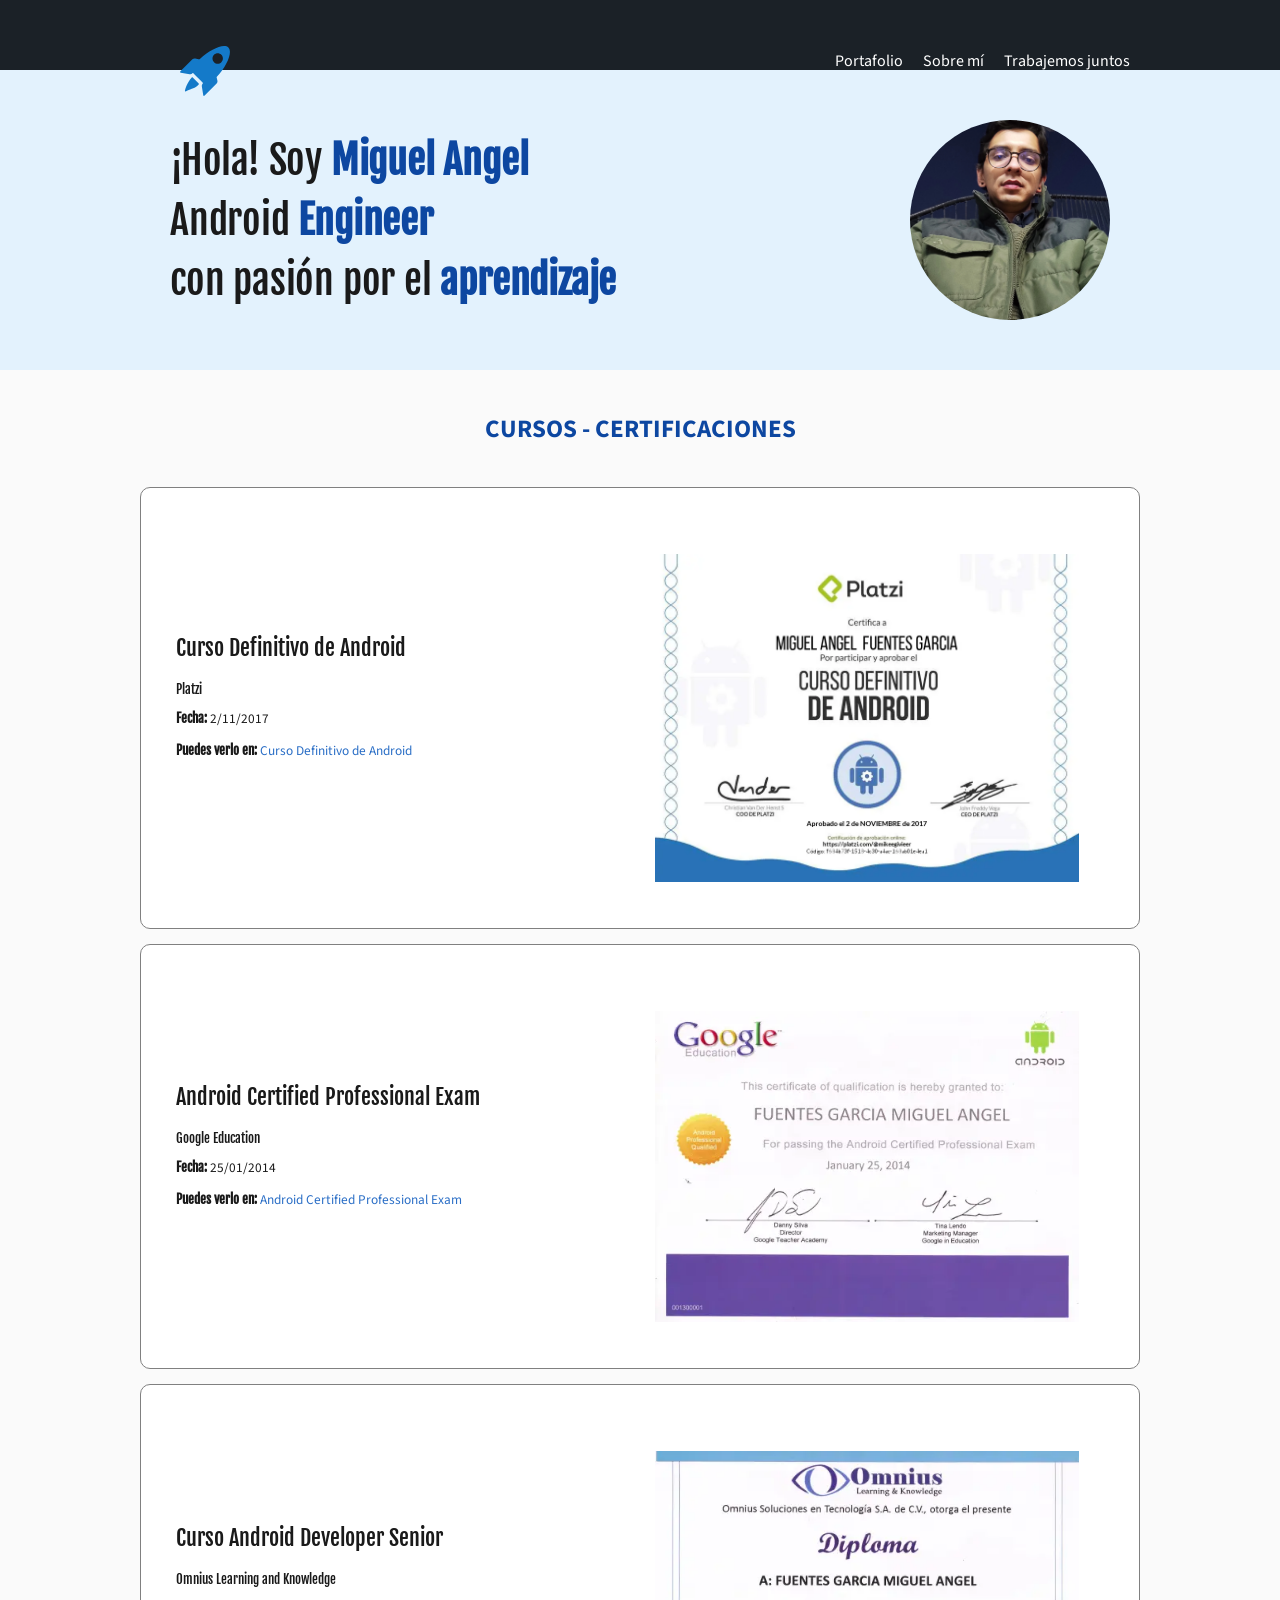
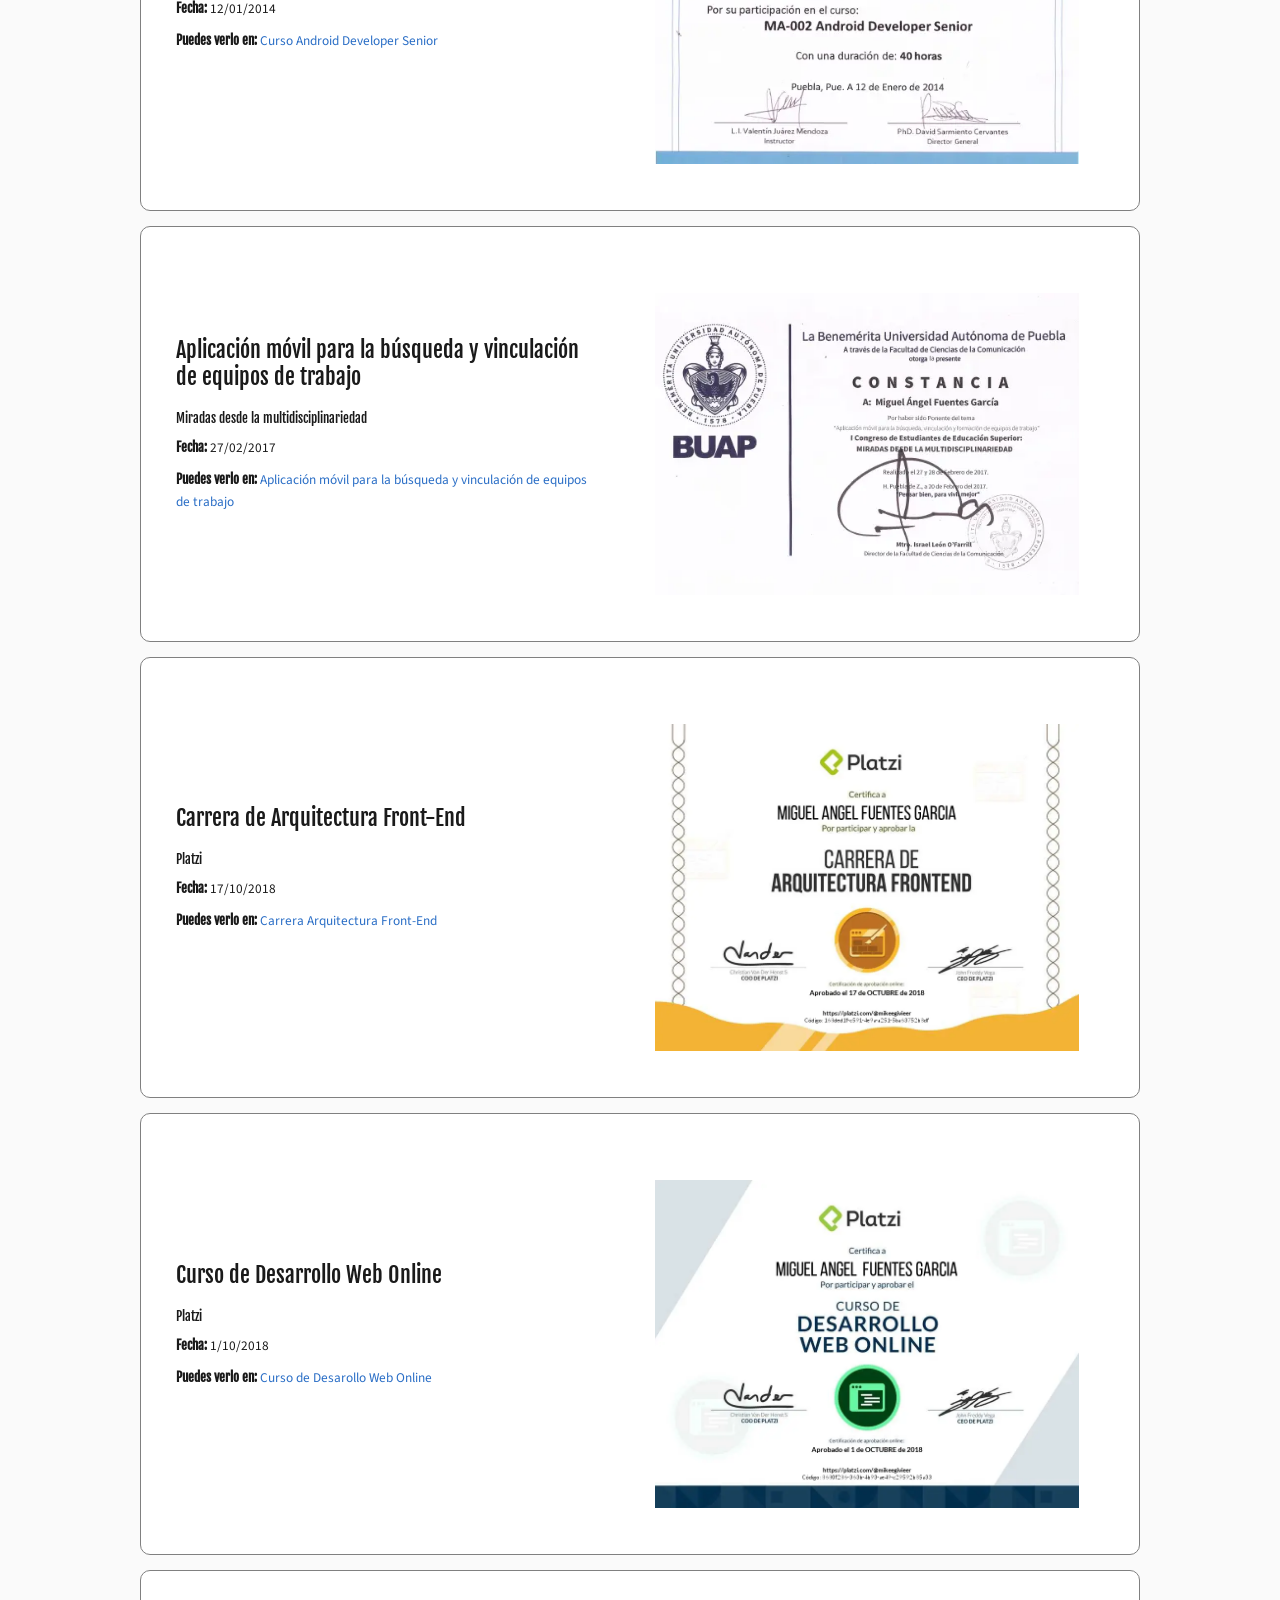
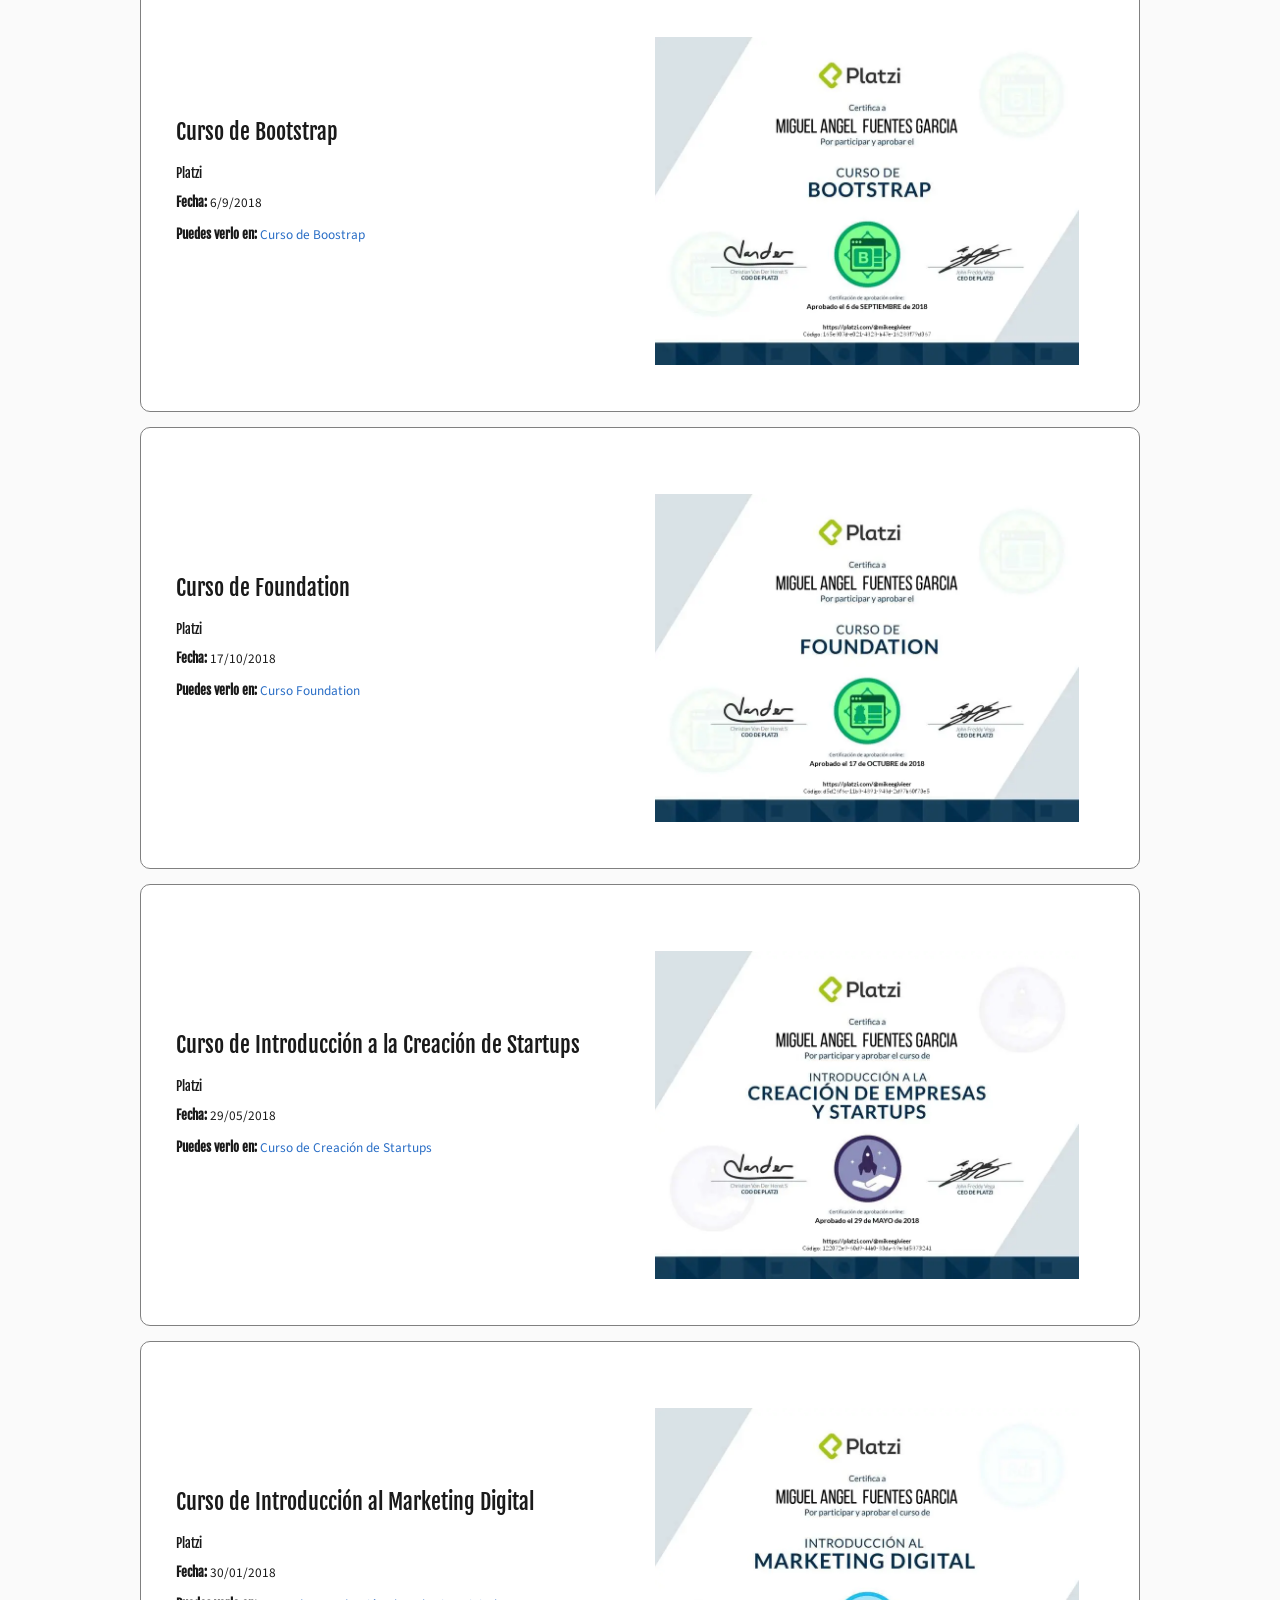
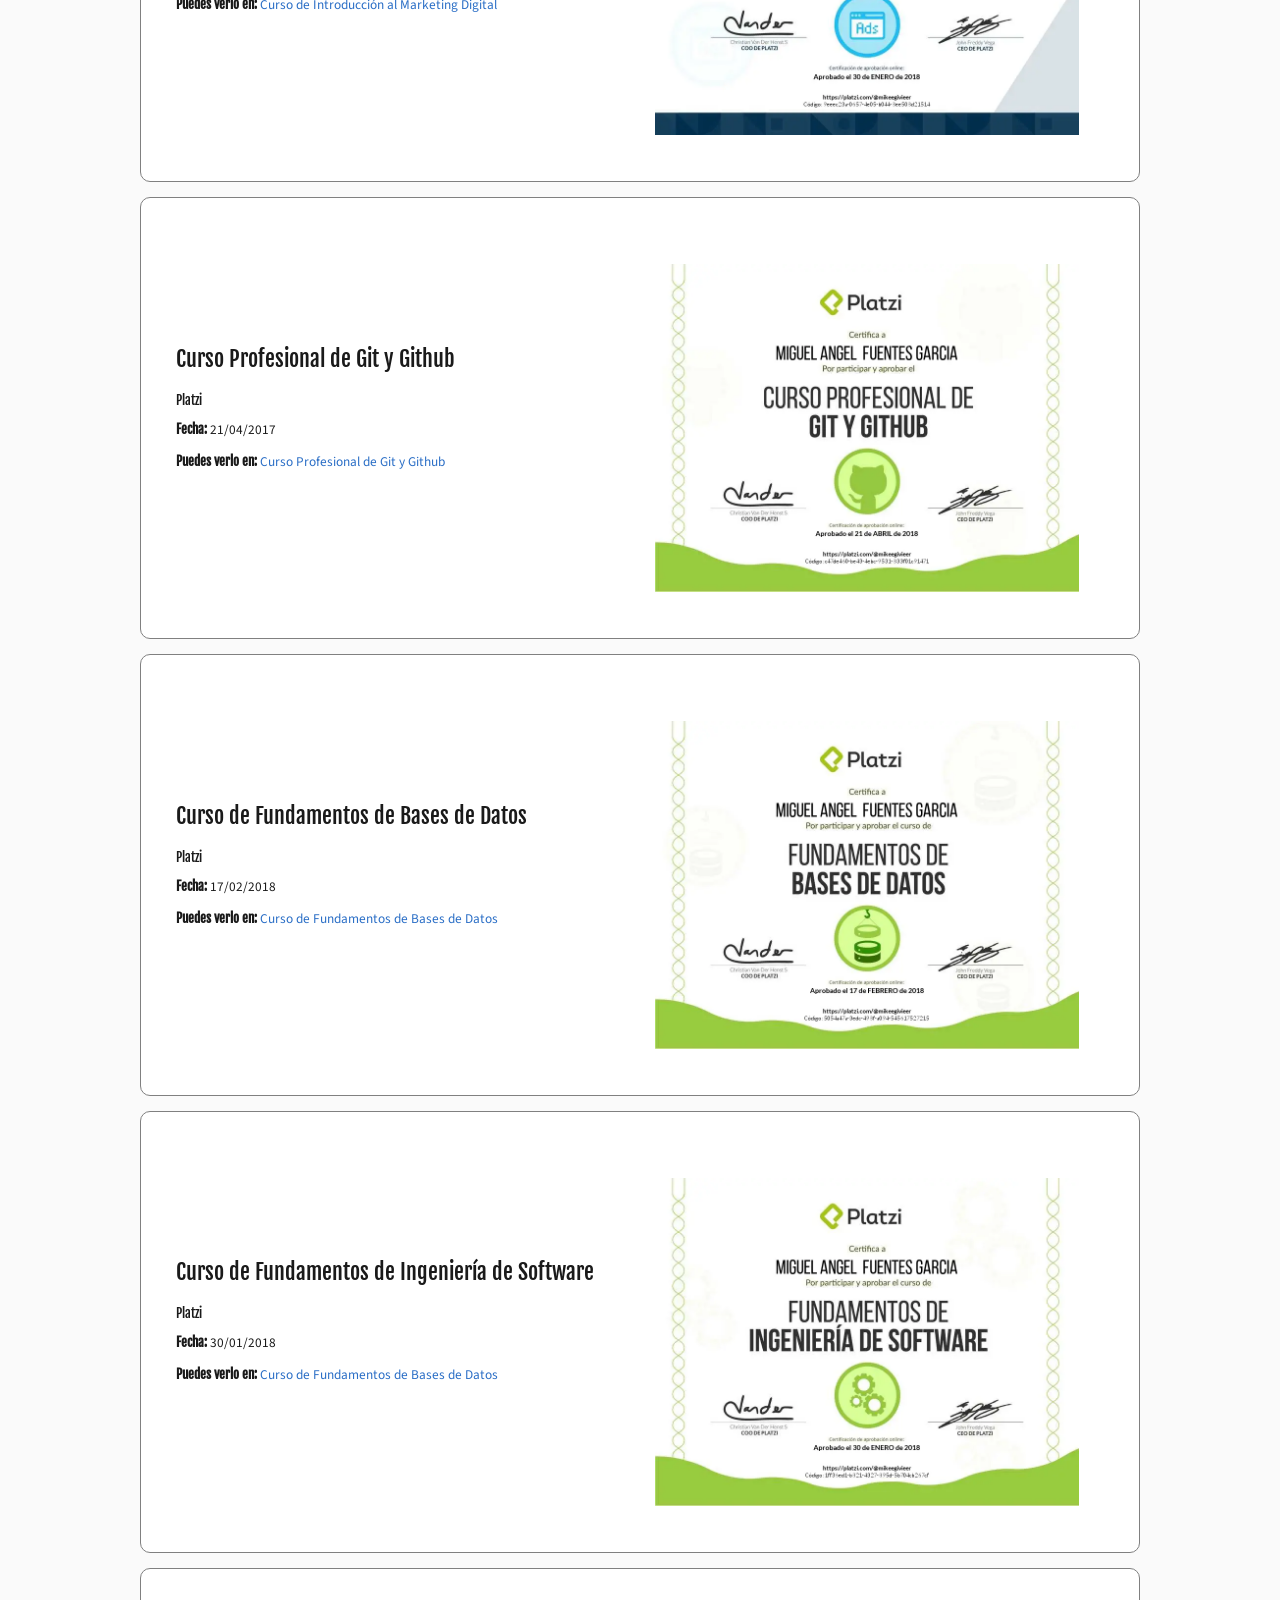
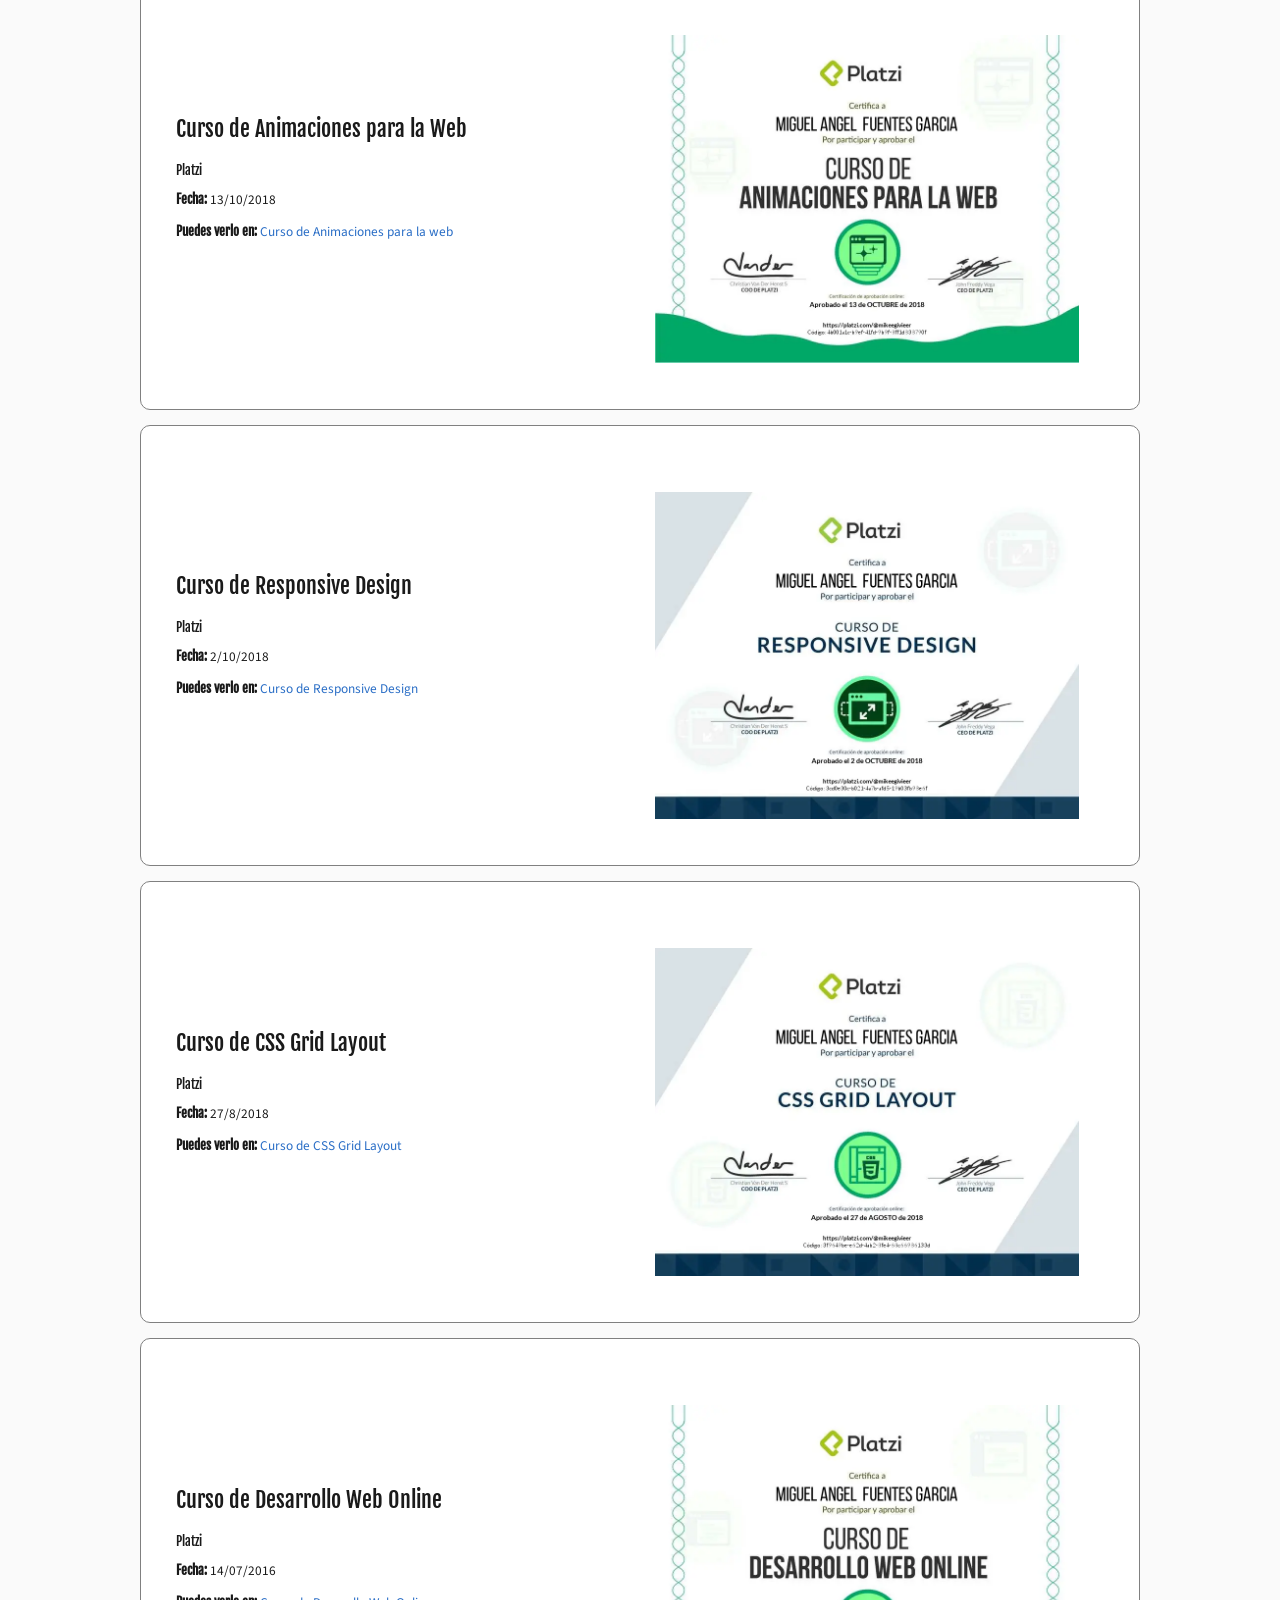
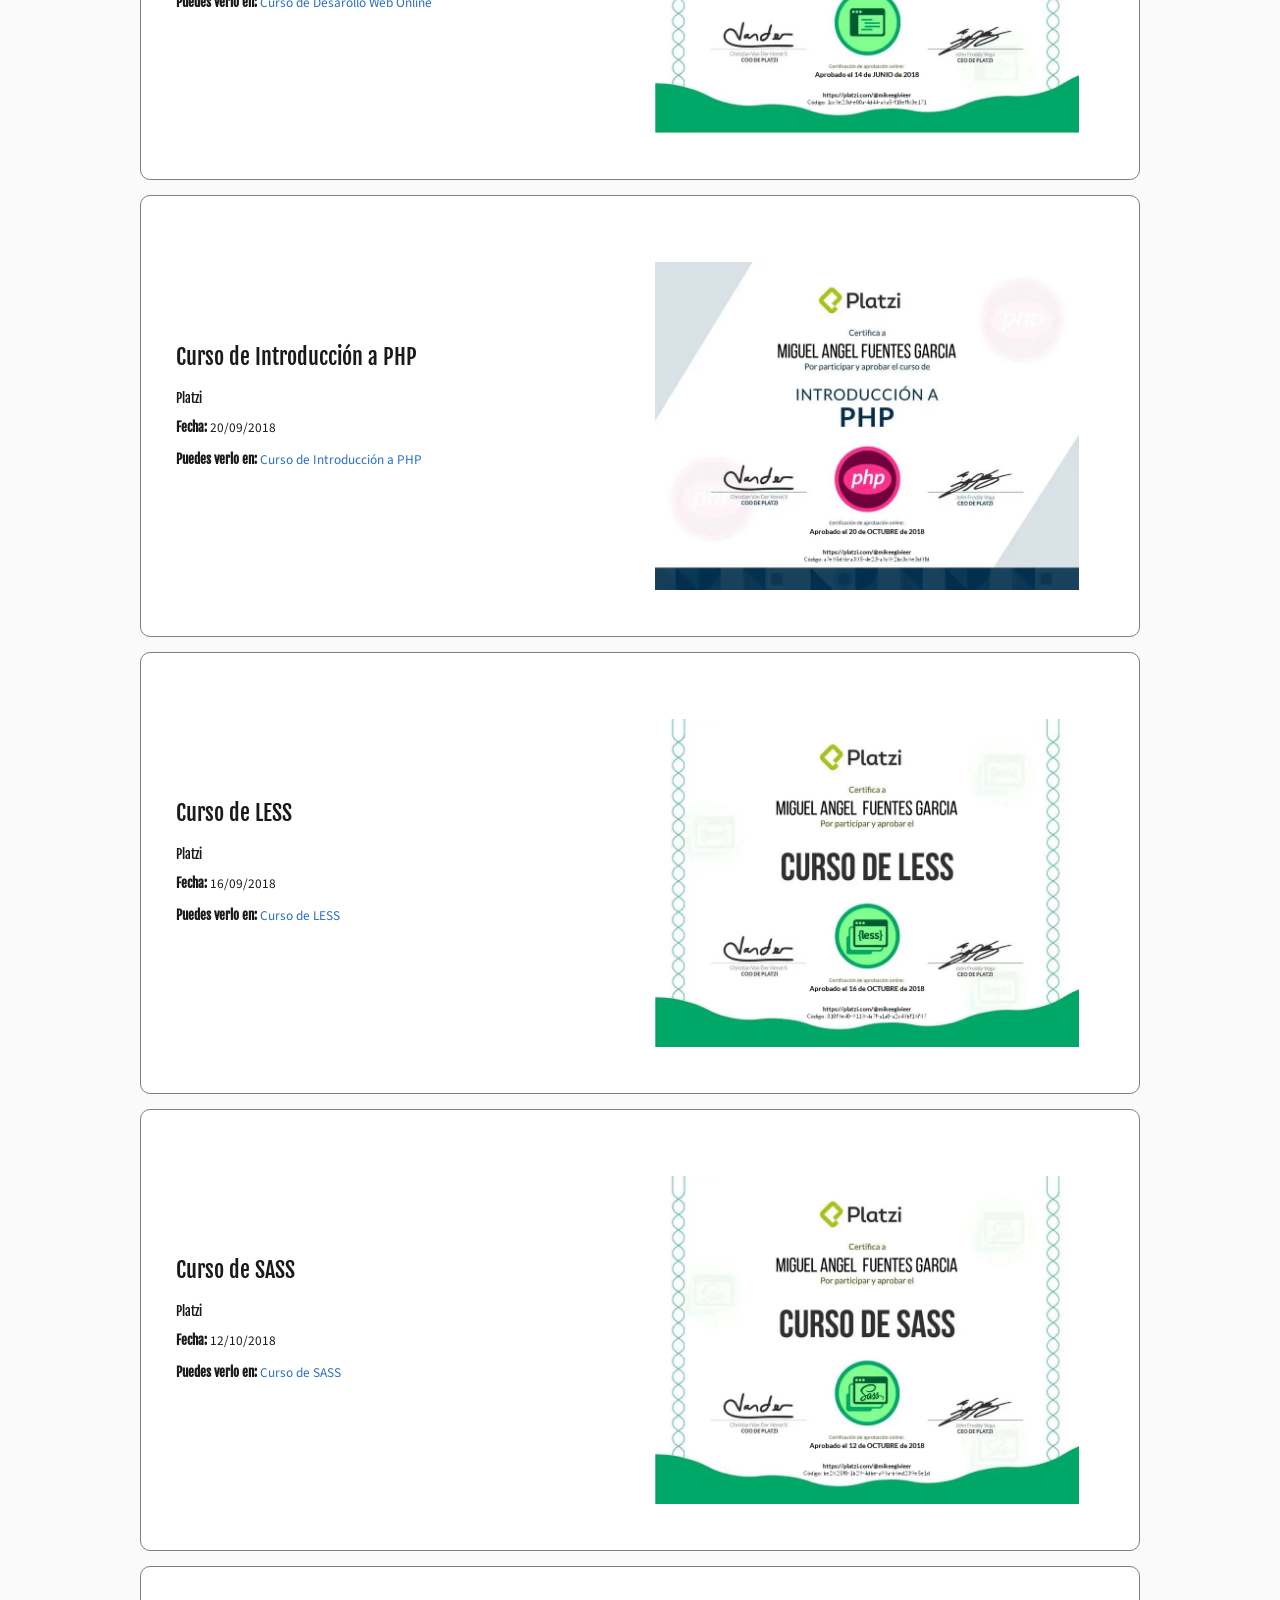
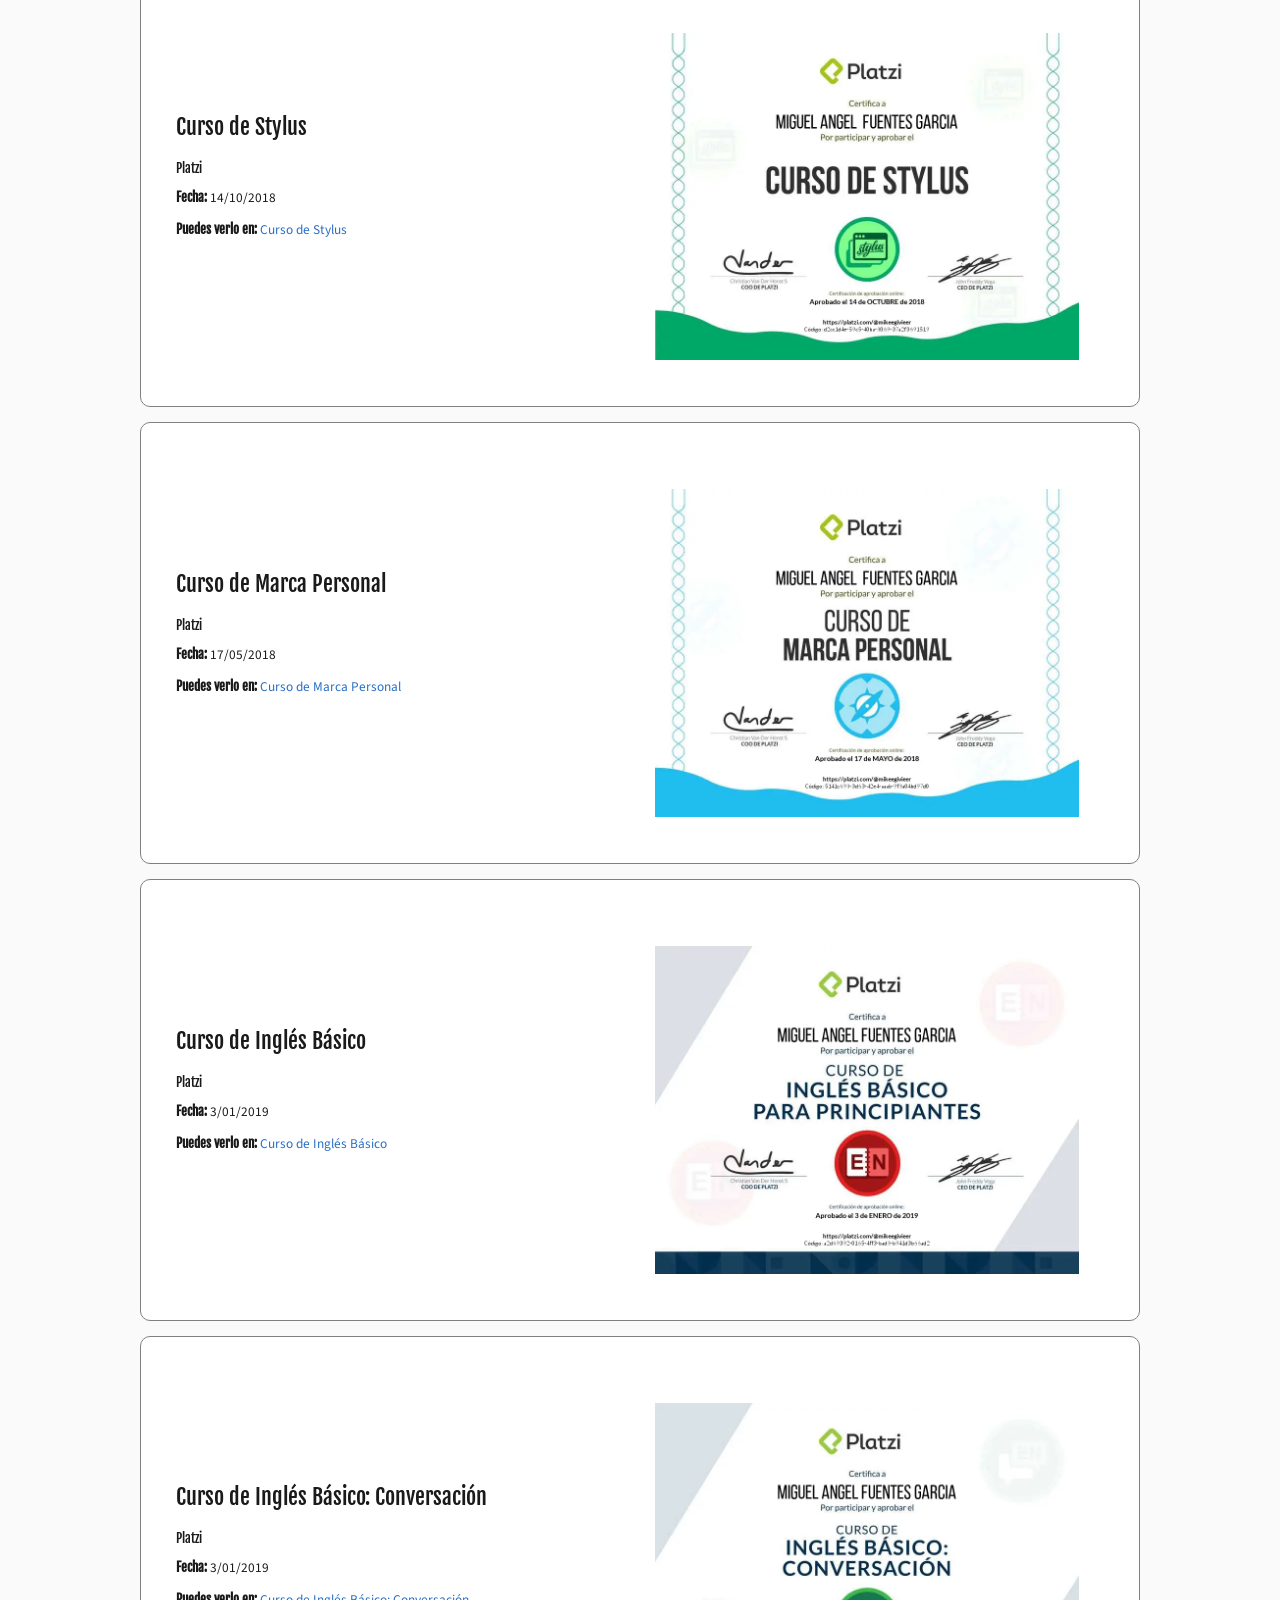
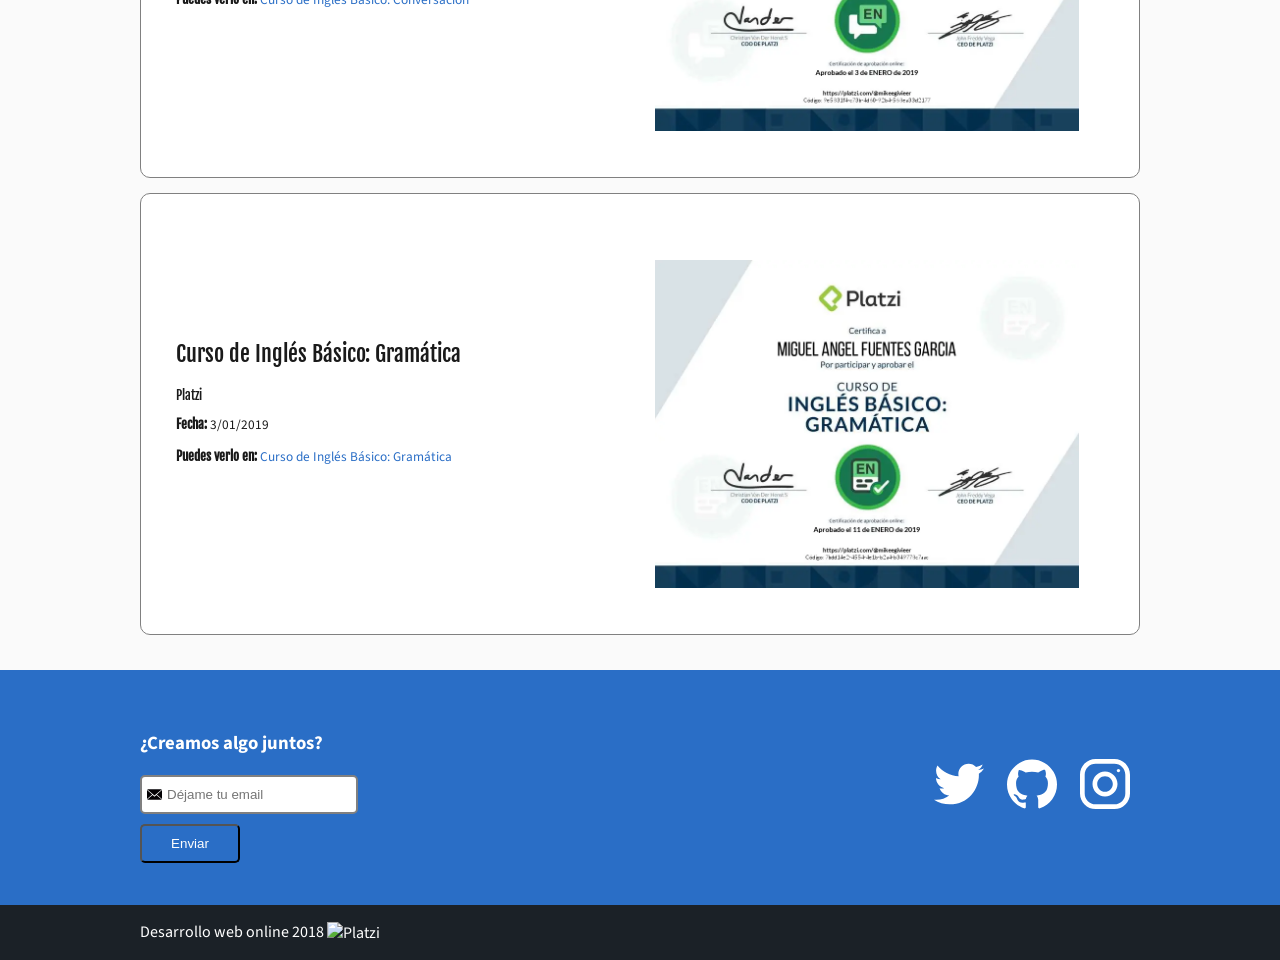
==== sobre-mi.html @ 7433ea6f "Primer commit" ====
<!DOCTYPE html>
<html lang="es">
    <head>
    <meta charset="UTF-8">
    <meta name="viewport" content="width=device-width, initial-scale=1.0">
    <meta http-equiv="X-UA-Compatible" content="ie=edge">   
     <title>Miguel Angel Fuentes</title>
     <link rel="icon" type="image/png" href="images/logo.svg">
     <link href="https://fonts.googleapis.com/css?family=Fjalla+One|Source+Sans+Pro" rel="stylesheet"> 
    <link rel="stylesheet" href="css/responsive.css" media="screen and (max-width: 768px)">
    <link rel="stylesheet" href="css/styles.css">
    </head>
    <body>

        <i class="icon-menu burger-button"id="burger-menu"></i>
       <header class="header">
           <div class="container">
               <figure class="logo">
                   <img src="images/logo.svg" height="50" alt="Logo de http://mikeegivieer.com" />
               </figure>
     
           <nav class="menu">
               <ol>
                   <li>
                       <a class="link" href="index.html#portafolio">Portafolio</a>
                   </li>
                   <li>
                       <a class="link" href="sobre-mi.html">Sobre mí</a>
                   </li>
                   <li>
                       <a class="link" href="index.html#contacto">Trabajemos juntos</a>
                    </li>
               </ol>
           </nav>
           </div>
       </header> 

       <section class="hero">
           <div class="container">
               <h1>
                   ¡Hola! Soy <strong> Miguel Angel</strong><br> Android<strong> Engineer</strong> <br> con pasión por el <strong> aprendizaje</strong>
               </h1>
            <img class="hero-image" src="images/m1.webp" width="200" height="200" alt="Imagen principal del sitio"> 

           </div>
       </section> 

       <section id="cursos" class="portfolio">
           <div class="container">
               <h2>Cursos - Certificaciones</h2>
               
              
                
         
             <article class="project">
                <div class="project-details">
                    <h3 class="project-title">Curso Definitivo de Android</h3>
                    <h5 class="project-course">Platzi</h6>
                    <p class="project-date"><small><strong> Fecha:</strong> 2/11/2017 </small></p>
                    <p class="project-url"><small><strong> Puedes verlo en:</strong><a target="_blank" href="https://platzi.com/@mikeegivieer/curso/1049-android/diploma/detalle/"> Curso Definitivo de Android</a></small></p>
                    <p class="project-description"> </p>
                 </div>
                    <figure class="project-imageContainer">
                        <img class="project-image" width="500" src="images/cursos/cursoDefinitivoAndroid.webp" alt="Curso Definitivo de Android">
                    </figure>
             </article>   
             
             <article class="project">
                <div class="project-details">
                    <h3 class="project-title">Android Certified Professional Exam</h3>
                    <h5 class="project-course">Google Education</h6>
                    <p class="project-date"><small><strong> Fecha:</strong> 25/01/2014 </small></p>
                    <p class="project-url"><small><strong> Puedes verlo en:</strong><a target="_blank" href="#"> Android Certified Professional Exam</a></small></p>
                    <p class="project-description"> </p>
                 </div>
                    <figure class="project-imageContainer">
                        <img class="project-image" width="500" src="images/cursos/certificacionGoogleAndroid.webp" alt="Android Certified Professional Exam">
                    </figure>
             </article>   
            
             
             <article class="project">
                <div class="project-details">
                    <h3 class="project-title">Curso Android Developer Senior</h3>
                    <h5 class="project-course">Omnius Learning and Knowledge</h6>
                    <p class="project-date"><small><strong> Fecha:</strong> 12/01/2014 </small></p>
                    <p class="project-url"><small><strong> Puedes verlo en:</strong><a target="_blank" href="#"> Curso Android Developer Senior</a></small></p>
                    <p class="project-description"> </p>
                 </div>
                    <figure class="project-imageContainer">
                        <img class="project-image" width="500" src="images/cursos/constanciaOmnius.webp" alt="Curso Android Developer Senior">
                    </figure>
             </article>   
             

             <article class="project">
                <div class="project-details">
                    <h3 class="project-title">Aplicación móvil para la búsqueda y vinculación de equipos de trabajo</h3>
                    <h5 class="project-course">Miradas desde la multidisciplinariedad</h6>
                    <p class="project-date"><small><strong> Fecha:</strong> 27/02/2017 </small></p>
                    <p class="project-url"><small><strong> Puedes verlo en:</strong><a target="_blank" href="#"> Aplicación móvil para la búsqueda y vinculación de equipos de trabajo</a></small></p>
                    <p class="project-description"> </p>
                 </div>
                    <figure class="project-imageContainer">
                        <img class="project-image" width="500" src="images/cursos/constanciaMyTeam.webp" alt="Aplicación móvil para la búsqueda y vinculación de equipos de trabajo">
                    </figure>
             </article>   
             
             <article class="project">
                <div class="project-details">
                    <h3 class="project-title">Carrera de Arquitectura Front-End</h3>
                    <h5 class="project-course">Platzi</h6>
                    <p class="project-date"><small><strong> Fecha:</strong> 17/10/2018 </small></p>
                    <p class="project-url"><small><strong> Puedes verlo en:</strong><a target="_blank" href="https://platzi.com/@mikeegivieer/carrera/42-arquitecto/diploma/detalle/"> Carrera Arquitectura Front-End</a></small></p>
                    <p class="project-description"> </p>
                 </div>
                    <figure class="project-imageContainer">
                        <img class="project-image" width="500" src="images/cursos/cursoCarreraFrontend.webp" alt="Carrera Arquitectura Front-End">
                    </figure>
             </article> 
    
    
             <article class="project">
                <div class="project-details">
                    <h3 class="project-title">Curso de Desarrollo Web Online</h3>
                    <h5 class="project-course">Platzi</h6>
                    <p class="project-date"><small><strong> Fecha:</strong> 1/10/2018 </small></p>
                    <p class="project-url"><small><strong> Puedes verlo en:</strong><a target="_blank" href="https://platzi.com/@mikeegivieer/curso/1350-html5-css3/diploma/detalle/"> Curso de Desarollo Web Online</a></small></p>
                    <p class="project-description"></p>
                 </div>
                    <figure class="project-imageContainer">
                        <img class="project-image" width="500" src="images/cursos/cursoDesarrolloWeb2.webp" alt="Carrera de Desarollo Web Online">
                    </figure>
             </article>  
             
             <article class="project">
                <div class="project-details">
                    <h3 class="project-title">Curso de Bootstrap</h3>
                    <h5 class="project-course">Platzi</h6>
                    <p class="project-date"><small><strong> Fecha:</strong> 6/9/2018 </small></p>
                    <p class="project-url"><small><strong> Puedes verlo en:</strong><a target="_blank" href="https://platzi.com/@mikeegivieer/curso/1331-bootstrap/diploma/detalle/"> Curso de Boostrap</a></small></p>
                    <p class="project-description"></p>
                 </div>
                    <figure class="project-imageContainer">
                        <img class="project-image" width="500" src="images/cursos/cursoBootstrap.webp" alt="Curso Boostrap">
                    </figure>
             </article>


             <article class="project">
                <div class="project-details">
                    <h3 class="project-title">Curso de Foundation</h3>
                    <h5 class="project-course">Platzi</h6>
                    <p class="project-date"><small><strong> Fecha:</strong> 17/10/2018 </small></p>
                    <p class="project-url"><small><strong> Puedes verlo en:</strong><a target="_blank" href="https://platzi.com/@mikeegivieer/curso/1332-foundation/diploma/detalle/"> Curso Foundation</a></small></p>
                    <p class="project-description"></p>
                 </div>
                    <figure class="project-imageContainer">
                        <img class="project-image" width="500" src="images/cursos/cursoFoundation.webp" alt="Curso Foundation">
                    </figure>
             </article>





             <article class="project">
                <div class="project-details">
                    <h3 class="project-title">Curso de Introducción a la Creación de Startups</h3>
                    <h5 class="project-course">Platzi</h6>
                    <p class="project-date"><small><strong> Fecha:</strong> 29/05/2018 </small></p>
                    <p class="project-url"><small><strong> Puedes verlo en:</strong><a target="_blank" href="https://platzi.com/@mikeegivieer/curso/1186-creacion-de-empresas/diploma/detalle/"> Curso de Creación de Startups</a></small></p>
                    <p class="project-description"> </p>
                 </div>
                    <figure class="project-imageContainer">
                        <img class="project-image" width="500" src="images/cursos/cursoIntroduccionCreacionStartups.webp" alt="Curso de Creación de Startups">
                    </figure>
             </article>   

             <article class="project">
                <div class="project-details">
                    <h3 class="project-title">Curso de Introducción al Marketing Digital</h3>
                    <h5 class="project-course">Platzi</h6>
                    <p class="project-date"><small><strong> Fecha:</strong> 30/01/2018 </small></p>
                    <p class="project-url"><small><strong> Puedes verlo en:</strong><a target="_blank" href="https://platzi.com/@mikeegivieer/curso/1108-introduccion-marketing-2017/diploma/detalle/"> Curso de Introducción al Marketing Digital</a></small></p>
                    <p class="project-description"> </p>
                 </div>
                    <figure class="project-imageContainer">
                        <img class="project-image" width="500" src="images/cursos/cursoIntroduccionMarketingDigital.webp" alt="Curso de Introducción al Marketing Digital">
                    </figure>
             </article>   
             
             <article class="project">
                <div class="project-details">
                    <h3 class="project-title">Curso Profesional de Git y Github</h3>
                    <h5 class="project-course">Platzi</h6>
                    <p class="project-date"><small><strong> Fecha:</strong> 21/04/2017 </small></p>
                    <p class="project-url"><small><strong> Puedes verlo en:</strong><a target="_blank" href="https://platzi.com/@mikeegivieer/curso/1170-git-github/diploma/detalle/"> Curso Profesional de Git y Github</a></small></p>
                    <p class="project-description"> </p>
                 </div>
                    <figure class="project-imageContainer">
                        <img class="project-image" width="500" src="images/cursos/cursoGitGithub.webp" alt="Curso Profesional de Git y Github">
                    </figure>
             </article>      
         
             <article class="project">
                <div class="project-details">
                    <h3 class="project-title">Curso de Fundamentos de Bases de Datos</h3>
                    <h5 class="project-course">Platzi</h6>
                    <p class="project-date"><small><strong> Fecha:</strong> 17/02/2018 </small></p>
                    <p class="project-url"><small><strong> Puedes verlo en:</strong><a target="_blank" href="https://platzi.com/@mikeegivieer/curso/1183-bd/diploma/detalle/"> Curso de Fundamentos de Bases de Datos</a></small></p>
                    <p class="project-description"> </p>
                 </div>
                    <figure class="project-imageContainer">
                        <img class="project-image" width="500" src="images/cursos/cursoFundamentosBasesDatos.webp" alt="Curso de Fundamentos de Bases de Datos">
                    </figure>
             </article>
             
             <article class="project">
                <div class="project-details">
                    <h3 class="project-title">Curso de Fundamentos de Ingeniería de Software</h3>
                    <h5 class="project-course">Platzi</h6>
                    <p class="project-date"><small><strong> Fecha:</strong> 30/01/2018 </small></p>
                    <p class="project-url"><small><strong> Puedes verlo en:</strong><a target="_blank" href="https://platzi.com/@mikeegivieer/curso/1098-ingenieria/diploma/detalle/"> Curso de Fundamentos de Bases de Datos</a></small></p>
                    <p class="project-description"> </p>
                 </div>
                    <figure class="project-imageContainer">
                        <img class="project-image" width="500" src="images/cursos/cursoFundamentosIngenieriaSoftware.webp" alt="Curso de Fundamentos de Ingeniería de Software">
                    </figure>
             </article>
         
                 
                     
             
             <article class="project">
                <div class="project-details">
                    <h3 class="project-title">Curso de Animaciones para la Web</h3>
                    <h5 class="project-course">Platzi</h6>
                    <p class="project-date"><small><strong> Fecha:</strong> 13/10/2018 </small></p>
                    <p class="project-url"><small><strong> Puedes verlo en:</strong><a target="_blank" href="https://platzi.com/@mikeegivieer/curso/1103-animaciones-web/diploma/detalle/"> Curso de Animaciones para la web</a></small></p>
                    <p class="project-description"></p>
                 </div>
                    <figure class="project-imageContainer">
                        <img class="project-image" width="500" src="images/cursos/cursoAnimacionesWeb.webp" alt="Curso de Animaciones para la web">
                    </figure>
             </article>             
             
             

             <article class="project">
                <div class="project-details">
                    <h3 class="project-title">Curso de Responsive Design</h3>
                    <h5 class="project-course">Platzi</h6>
                    <p class="project-date"><small><strong> Fecha:</strong> 2/10/2018 </small></p>
                    <p class="project-url"><small><strong> Puedes verlo en:</strong><a target="_blank" href="https://platzi.com/@mikeegivieer/curso/1362-responsive-design/diploma/detalle/"> Curso de Responsive Design</a></small></p>
                    <p class="project-description"></p>
                 </div>
                    <figure class="project-imageContainer">
                        <img class="project-image" width="500" src="images/cursos/cursoResponsiveDesign2.webp" alt="Carrera de Responsive Design">
                    </figure>
             </article>     

             <article class="project">
                <div class="project-details">
                    <h3 class="project-title">Curso de CSS Grid Layout</h3>
                    <h5 class="project-course">Platzi</h6>
                    <p class="project-date"><small><strong> Fecha:</strong> 27/8/2018 </small></p>
                    <p class="project-url"><small><strong> Puedes verlo en:</strong><a target="_blank" href="https://platzi.com/@mikeegivieer/curso/1229-css-grid-layout/diploma/detalle/"> Curso de CSS Grid Layout</a></small></p>
                    <p class="project-description"></p>
                 </div>
                    <figure class="project-imageContainer">
                        <img class="project-image" width="500" src="images/cursos/cursoCssGrid.webp" alt="Curso CSS Grid Layout">
                    </figure>
             </article>


                


                    
             <article class="project">
                <div class="project-details">
                    <h3 class="project-title">Curso de Desarrollo Web Online</h3>
                    <h5 class="project-course">Platzi</h6>
                    <p class="project-date"><small><strong> Fecha:</strong> 14/07/2016 </small></p>
                    <p class="project-url"><small><strong> Puedes verlo en:</strong><a target="_blank" href="https://platzi.com/@mikeegivieer/curso/1034-html5-css3-2016/diploma/detalle/"> Curso de Desarollo Web Online</a></small></p>
                    <p class="project-description"></p>
                 </div>
                    <figure class="project-imageContainer">
                        <img class="project-image" width="500" src="images/cursos/cursoDesarrolloWeb.webp" alt="Carrera de Desarollo Web Online">
                    </figure>
             </article>     
             
             
          
             <article class="project">
                <div class="project-details">
                    <h3 class="project-title">Curso de Introducción a PHP</h3>
                    <h5 class="project-course">Platzi</h6>
                    <p class="project-date"><small><strong> Fecha:</strong> 20/09/2018 </small></p>
                    <p class="project-url"><small><strong> Puedes verlo en:</strong><a target="_blank" href="https://platzi.com/@mikeegivieer/curso/1338-php/diploma/detalle/"> Curso de Introducción a PHP</a></small></p>
                    <p class="project-description"></p>
                 </div>
                    <figure class="project-imageContainer">
                        <img class="project-image" width="500" src="images/cursos/cursoIntroduccionPhp2.webp" alt="Carrera de Introducción a PHP">
                    </figure>
             </article>
             
             <article class="project">
                <div class="project-details">
                    <h3 class="project-title">Curso de LESS</h3>
                    <h5 class="project-course">Platzi</h6>
                    <p class="project-date"><small><strong> Fecha:</strong> 16/09/2018 </small></p>
                    <p class="project-url"><small><strong> Puedes verlo en:</strong><a target="_blank" href="https://platzi.com/@mikeegivieer/curso/1246-less/diploma/detalle/"> Curso de LESS</a></small></p>
                    <p class="project-description"></p>
                 </div>
                    <figure class="project-imageContainer">
                        <img class="project-image" width="500" src="images/cursos/cursoLess.webp" alt="Carrera de LESS">
                    </figure>
             </article>
             
             <article class="project">
                <div class="project-details">
                    <h3 class="project-title">Curso de SASS</h3>
                    <h5 class="project-course">Platzi</h6>
                    <p class="project-date"><small><strong> Fecha:</strong> 12/10/2018 </small></p>
                    <p class="project-url"><small><strong> Puedes verlo en:</strong><a target="_blank" href="https://platzi.com/@mikeegivieer/curso/1244-sass/diploma/detalle/"> Curso de SASS</a></small></p>
                    <p class="project-description"></p>
                 </div>
                    <figure class="project-imageContainer">
                        <img class="project-image" width="500" src="images/cursos/cursoSass.webp" alt="Carrera de SASS">
                    </figure>
             </article>   
             
             <article class="project">
                <div class="project-details">
                    <h3 class="project-title">Curso de Stylus</h3>
                    <h5 class="project-course">Platzi</h6>
                    <p class="project-date"><small><strong> Fecha:</strong> 14/10/2018 </small></p>
                    <p class="project-url"><small><strong> Puedes verlo en:</strong><a target="_blank" href="https://platzi.com/@mikeegivieer/curso/1245-stylus/diploma/detalle/"> Curso de Stylus</a></small></p>
                    <p class="project-description"></p>
                 </div>
                    <figure class="project-imageContainer">
                        <img class="project-image" width="500" src="images/cursos/cursoStylus.webp" alt="Carrera de Stylus">
                    </figure>
             </article>   
          
             <article class="project">
                <div class="project-details">
                    <h3 class="project-title">Curso de Marca Personal</h3>
                    <h5 class="project-course">Platzi</h6>
                    <p class="project-date"><small><strong> Fecha:</strong> 17/05/2018 </small></p>
                    <p class="project-url"><small><strong> Puedes verlo en:</strong><a target="_blank" href="https://platzi.com/@mikeegivieer/curso/1220-marca-personal/diploma/detalle/"> Curso de Marca Personal</a></small></p>
                    <p class="project-description"></p>
                 </div>
                    <figure class="project-imageContainer">
                        <img class="project-image" width="500" src="images/cursos/cursoMarcaPersonal.webp" alt="Carrera de Marca Personal">
                    </figure>
             </article>     
          
                       
                       
             <article class="project">
                <div class="project-details">
                    <h3 class="project-title">Curso de Inglés Básico</h3>
                    <h5 class="project-course">Platzi</h6>
                    <p class="project-date"><small><strong> Fecha:</strong> 3/01/2019 </small></p>
                    <p class="project-url"><small><strong> Puedes verlo en:</strong><a target="_blank" href="https://platzi.com/@mikeegivieer/curso/1358-ingles-basico/diploma/detalle/"> Curso de Inglés Básico</a></small></p>
                    <p class="project-description"></p>
                 </div>
                    <figure class="project-imageContainer">
                        <img class="project-image" width="500" src="images/cursos/cursoInglesBasico.webp" alt="Carrera de Inglés Básico">
                    </figure>
             </article>             
             
             <article class="project">
                <div class="project-details">
                    <h3 class="project-title">Curso de Inglés Básico: Conversación</h3>
                    <h5 class="project-course">Platzi</h6>
                    <p class="project-date"><small><strong> Fecha:</strong> 3/01/2019 </small></p>
                    <p class="project-url"><small><strong> Puedes verlo en:</strong><a target="_blank" href="https://platzi.com/@mikeegivieer/curso/1371-ingles-conversacion/diploma/detalle/"> Curso de Inglés Básico: Conversación</a></small></p>
                    <p class="project-description"></p>
                 </div>
                    <figure class="project-imageContainer">
                        <img class="project-image" width="500" src="images/cursos/cursoInglesBasicoConversacion.webp" alt="Carrera de Inglés Básico Conversación">
                    </figure>
             </article>             
             
             <article class="project">
                <div class="project-details">
                    <h3 class="project-title">Curso de Inglés Básico: Gramática</h3>
                    <h5 class="project-course">Platzi</h6>
                    <p class="project-date"><small><strong> Fecha:</strong> 3/01/2019 </small></p>
                    <p class="project-url"><small><strong> Puedes verlo en:</strong><a target="_blank" href="https://platzi.com/@mikeegivieer/curso/1370-ingles-gramatica/diploma/detalle/"> Curso de Inglés Básico: Gramática</a></small></p>
                    <p class="project-description"></p>
                 </div>
                    <figure class="project-imageContainer">
                        <img class="project-image" width="500" src="images/cursos/cursoInglesBasicoGramatica.webp" alt="Carrera de Inglés Básico Gramática">
                    </figure>
             </article>             
             


           </section>
           </div>

        <!-- <video class="html-video" src="video/video.mp4" width="1280" height="720" controls></video> -->


<!-- 
        <div class="container">      
            <h2 class="event-list-tittle">Más sobre mi experiencia</h2>
        </div>   
       
       <section id="eventos"class="event-list">
           <div class="container">

               <article class="event">
                 <figure class="event-imageContainer">
                     <img class="event-image" src="images/platzi-conf.jpg" width="500" alt=""/>
                 </figure>
                 <div class="event-detail">
                     <h3 class="event-title">PlatziConf México 2018</h3>
                     <p class="event-description">El evento más grande sobre gente que quiere aprender más de internet. En este evento te comparto cómo tener una vida de constante aprendizaje.</p>
                     <a class="event-url" href="#">Ver Plática</a>
                 </div>
                </article>
                <article class="event">
                        <figure class="event-imageContainer"> -->
                            <!-- <video class="html-video" src="video/video.mp4" width="1280" height="720" controls></video> -->
                            <!-- <img class="event-image" src="images/platzi-conf.jpg" width="500" alt=""/>
                        </figure>
                        <div class="event-detail">
                            <h3 class="event-title">PlatziConf México 2018</h3>
                            <p class="event-description">El evento más grande sobre gente que quiere aprender más de internet. En este evento te comparto cómo tener una vida de constante aprendizaje.</p>
                            <a class="event-url" href="#">Ver Plática</a>
                        </div>
                </article>
                <article class="event">
                        <figure class="event-imageContainer">
                            <img class="event-image" src="images/platzi-conf.jpg" width="500" alt=""/>
                        </figure>
                        <div class="event-detail">
                            <h3 class="event-title">PlatziConf México 2018</h3>
                            <p class="event-description">El evento más grande sobre gente que quiere aprender más de internet. En este evento te comparto cómo tener una vida de constante aprendizaje.</p>
                            <a class="event-url" href="#">Ver Plática</a>
                        </div>
                </article>
                <article class="event">
                        <figure class="event-imageContainer">
                            <img class="event-image" src="images/platzi-conf.jpg" width="500" alt=""/>
                        </figure>
                        <div class="event-detail">
                            <h3 class="event-title">PlatziConf México 2018</h3>
                            <p class="event-description">El evento más grande sobre gente que quiere aprender más de internet. En este evento te comparto cómo tener una vida de constante aprendizaje.</p>
                            <a class="event-url" href="#">Ver Plática</a>
                        </div>
                </article>
           </div>
       </section> -->
       
       <section id="contacto" class="contact">
           <div class="container">
               <form action="/suscripcion/" class="form-email">
               <h3><strong>  ¿Creamos algo juntos? </strong></h3>
               <input type="text" placeholder="Déjame tu email">
               <button>Enviar</button>
               </form>
               <div class="social">
                   <a href="https://twitter.com/mikeegivieer" class="social-link twitter" target="_blank"></a>
                   <!-- <a href="#" class="social-link facebook"></a> -->
                   <a href="https://github.com/mikeegivieer" class="social-link github" target="_blank"></a>
                   <a href="https://www.instagram.com/mikeegiveer/" class="social-link instagram" target="_blank"></a>
               </div>
           </div>
       </section>
       <footer class="footer">
           <div class="container">
               <div>
                   <p>Desarrollo web online 2018 <img src="images/platzi-logo.png" width="80" alt="Platzi"> </p>
               </div>
               <!-- <div>
                   <p>Designed width <\3 by <a href="">@thespianartist</a> </p>
               </div> -->
           </div>
       </footer> 
             <script src="js/nav.min.js"></script>
       
    </body>
</html>
---- css/styles.css ----
@font-face {
    font-family: 'icomoon';
    src:  url('../fonts/icomoon.eot?166b67');
    src:  url('../fonts/icomoon.eot?166b67#iefix') format('embedded-opentype'),
      url('../fonts/icomoon.ttf?166b67') format('truetype'),
      url('../fonts/icomoon.woff?166b67') format('woff'),
      url('../fonts/icomoon.svg?166b67#icomoon') format('svg');
    font-weight: normal;
    font-style: normal;
  }
  
  [class^="icon-"], [class*=" icon-"] {
    /* use !important to prevent issues with browser extensions that change fonts */
    font-family: 'icomoon' !important;
    speak: none;
    font-style: normal;
    font-weight: normal;
    font-variant: normal;
    text-transform: none;
    line-height: 1;
  
    /* Better Font Rendering =========== */
    -webkit-font-smoothing: antialiased;
    -moz-osx-font-smoothing: grayscale;
  }
  
  .icon-menu:before {
    content: "\e900";
  }
  


body{
    font-family: 'Source Sans Pro', sans-serif;
    margin: 0;
    background: #f5f5f5;
    color: #1a1a1a;
}

h1,
h2,
h3,
h4,
h5,
h6{
    font-family: 'Fjalla One', sans-serif;
    font-weight: normal;
}

h1{
    font-size: 40px;
    line-height: 1.5em;
    letter-spacing: -.2px;
    color: #1a1a1a;
    margin: 30px;
}
h1 strong{
    color: #0d47a1;
}
h2{
    color: #0d47a1;
    text-transform: uppercase;
    font-family: 'Source Sans Pro', sans-serif;
    font-weight: bold;
    font-size: 25px;
    margin-bottom: 40px;
    text-align: center;
}
/* Contraste mejorado */
.hero{
    height: 300px;
    background-color: #e3f2fd;
    display: flex;
    align-items: center;
    justify-content: space-between;
    flex-wrap: wrap;
}
.hero-image{
    object-fit: cover;
    border-radius: 50% 50%;
    margin: 20px 30px;
    
    
}
.portfolio{
    background: #fafafa;
    padding: 20px;

}
.project{
    border: 1px solid gray;
    border-radius: 10px;
    margin-bottom: 15px;
    padding: 20px;
    background: white;
    display: flex;
    align-items: center;
    justify-content: space-between;
    flex-wrap: nowrap;


}
.project-course, 
.project-date,
.project-url {
    margin: 10px 0;
}
.project-url a{
    color: #2a6ec6;
}
.project-url a:link{
    text-decoration: none;
}
/* Corregido error de tipografía: .projet-description a .project-description */
.project-description{
    font-size: 20px;
}
.project strong{
    font-family: 'Fjalla One', sans-serif;
}
.project-title{
    font-size: 22px;
    margin-top: 0;
    margin-bottom: 20px;
}


.project-details{
 width: 50%;  
 /* margin-right: 15px; */
 padding: 15px;
}
.project-imageContainer{
    width: 50%;
}
.project-imageContainer img{
    max-width: 100%;
}
.header{
    background-color: #1b2127;
    color: white;
    display: flex;
    height: 70px;
    align-items: center;
    justify-content: space-between;
    flex-wrap: wrap;
}
ol,
ul{
    margin: 0;
    padding: 0;
    list-style: none;
}
figure{
   
    margin-bottom: 0;
}


figure img{
    margin-top: 30px;
    margin-bottom: 20px;
}

.menu{
    height: inherit;
}
.header ol{
    display: flex;
    height: inherit;
}
.header ol li{
    height: inherit;
}
.header a{
    color: white;
    text-decoration: none;
    display: flex;
    align-items: center;
    height: inherit;
    padding: 0 10px;
}
.footer{
    color: white;
    background-color: #1b2127;
    display: flex;
    align-items: center;
    justify-content: space-between;
    flex-wrap: wrap;
}
.footer img{
    vertical-align: middle;
}

.footer a{
    color: white;
}

.event-list{
    display: flex;
    flex-wrap: wrap;
}
.event-list-tittle{
    margin-left: 20px;
}
.event{
    margin: 1%;
    width: 48%;
    border-radius: 10px;
    overflow: hidden;
    flex-shrink: 0;
    background: #f4fbff;
}

.event img{
    width: 480px;
    height: 200px;
    object-fit: cover;
}

.event-detail{
    margin: 20px;
    margin-top: -40px;
    background-color: white;
    position: relative;
    padding: 20px;
    text-align: center;
}
.event-description{
    text-align: left;
}
.event-url{
    border: 1px solid;
    padding: 5px 20px;
    text-decoration: none;
    color: #026fff;
    border-radius: 5px;

}
.contact{
    background: #2a6ec6;
    color: white;
    height: 185px;
    display: flex;
    align-items: center;
    justify-content: space-between;
    padding: 25px;
    flex-wrap: wrap;
}

.social{

}

.social-link {
    display: inline-block;
    width: 50px;
    height: 50px;
    margin: 0 10px;
    background-size: 50px 50px;
}

.social-link.twitter {
    background-image: url('../images/twitter.svg');
}

.social-link.facebook {
    background-image: url('../images/facebook.svg');
}

.social-link.github {
    background-image: url('../images/github.svg');
}

.social-link.linkedin {
    background-image: url('../images/linkedin.png');
}

.social-link.instagram {
    background-image: url('../images/instagram.svg');
}
.form-email input{
   border-color: gray;
   border-style: solid;
   border-radius: 5px;
   padding: 10px 20px 10px 25px;
   background-image: url('../images/envelope.svg'); 
   background-size: 15px 15px;
   background-repeat: no-repeat;
   background-position-y: center;
   background-position-x: 5px;
   margin-bottom: 10px;
}

.form-email button{
    display: block;

    background: transparent;
    color: white;
    padding: 10px 0;
    width: 100px;
    border-radius: 5px;
}

.form-email h3{
    font-family: 'Source Sans Pro', sans-serif;
}

.container{
    max-width: 1000px;
    margin: 0 auto;
    display: inherit;
    justify-content: inherit;
    align-items: inherit;
    height: inherit;
    flex-wrap: inherit;
    width: 100%;
    flex: 1;
}

.burger-button{
    width: 50px;
    height: 50px;
    border-radius: 50%;
    background-color: rgba(0,0,0,.8);
    display: none;
    line-height: 50px;
    text-align: center;
    position: fixed;
    z-index: 4;
    left: 20px;
    top: 20px;
    color: white;
    
}

  @media screen and (max-width: 1023px ){
      .event-list-tittle{
          margin-left: 0;
      }
        .portfolio{
            padding: 0;
        }
        .container{
         padding: 0 1em;
        }
        .hero{
            height: auto;
            position: relative;
            overflow: hidden;
            /* padding: 2em; */
        }
        .hero-image{
            /* position: absolute;
            z-index: 1;
            left: 0;
            right: 0;
            top: 0;
            bottom: 0;
            width: 100%; */
          }
          h1{
              font-size: 2em;
              z-index: 2;
          }
    }

   .html-video{
       width: 100%;
       height: auto;;
       /* max-width: 100%; */
   }

  @media screen and (max-width: 770px ){
    
 
    .container{
        max-width: 1000px;
        margin: 0 auto;
        display: inherit;
        justify-content: inherit;
        align-items: inherit;
        height: inherit;
        flex-wrap: inherit;
        /* width: 100%; */
        flex: 1;
        padding: 0;
    }
    
    h2{
        font-size: 1.4em;
        margin: .5em 0;
        /* align-self: center; */
        text-align: center;
        margin: 20px;
     }
    .burger-button{
        display: block;
    }

     .header{
         display: block;
         height: auto;
     }
     .header ol{
         display: block;
     }
     .header ol li{
         height: 50px;
     }
     .header a{
         justify-content: center;
         height: 40px;
         font-size: 2em;
         text-decoration: underline;
         margin-bottom: .5em;
     }
     .header .logo {
         text-align: center;
         padding: 0 10px;
         margin: 0;
     }
     

     .menu{
         position: fixed;
         background: rgba(5, 111,255,.9);
         z-index: 3;
         top: 0;
         left: -100vw;
         width: 100vw;
         /* height: 100vh; */
         bottom: 0;
         display: flex;
         align-items: center;
         justify-content: center;
         transition: .3s;
     }
     .menu.is-active {
         left: 0;
     }
     .project{
         display: block;
         margin: 15px;
     }
     .project-imageContainer{
         width: auto;
         text-align: center;
     }
     .project-details{
         width: auto;
         /* font-size: 16px; */
     }
     .project-course, .project-date, .project-url{
         margin: .4em 0;
     }
     .project-tittle{
      font-size: 1.7em;
     }
     .project-url{
        font-size: 1em;
     }
     .project-course{
        font-size: 1em;
     }
     .project-date{
        font-size: 1em;
     }
      /* Corregido error de tipografía: .projet-description a .project-description */
      .project-description{
          font-size: 1em;
      }
     .event{
         width: auto;
         flex-shrink: initial;
     }
     .event img{
         width: 100%; 
     }
     .footer{
         padding:  10px 20px;
     }
  }


  

  @media screen and (max-width: 738px ){
      

    h1 {
        font-size: 1.7em;
        text-align: center;
        /* display: flex; */
        /* justify-content: left; */
        /* align-items: center; */
        width: 100%;
    }
    .hero-image {
        object-fit: cover;
        border-radius: 50% 50%;
        margin: 20px;
        border: 5px solid #2a6ec6;
        display: block;
        /* text-align: center; */
        margin-left: auto;
        margin-right: auto;
        margin-bottom: 30px;
        margin-top: 0;
    }
    .project-details{
        /* width: auto; */
        font-size: 14px;
    }

    .project-imageContainer {
        width: auto;
        text-align: center;
        margin: 0;
    }
    .event-detail{
        margin: -2em .5em .5em;
        padding: 1em;
    }
    .contact{
        height: auto;
        padding: 1.5em 0;
        display: block;
        text-align: center;
    }
    .form-email button {
        margin: 1em auto;
    }
    .form-email h3{
        margin-top: 0;
    }
    .footer{
        display: block;
        text-align: center;
        border: 1px solid transparent;
    }
    .social-link{
       width: 40px;
        height: 40px;
        background-size: 100%;
    }
   }
@media screen and (max-width: 425px ){


}

@media screen and (max-width: 375px ){

    h1{
           font-size: 1.5em;
    }

}

@media screen and (max-width: 320px ){

    h1{
           margin: 0;

    }

}


@media screen and (max-width: 320px ){
     h1{
         font-size: 1.5em;
         /* background: rgba(0, 0, 0, .5); */
     }
     .hero{
         /* padding: 2em 1em; */
     }
     .container{
       display: block;
       padding: 0;
     }

     .project-course {
        font-size: .8em;
    }
    
    .project-tittle{
        font-size: 1.2em;
    }

    .project{
        width: 250px;
    }

    }
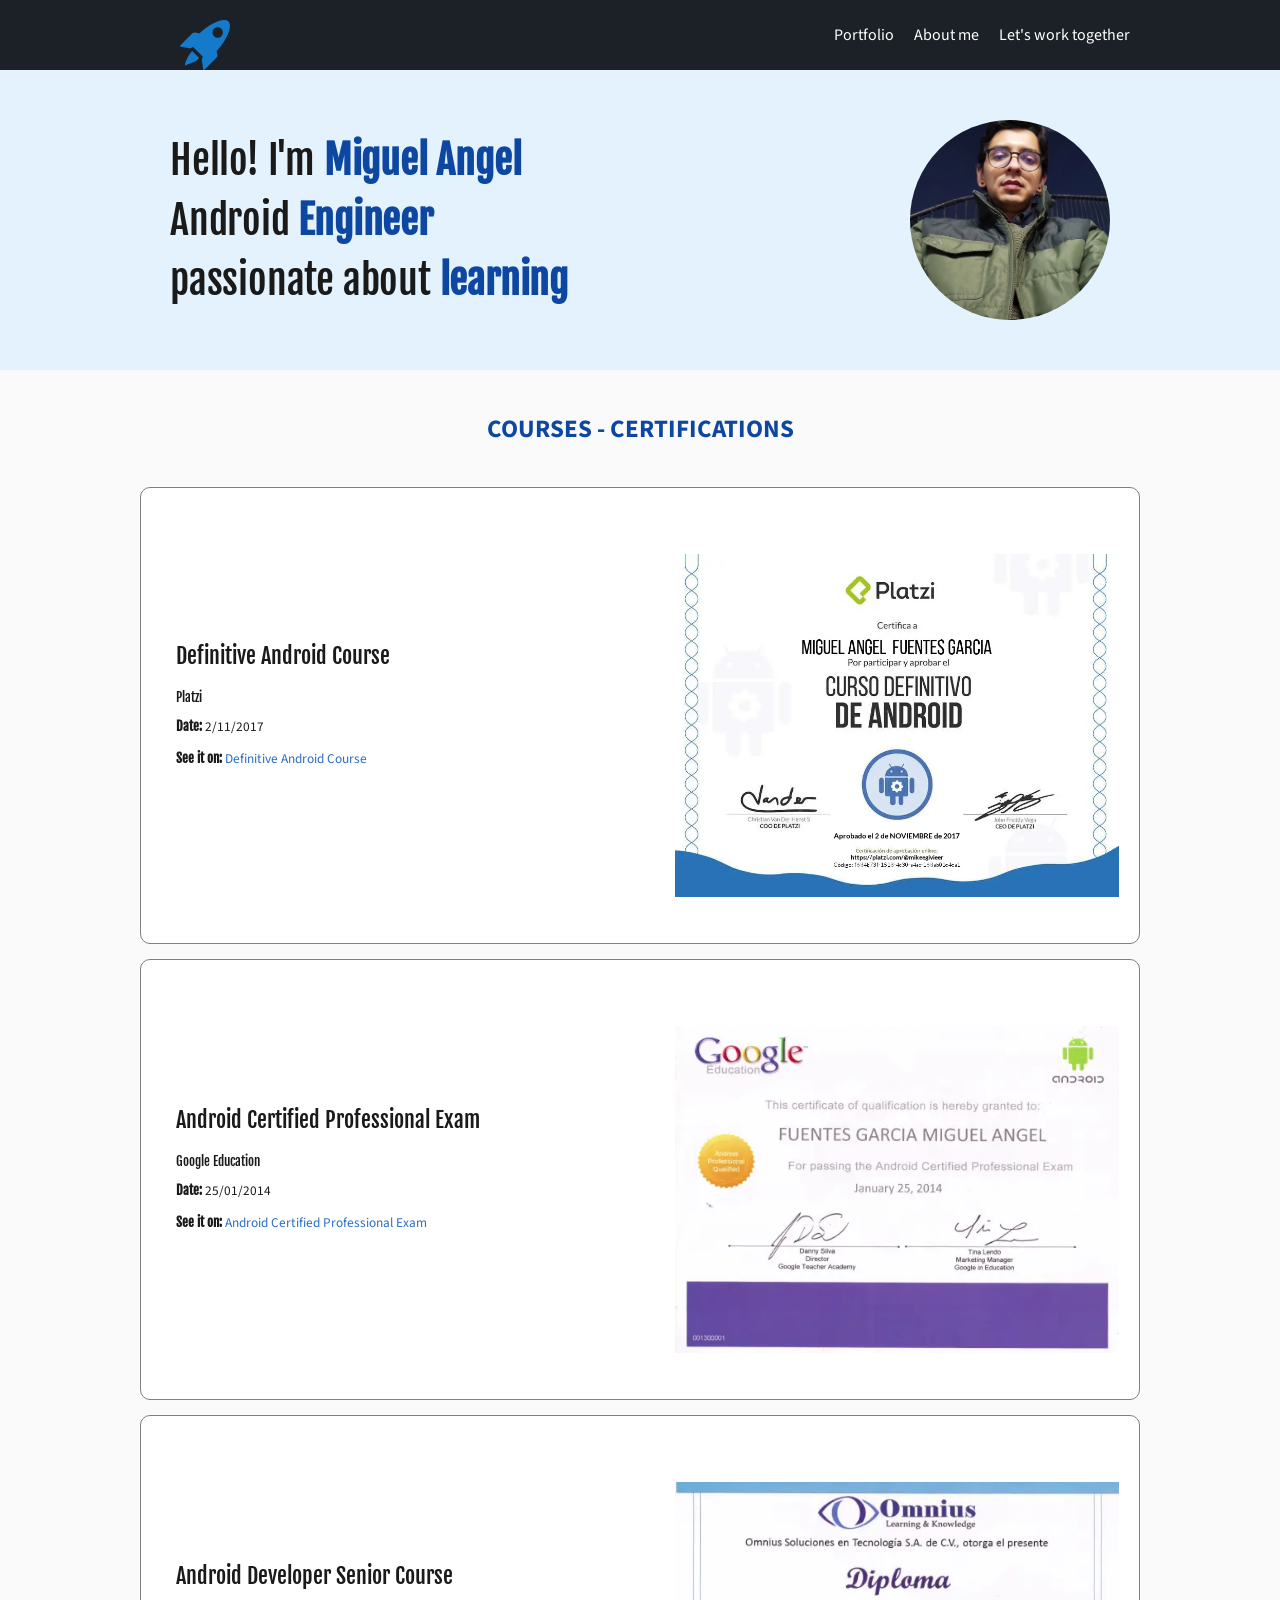
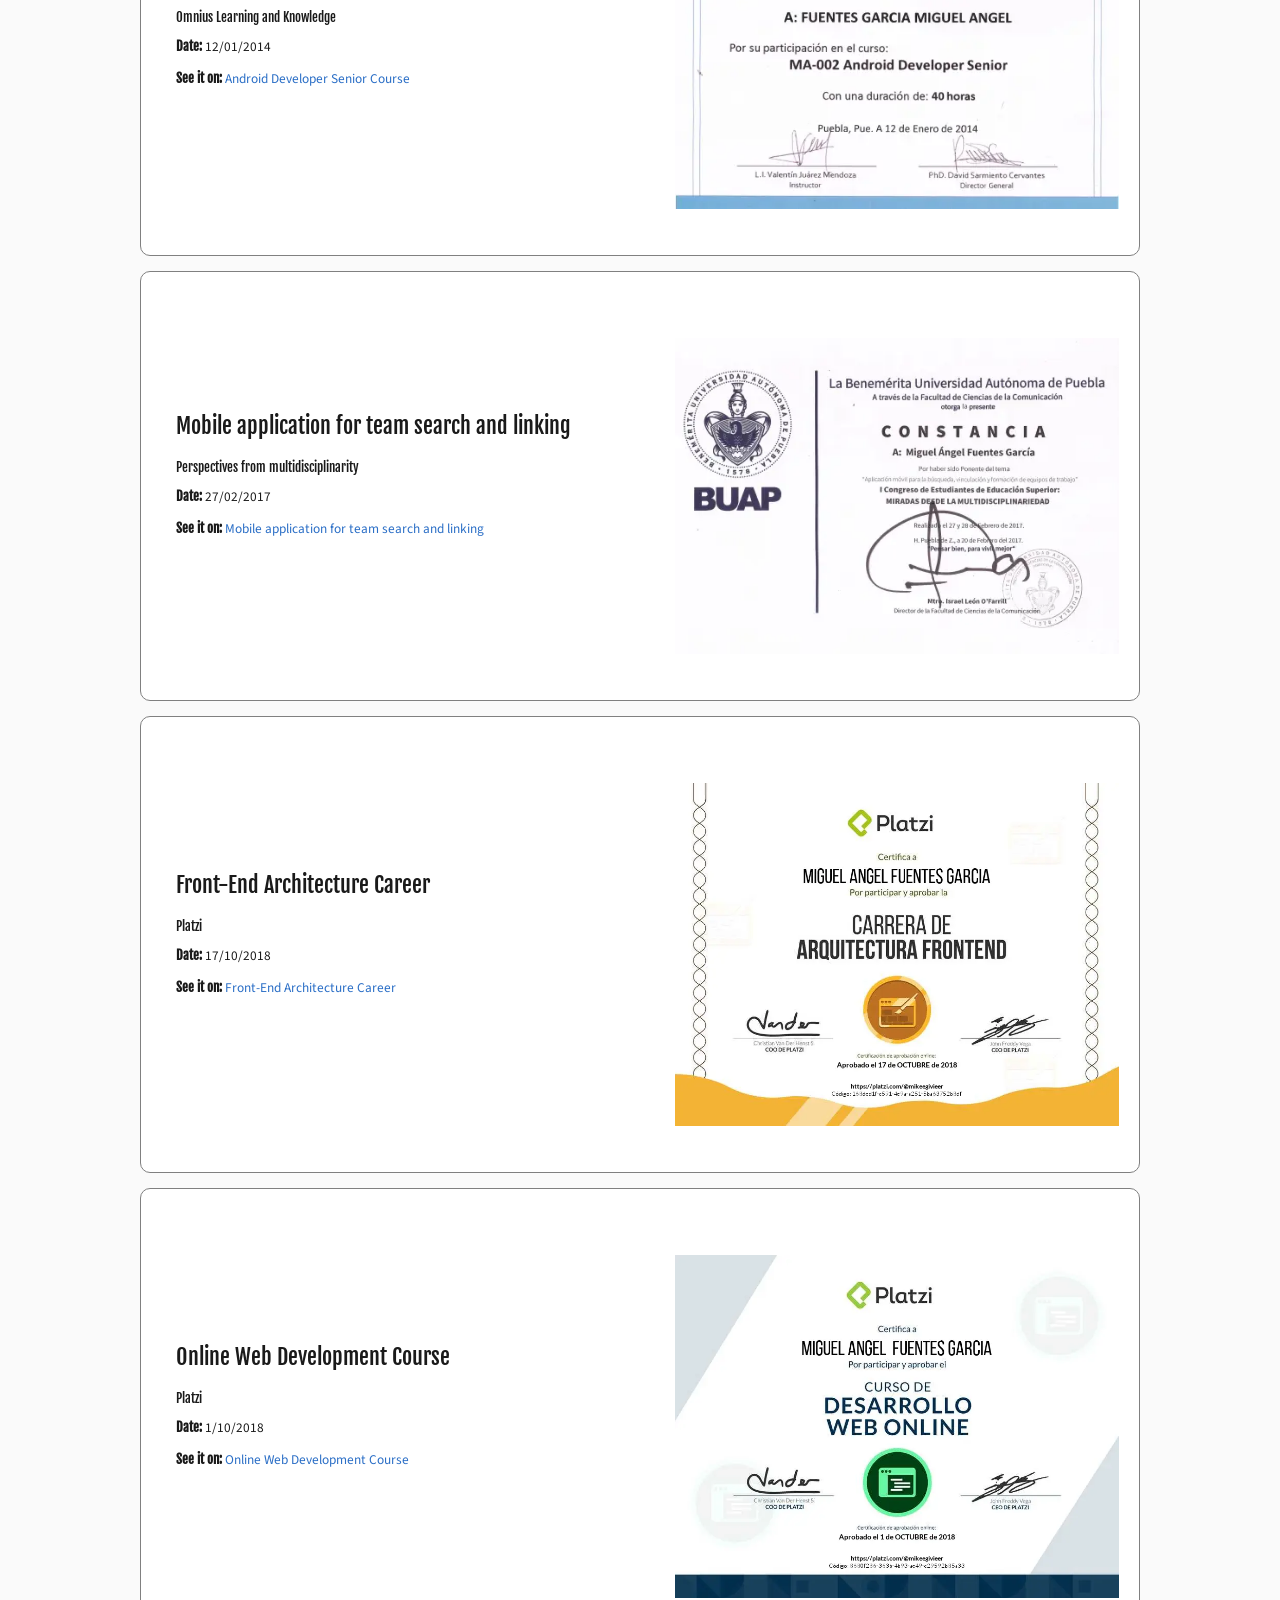
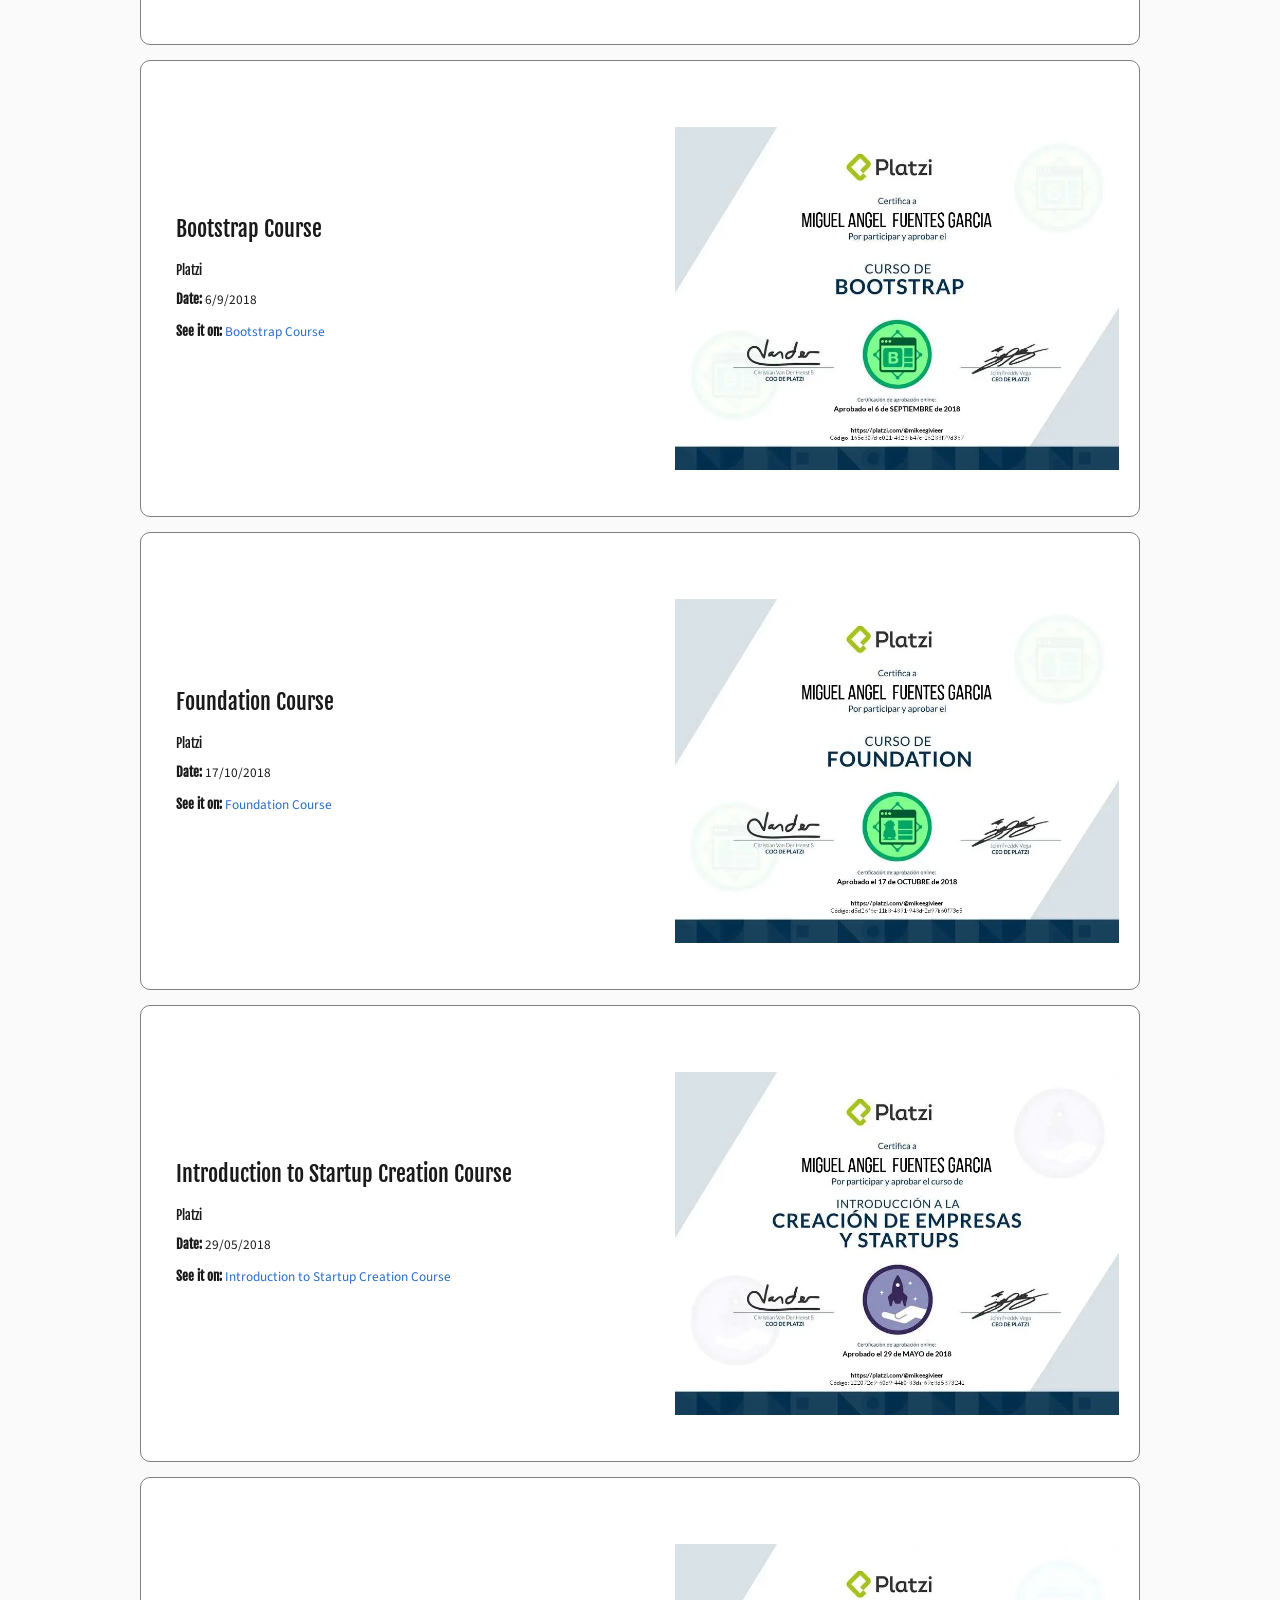
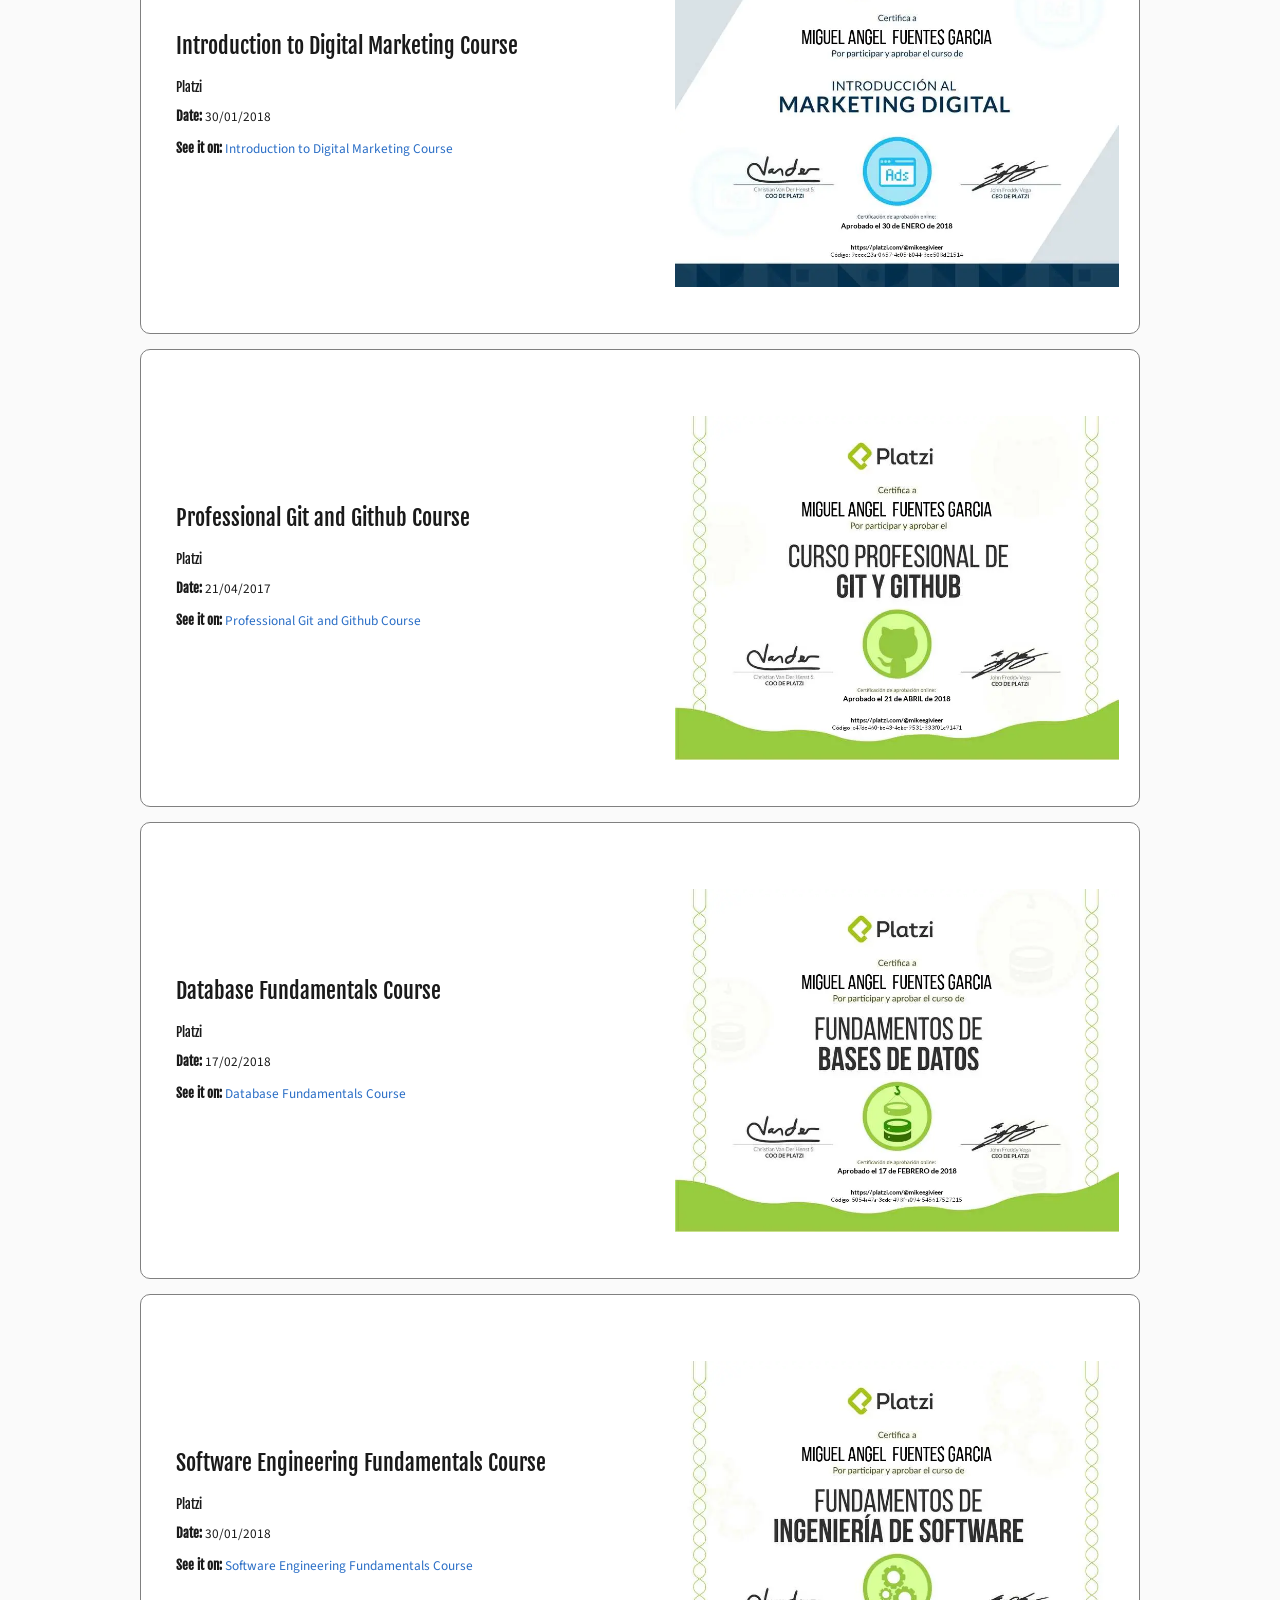
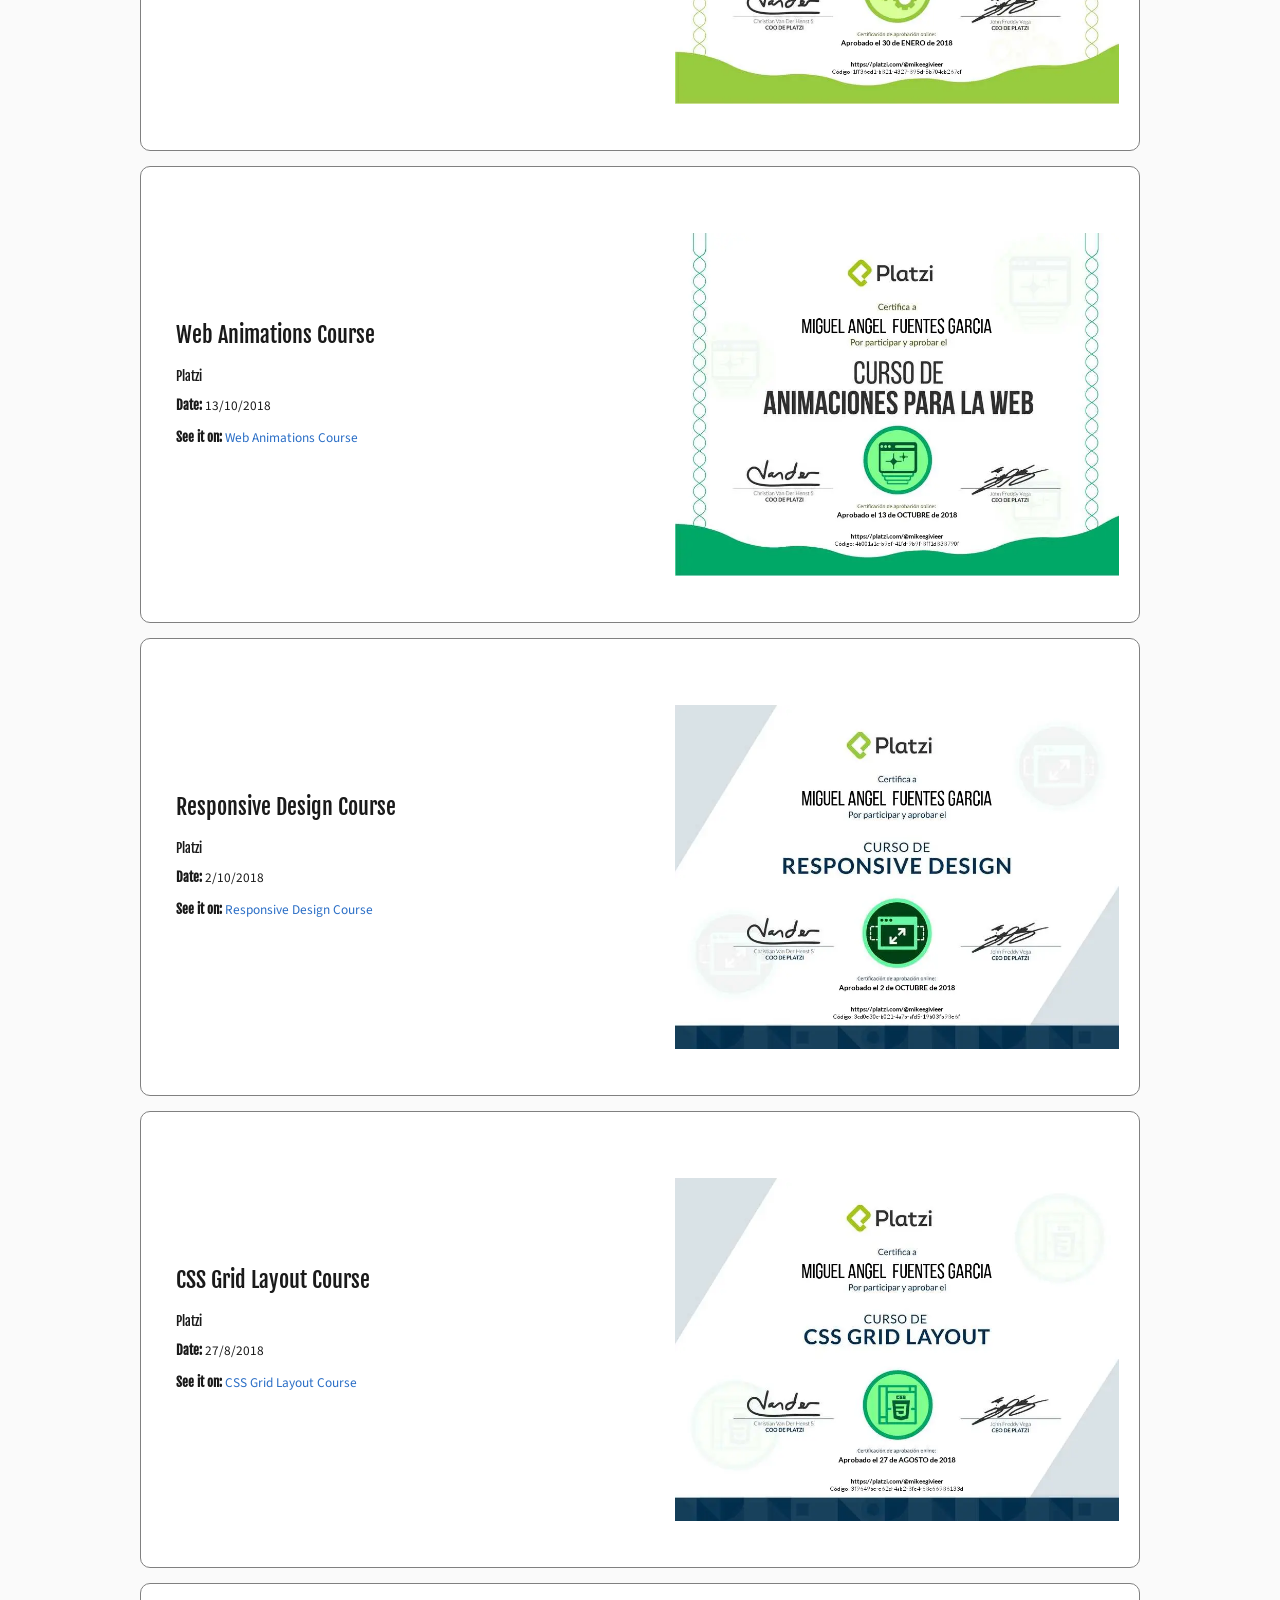
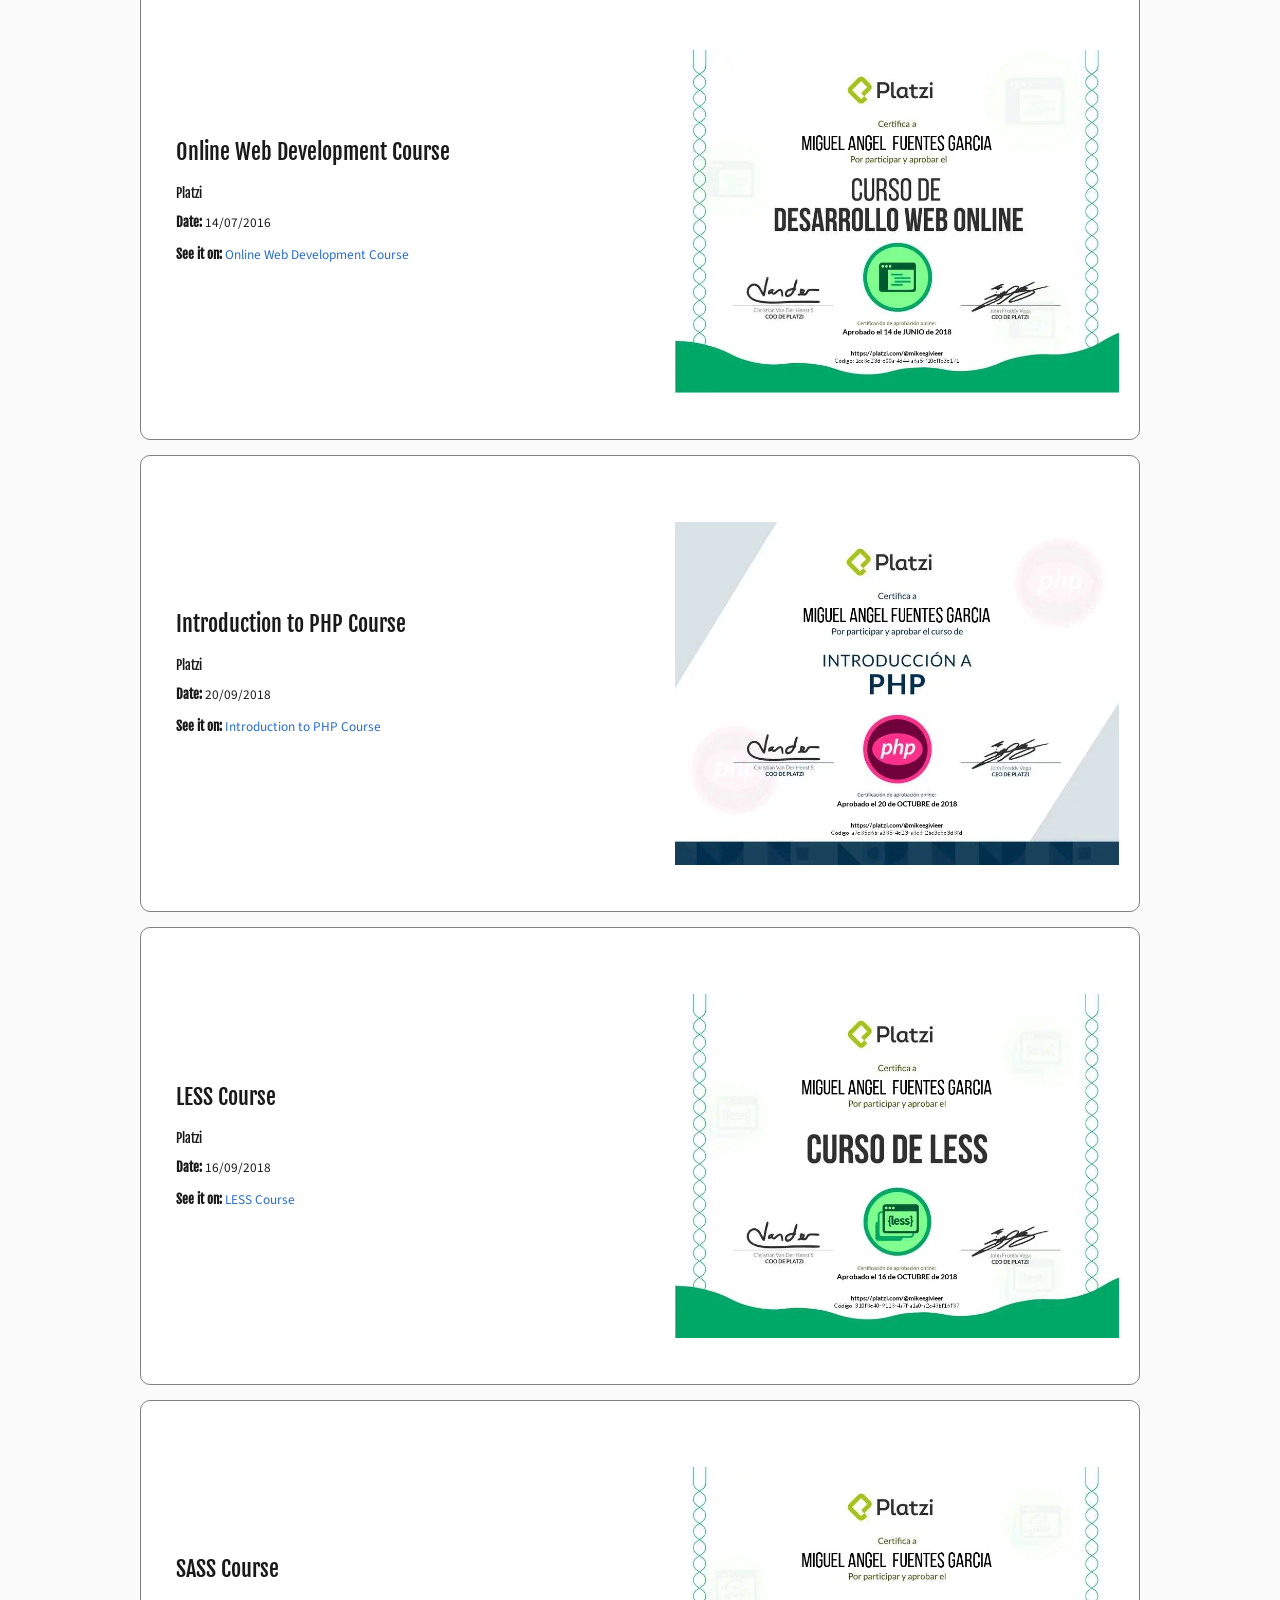
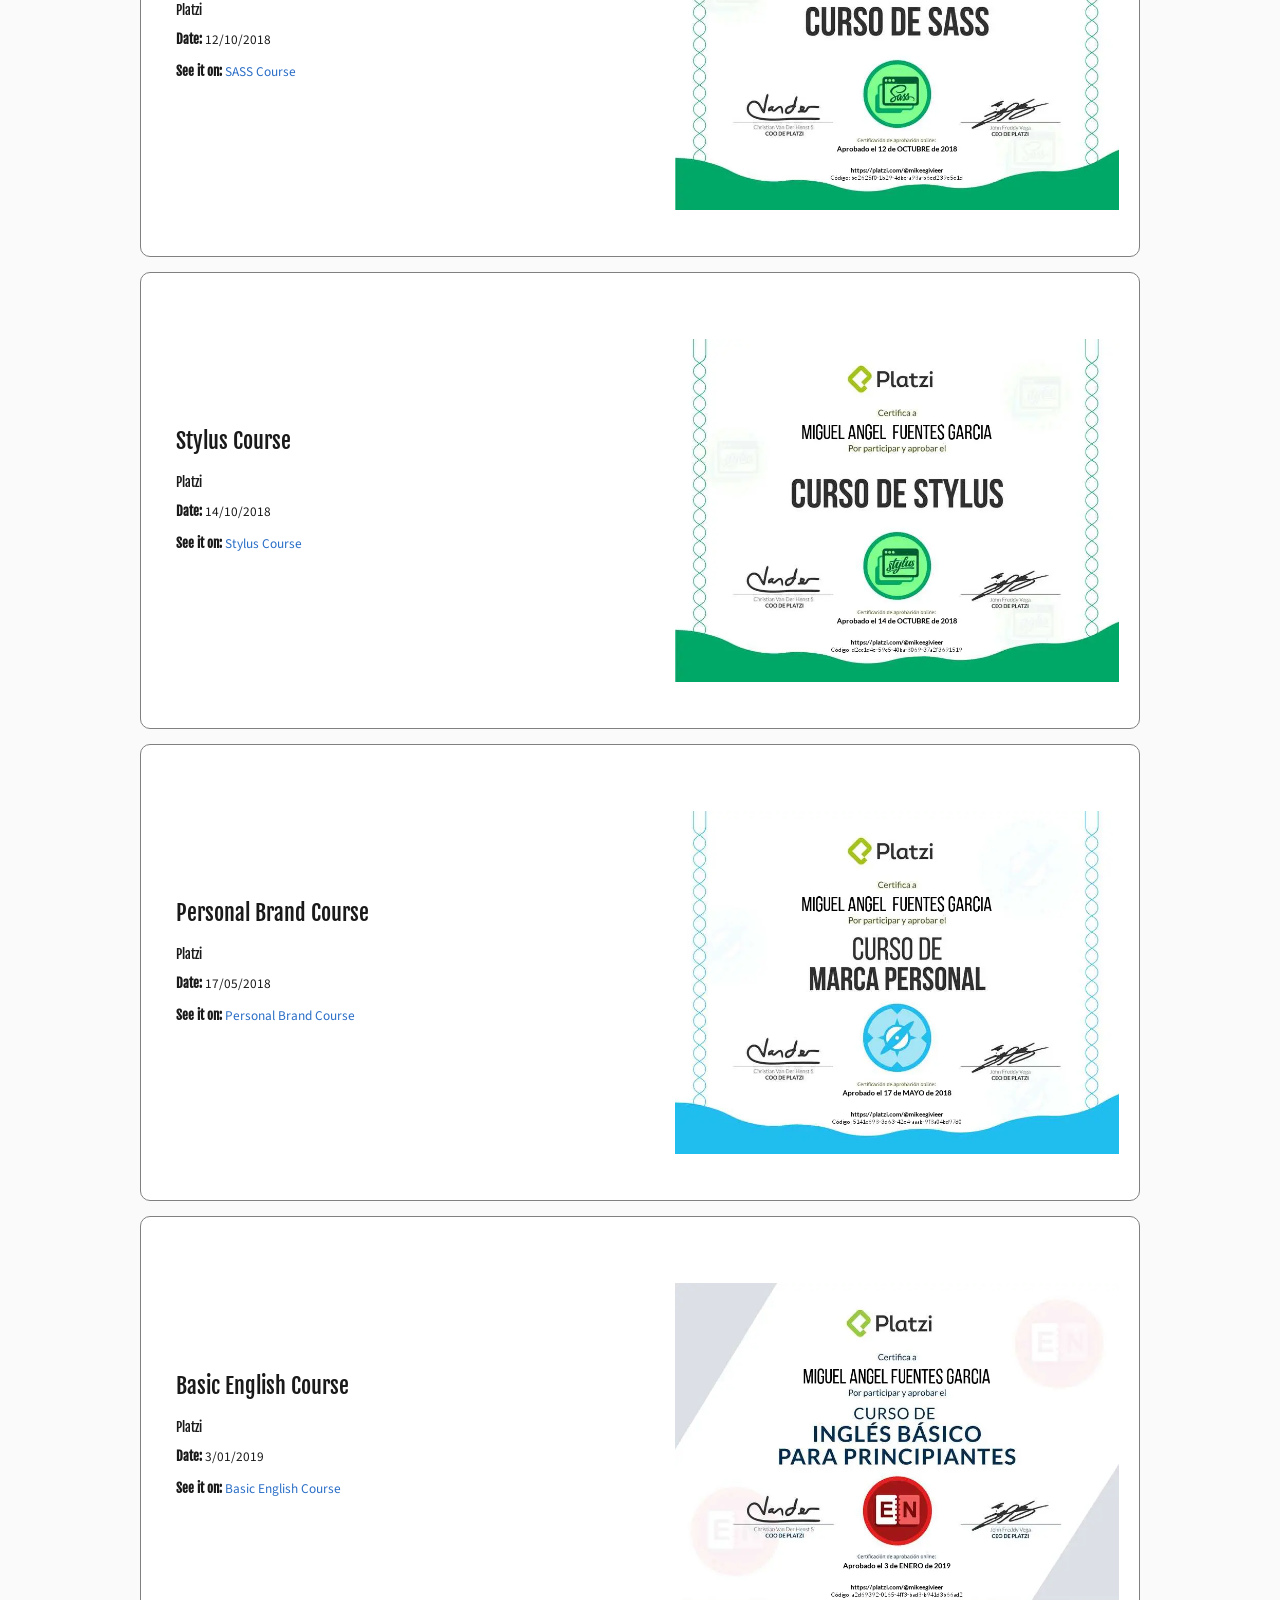
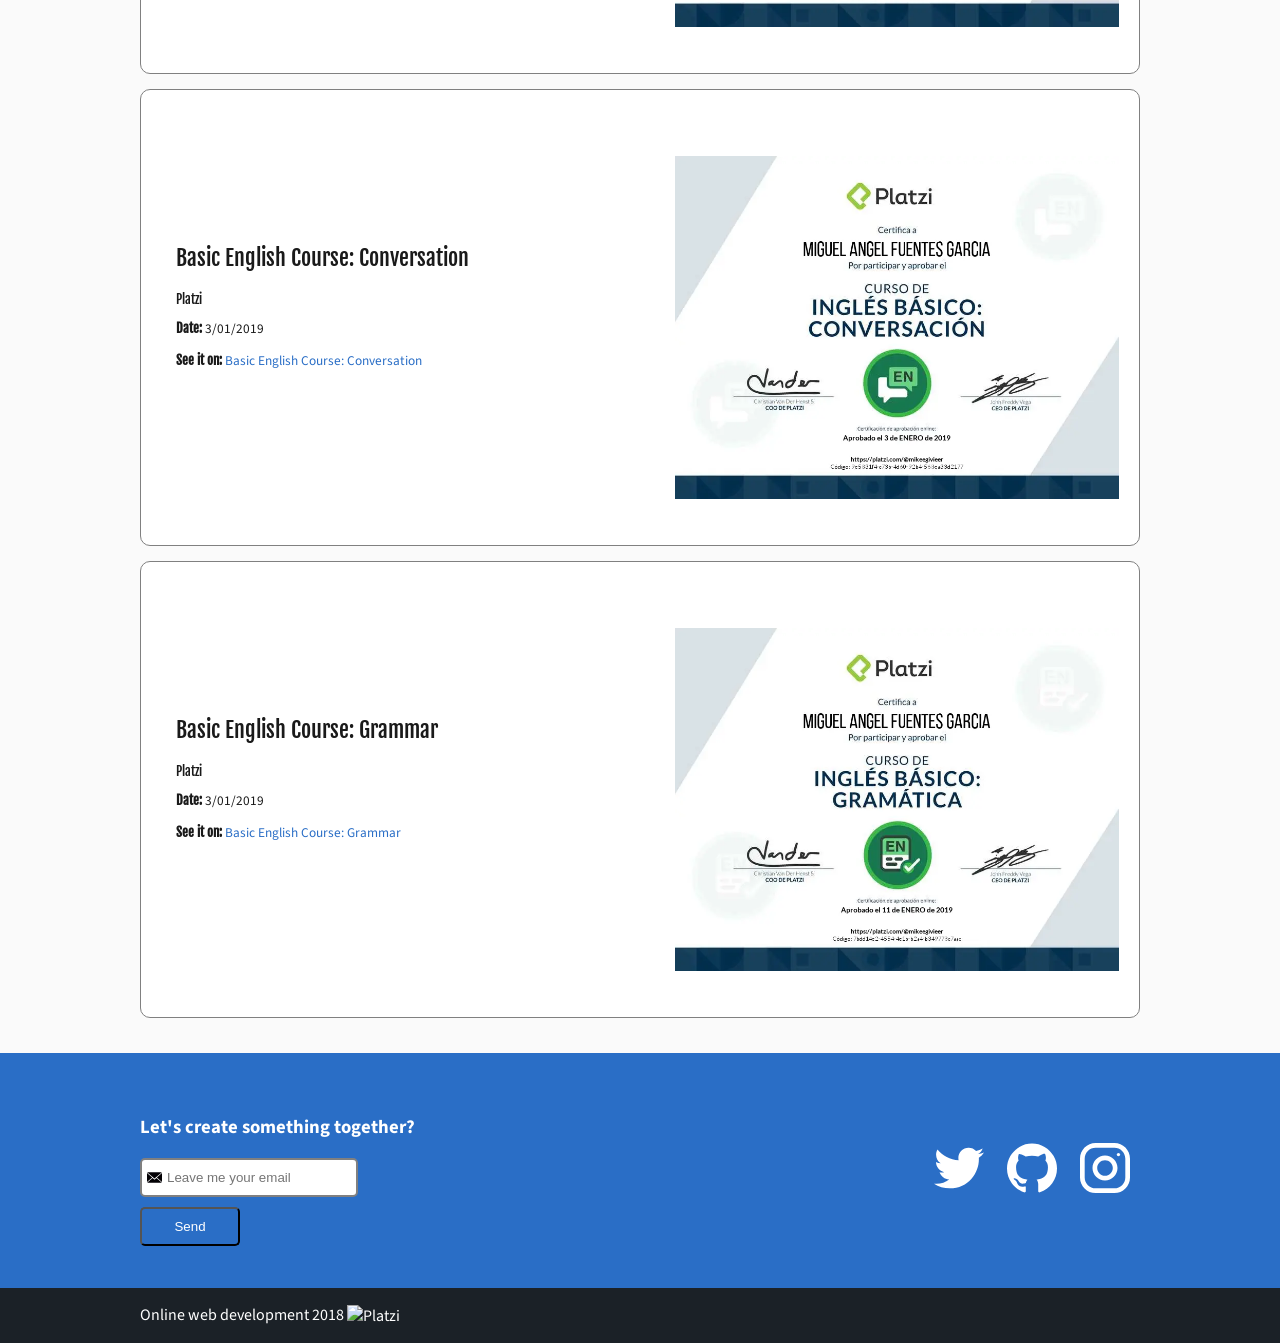
==== commit 82eb863e: "feat: Localizar portafolio al inglés y corregir navegación - Traducir contenido completo a inglés (i" ====
--- a/sobre-mi.html
+++ b/sobre-mi.html
@@ -1,5 +1,5 @@
 <!DOCTYPE html>
-<html lang="es">
+<html lang="en">
     <head>
     <meta charset="UTF-8">
     <meta name="viewport" content="width=device-width, initial-scale=1.0">
@@ -16,19 +16,19 @@
        <header class="header">
            <div class="container">
                <figure class="logo">
-                   <img src="images/logo.svg" height="50" alt="Logo de http://mikeegivieer.com" />
+                   <img src="images/logo.svg" height="50" alt="Logo" />
                </figure>
      
            <nav class="menu">
                <ol>
                    <li>
-                       <a class="link" href="index.html#portafolio">Portafolio</a>
+                       <a class="link" href="index.html#portafolio">Portfolio</a>
                    </li>
                    <li>
-                       <a class="link" href="sobre-mi.html">Sobre mí</a>
+                       <a class="link" href="sobre-mi.html">About me</a>
                    </li>
                    <li>
-                       <a class="link" href="index.html#contacto">Trabajemos juntos</a>
+                       <a class="link" href="index.html#contacto">Let's work together</a>
                     </li>
                </ol>
            </nav>
@@ -38,30 +38,30 @@
        <section class="hero">
            <div class="container">
                <h1>
-                   ¡Hola! Soy <strong> Miguel Angel</strong><br> Android<strong> Engineer</strong> <br> con pasión por el <strong> aprendizaje</strong>
+                   Hello! I'm <strong> Miguel Angel</strong><br> Android<strong> Engineer</strong> <br> passionate about <strong> learning</strong>
                </h1>
-            <img class="hero-image" src="images/m1.webp" width="200" height="200" alt="Imagen principal del sitio"> 
+            <img class="hero-image" src="images/m1.webp" width="200" height="200" alt="Main image of the site"> 
 
            </div>
        </section> 
 
        <section id="cursos" class="portfolio">
            <div class="container">
-               <h2>Cursos - Certificaciones</h2>
+               <h2>Courses - Certifications</h2>
                
               
                 
          
              <article class="project">
                 <div class="project-details">
-                    <h3 class="project-title">Curso Definitivo de Android</h3>
-                    <h5 class="project-course">Platzi</h6>
-                    <p class="project-date"><small><strong> Fecha:</strong> 2/11/2017 </small></p>
-                    <p class="project-url"><small><strong> Puedes verlo en:</strong><a target="_blank" href="https://platzi.com/@mikeegivieer/curso/1049-android/diploma/detalle/"> Curso Definitivo de Android</a></small></p>
-                    <p class="project-description"> </p>
-                 </div>
-                    <figure class="project-imageContainer">
-                        <img class="project-image" width="500" src="images/cursos/cursoDefinitivoAndroid.webp" alt="Curso Definitivo de Android">
+                    <h3 class="project-title">Definitive Android Course</h3>
+                    <h5 class="project-course">Platzi</h6>
+                    <p class="project-date"><small><strong> Date:</strong> 2/11/2017 </small></p>
+                    <p class="project-url"><small><strong> See it on:</strong><a target="_blank" href="https://platzi.com/@mikeegivieer/curso/1049-android/diploma/detalle/"> Definitive Android Course</a></small></p>
+                    <p class="project-description"> </p>
+                 </div>
+                    <figure class="project-imageContainer">
+                        <img class="project-image" width="500" src="images/cursos/cursoDefinitivoAndroid.webp" alt="Definitive Android Course">
                     </figure>
              </article>   
              
@@ -69,8 +69,8 @@
                 <div class="project-details">
                     <h3 class="project-title">Android Certified Professional Exam</h3>
                     <h5 class="project-course">Google Education</h6>
-                    <p class="project-date"><small><strong> Fecha:</strong> 25/01/2014 </small></p>
-                    <p class="project-url"><small><strong> Puedes verlo en:</strong><a target="_blank" href="#"> Android Certified Professional Exam</a></small></p>
+                    <p class="project-date"><small><strong> Date:</strong> 25/01/2014 </small></p>
+                    <p class="project-url"><small><strong> See it on:</strong><a target="_blank" href="#"> Android Certified Professional Exam</a></small></p>
                     <p class="project-description"> </p>
                  </div>
                     <figure class="project-imageContainer">
@@ -81,151 +81,151 @@
              
              <article class="project">
                 <div class="project-details">
-                    <h3 class="project-title">Curso Android Developer Senior</h3>
+                    <h3 class="project-title">Android Developer Senior Course</h3>
                     <h5 class="project-course">Omnius Learning and Knowledge</h6>
-                    <p class="project-date"><small><strong> Fecha:</strong> 12/01/2014 </small></p>
-                    <p class="project-url"><small><strong> Puedes verlo en:</strong><a target="_blank" href="#"> Curso Android Developer Senior</a></small></p>
-                    <p class="project-description"> </p>
-                 </div>
-                    <figure class="project-imageContainer">
-                        <img class="project-image" width="500" src="images/cursos/constanciaOmnius.webp" alt="Curso Android Developer Senior">
-                    </figure>
-             </article>   
-             
-
-             <article class="project">
-                <div class="project-details">
-                    <h3 class="project-title">Aplicación móvil para la búsqueda y vinculación de equipos de trabajo</h3>
-                    <h5 class="project-course">Miradas desde la multidisciplinariedad</h6>
-                    <p class="project-date"><small><strong> Fecha:</strong> 27/02/2017 </small></p>
-                    <p class="project-url"><small><strong> Puedes verlo en:</strong><a target="_blank" href="#"> Aplicación móvil para la búsqueda y vinculación de equipos de trabajo</a></small></p>
-                    <p class="project-description"> </p>
-                 </div>
-                    <figure class="project-imageContainer">
-                        <img class="project-image" width="500" src="images/cursos/constanciaMyTeam.webp" alt="Aplicación móvil para la búsqueda y vinculación de equipos de trabajo">
-                    </figure>
-             </article>   
-             
-             <article class="project">
-                <div class="project-details">
-                    <h3 class="project-title">Carrera de Arquitectura Front-End</h3>
-                    <h5 class="project-course">Platzi</h6>
-                    <p class="project-date"><small><strong> Fecha:</strong> 17/10/2018 </small></p>
-                    <p class="project-url"><small><strong> Puedes verlo en:</strong><a target="_blank" href="https://platzi.com/@mikeegivieer/carrera/42-arquitecto/diploma/detalle/"> Carrera Arquitectura Front-End</a></small></p>
-                    <p class="project-description"> </p>
-                 </div>
-                    <figure class="project-imageContainer">
-                        <img class="project-image" width="500" src="images/cursos/cursoCarreraFrontend.webp" alt="Carrera Arquitectura Front-End">
+                    <p class="project-date"><small><strong> Date:</strong> 12/01/2014 </small></p>
+                    <p class="project-url"><small><strong> See it on:</strong><a target="_blank" href="#"> Android Developer Senior Course</a></small></p>
+                    <p class="project-description"> </p>
+                 </div>
+                    <figure class="project-imageContainer">
+                        <img class="project-image" width="500" src="images/cursos/constanciaOmnius.webp" alt="Android Developer Senior Course">
+                    </figure>
+             </article>   
+             
+
+             <article class="project">
+                <div class="project-details">
+                    <h3 class="project-title">Mobile application for team search and linking</h3>
+                    <h5 class="project-course">Perspectives from multidisciplinarity</h6>
+                    <p class="project-date"><small><strong> Date:</strong> 27/02/2017 </small></p>
+                    <p class="project-url"><small><strong> See it on:</strong><a target="_blank" href="#"> Mobile application for team search and linking</a></small></p>
+                    <p class="project-description"> </p>
+                 </div>
+                    <figure class="project-imageContainer">
+                        <img class="project-image" width="500" src="images/cursos/constanciaMyTeam.webp" alt="Mobile application for team search and linking">
+                    </figure>
+             </article>   
+             
+             <article class="project">
+                <div class="project-details">
+                    <h3 class="project-title">Front-End Architecture Career</h3>
+                    <h5 class="project-course">Platzi</h6>
+                    <p class="project-date"><small><strong> Date:</strong> 17/10/2018 </small></p>
+                    <p class="project-url"><small><strong> See it on:</strong><a target="_blank" href="https://platzi.com/@mikeegivieer/carrera/42-arquitecto/diploma/detalle/"> Front-End Architecture Career</a></small></p>
+                    <p class="project-description"> </p>
+                 </div>
+                    <figure class="project-imageContainer">
+                        <img class="project-image" width="500" src="images/cursos/cursoCarreraFrontend.webp" alt="Front-End Architecture Career">
                     </figure>
              </article> 
     
     
              <article class="project">
                 <div class="project-details">
-                    <h3 class="project-title">Curso de Desarrollo Web Online</h3>
-                    <h5 class="project-course">Platzi</h6>
-                    <p class="project-date"><small><strong> Fecha:</strong> 1/10/2018 </small></p>
-                    <p class="project-url"><small><strong> Puedes verlo en:</strong><a target="_blank" href="https://platzi.com/@mikeegivieer/curso/1350-html5-css3/diploma/detalle/"> Curso de Desarollo Web Online</a></small></p>
-                    <p class="project-description"></p>
-                 </div>
-                    <figure class="project-imageContainer">
-                        <img class="project-image" width="500" src="images/cursos/cursoDesarrolloWeb2.webp" alt="Carrera de Desarollo Web Online">
+                    <h3 class="project-title">Online Web Development Course</h3>
+                    <h5 class="project-course">Platzi</h6>
+                    <p class="project-date"><small><strong> Date:</strong> 1/10/2018 </small></p>
+                    <p class="project-url"><small><strong> See it on:</strong><a target="_blank" href="https://platzi.com/@mikeegivieer/curso/1350-html5-css3/diploma/detalle/"> Online Web Development Course</a></small></p>
+                    <p class="project-description"></p>
+                 </div>
+                    <figure class="project-imageContainer">
+                        <img class="project-image" width="500" src="images/cursos/cursoDesarrolloWeb2.webp" alt="Online Web Development Course">
                     </figure>
              </article>  
              
              <article class="project">
                 <div class="project-details">
-                    <h3 class="project-title">Curso de Bootstrap</h3>
-                    <h5 class="project-course">Platzi</h6>
-                    <p class="project-date"><small><strong> Fecha:</strong> 6/9/2018 </small></p>
-                    <p class="project-url"><small><strong> Puedes verlo en:</strong><a target="_blank" href="https://platzi.com/@mikeegivieer/curso/1331-bootstrap/diploma/detalle/"> Curso de Boostrap</a></small></p>
-                    <p class="project-description"></p>
-                 </div>
-                    <figure class="project-imageContainer">
-                        <img class="project-image" width="500" src="images/cursos/cursoBootstrap.webp" alt="Curso Boostrap">
-                    </figure>
-             </article>
-
-
-             <article class="project">
-                <div class="project-details">
-                    <h3 class="project-title">Curso de Foundation</h3>
-                    <h5 class="project-course">Platzi</h6>
-                    <p class="project-date"><small><strong> Fecha:</strong> 17/10/2018 </small></p>
-                    <p class="project-url"><small><strong> Puedes verlo en:</strong><a target="_blank" href="https://platzi.com/@mikeegivieer/curso/1332-foundation/diploma/detalle/"> Curso Foundation</a></small></p>
-                    <p class="project-description"></p>
-                 </div>
-                    <figure class="project-imageContainer">
-                        <img class="project-image" width="500" src="images/cursos/cursoFoundation.webp" alt="Curso Foundation">
-                    </figure>
-             </article>
-
-
-
-
-
-             <article class="project">
-                <div class="project-details">
-                    <h3 class="project-title">Curso de Introducción a la Creación de Startups</h3>
-                    <h5 class="project-course">Platzi</h6>
-                    <p class="project-date"><small><strong> Fecha:</strong> 29/05/2018 </small></p>
-                    <p class="project-url"><small><strong> Puedes verlo en:</strong><a target="_blank" href="https://platzi.com/@mikeegivieer/curso/1186-creacion-de-empresas/diploma/detalle/"> Curso de Creación de Startups</a></small></p>
-                    <p class="project-description"> </p>
-                 </div>
-                    <figure class="project-imageContainer">
-                        <img class="project-image" width="500" src="images/cursos/cursoIntroduccionCreacionStartups.webp" alt="Curso de Creación de Startups">
-                    </figure>
-             </article>   
-
-             <article class="project">
-                <div class="project-details">
-                    <h3 class="project-title">Curso de Introducción al Marketing Digital</h3>
-                    <h5 class="project-course">Platzi</h6>
-                    <p class="project-date"><small><strong> Fecha:</strong> 30/01/2018 </small></p>
-                    <p class="project-url"><small><strong> Puedes verlo en:</strong><a target="_blank" href="https://platzi.com/@mikeegivieer/curso/1108-introduccion-marketing-2017/diploma/detalle/"> Curso de Introducción al Marketing Digital</a></small></p>
-                    <p class="project-description"> </p>
-                 </div>
-                    <figure class="project-imageContainer">
-                        <img class="project-image" width="500" src="images/cursos/cursoIntroduccionMarketingDigital.webp" alt="Curso de Introducción al Marketing Digital">
-                    </figure>
-             </article>   
-             
-             <article class="project">
-                <div class="project-details">
-                    <h3 class="project-title">Curso Profesional de Git y Github</h3>
-                    <h5 class="project-course">Platzi</h6>
-                    <p class="project-date"><small><strong> Fecha:</strong> 21/04/2017 </small></p>
-                    <p class="project-url"><small><strong> Puedes verlo en:</strong><a target="_blank" href="https://platzi.com/@mikeegivieer/curso/1170-git-github/diploma/detalle/"> Curso Profesional de Git y Github</a></small></p>
-                    <p class="project-description"> </p>
-                 </div>
-                    <figure class="project-imageContainer">
-                        <img class="project-image" width="500" src="images/cursos/cursoGitGithub.webp" alt="Curso Profesional de Git y Github">
+                    <h3 class="project-title">Bootstrap Course</h3>
+                    <h5 class="project-course">Platzi</h6>
+                    <p class="project-date"><small><strong> Date:</strong> 6/9/2018 </small></p>
+                    <p class="project-url"><small><strong> See it on:</strong><a target="_blank" href="https://platzi.com/@mikeegivieer/curso/1331-bootstrap/diploma/detalle/"> Bootstrap Course</a></small></p>
+                    <p class="project-description"></p>
+                 </div>
+                    <figure class="project-imageContainer">
+                        <img class="project-image" width="500" src="images/cursos/cursoBootstrap.webp" alt="Bootstrap Course">
+                    </figure>
+             </article>
+
+
+             <article class="project">
+                <div class="project-details">
+                    <h3 class="project-title">Foundation Course</h3>
+                    <h5 class="project-course">Platzi</h6>
+                    <p class="project-date"><small><strong> Date:</strong> 17/10/2018 </small></p>
+                    <p class="project-url"><small><strong> See it on:</strong><a target="_blank" href="https://platzi.com/@mikeegivieer/curso/1332-foundation/diploma/detalle/"> Foundation Course</a></small></p>
+                    <p class="project-description"></p>
+                 </div>
+                    <figure class="project-imageContainer">
+                        <img class="project-image" width="500" src="images/cursos/cursoFoundation.webp" alt="Foundation Course">
+                    </figure>
+             </article>
+
+
+
+
+
+             <article class="project">
+                <div class="project-details">
+                    <h3 class="project-title">Introduction to Startup Creation Course</h3>
+                    <h5 class="project-course">Platzi</h6>
+                    <p class="project-date"><small><strong> Date:</strong> 29/05/2018 </small></p>
+                    <p class="project-url"><small><strong> See it on:</strong><a target="_blank" href="https://platzi.com/@mikeegivieer/curso/1186-creacion-de-empresas/diploma/detalle/"> Introduction to Startup Creation Course</a></small></p>
+                    <p class="project-description"> </p>
+                 </div>
+                    <figure class="project-imageContainer">
+                        <img class="project-image" width="500" src="images/cursos/cursoIntroduccionCreacionStartups.webp" alt="Introduction to Startup Creation Course">
+                    </figure>
+             </article>   
+
+             <article class="project">
+                <div class="project-details">
+                    <h3 class="project-title">Introduction to Digital Marketing Course</h3>
+                    <h5 class="project-course">Platzi</h6>
+                    <p class="project-date"><small><strong> Date:</strong> 30/01/2018 </small></p>
+                    <p class="project-url"><small><strong> See it on:</strong><a target="_blank" href="https://platzi.com/@mikeegivieer/curso/1108-introduccion-marketing-2017/diploma/detalle/"> Introduction to Digital Marketing Course</a></small></p>
+                    <p class="project-description"> </p>
+                 </div>
+                    <figure class="project-imageContainer">
+                        <img class="project-image" width="500" src="images/cursos/cursoIntroduccionMarketingDigital.webp" alt="Introduction to Digital Marketing Course">
+                    </figure>
+             </article>   
+             
+             <article class="project">
+                <div class="project-details">
+                    <h3 class="project-title">Professional Git and Github Course</h3>
+                    <h5 class="project-course">Platzi</h6>
+                    <p class="project-date"><small><strong> Date:</strong> 21/04/2017 </small></p>
+                    <p class="project-url"><small><strong> See it on:</strong><a target="_blank" href="https://platzi.com/@mikeegivieer/curso/1170-git-github/diploma/detalle/"> Professional Git and Github Course</a></small></p>
+                    <p class="project-description"> </p>
+                 </div>
+                    <figure class="project-imageContainer">
+                        <img class="project-image" width="500" src="images/cursos/cursoGitGithub.webp" alt="Professional Git and Github Course">
                     </figure>
              </article>      
          
              <article class="project">
                 <div class="project-details">
-                    <h3 class="project-title">Curso de Fundamentos de Bases de Datos</h3>
-                    <h5 class="project-course">Platzi</h6>
-                    <p class="project-date"><small><strong> Fecha:</strong> 17/02/2018 </small></p>
-                    <p class="project-url"><small><strong> Puedes verlo en:</strong><a target="_blank" href="https://platzi.com/@mikeegivieer/curso/1183-bd/diploma/detalle/"> Curso de Fundamentos de Bases de Datos</a></small></p>
-                    <p class="project-description"> </p>
-                 </div>
-                    <figure class="project-imageContainer">
-                        <img class="project-image" width="500" src="images/cursos/cursoFundamentosBasesDatos.webp" alt="Curso de Fundamentos de Bases de Datos">
-                    </figure>
-             </article>
-             
-             <article class="project">
-                <div class="project-details">
-                    <h3 class="project-title">Curso de Fundamentos de Ingeniería de Software</h3>
-                    <h5 class="project-course">Platzi</h6>
-                    <p class="project-date"><small><strong> Fecha:</strong> 30/01/2018 </small></p>
-                    <p class="project-url"><small><strong> Puedes verlo en:</strong><a target="_blank" href="https://platzi.com/@mikeegivieer/curso/1098-ingenieria/diploma/detalle/"> Curso de Fundamentos de Bases de Datos</a></small></p>
-                    <p class="project-description"> </p>
-                 </div>
-                    <figure class="project-imageContainer">
-                        <img class="project-image" width="500" src="images/cursos/cursoFundamentosIngenieriaSoftware.webp" alt="Curso de Fundamentos de Ingeniería de Software">
+                    <h3 class="project-title">Database Fundamentals Course</h3>
+                    <h5 class="project-course">Platzi</h6>
+                    <p class="project-date"><small><strong> Date:</strong> 17/02/2018 </small></p>
+                    <p class="project-url"><small><strong> See it on:</strong><a target="_blank" href="https://platzi.com/@mikeegivieer/curso/1183-bd/diploma/detalle/"> Database Fundamentals Course</a></small></p>
+                    <p class="project-description"> </p>
+                 </div>
+                    <figure class="project-imageContainer">
+                        <img class="project-image" width="500" src="images/cursos/cursoFundamentosBasesDatos.webp" alt="Database Fundamentals Course">
+                    </figure>
+             </article>
+             
+             <article class="project">
+                <div class="project-details">
+                    <h3 class="project-title">Software Engineering Fundamentals Course</h3>
+                    <h5 class="project-course">Platzi</h6>
+                    <p class="project-date"><small><strong> Date:</strong> 30/01/2018 </small></p>
+                    <p class="project-url"><small><strong> See it on:</strong><a target="_blank" href="https://platzi.com/@mikeegivieer/curso/1098-ingenieria/diploma/detalle/"> Software Engineering Fundamentals Course</a></small></p>
+                    <p class="project-description"> </p>
+                 </div>
+                    <figure class="project-imageContainer">
+                        <img class="project-image" width="500" src="images/cursos/cursoFundamentosIngenieriaSoftware.webp" alt="Software Engineering Fundamentals Course">
                     </figure>
              </article>
          
@@ -234,14 +234,14 @@
              
              <article class="project">
                 <div class="project-details">
-                    <h3 class="project-title">Curso de Animaciones para la Web</h3>
-                    <h5 class="project-course">Platzi</h6>
-                    <p class="project-date"><small><strong> Fecha:</strong> 13/10/2018 </small></p>
-                    <p class="project-url"><small><strong> Puedes verlo en:</strong><a target="_blank" href="https://platzi.com/@mikeegivieer/curso/1103-animaciones-web/diploma/detalle/"> Curso de Animaciones para la web</a></small></p>
-                    <p class="project-description"></p>
-                 </div>
-                    <figure class="project-imageContainer">
-                        <img class="project-image" width="500" src="images/cursos/cursoAnimacionesWeb.webp" alt="Curso de Animaciones para la web">
+                    <h3 class="project-title">Web Animations Course</h3>
+                    <h5 class="project-course">Platzi</h6>
+                    <p class="project-date"><small><strong> Date:</strong> 13/10/2018 </small></p>
+                    <p class="project-url"><small><strong> See it on:</strong><a target="_blank" href="https://platzi.com/@mikeegivieer/curso/1103-animaciones-web/diploma/detalle/"> Web Animations Course</a></small></p>
+                    <p class="project-description"></p>
+                 </div>
+                    <figure class="project-imageContainer">
+                        <img class="project-image" width="500" src="images/cursos/cursoAnimacionesWeb.webp" alt="Web Animations Course">
                     </figure>
              </article>             
              
@@ -249,27 +249,27 @@
 
              <article class="project">
                 <div class="project-details">
-                    <h3 class="project-title">Curso de Responsive Design</h3>
-                    <h5 class="project-course">Platzi</h6>
-                    <p class="project-date"><small><strong> Fecha:</strong> 2/10/2018 </small></p>
-                    <p class="project-url"><small><strong> Puedes verlo en:</strong><a target="_blank" href="https://platzi.com/@mikeegivieer/curso/1362-responsive-design/diploma/detalle/"> Curso de Responsive Design</a></small></p>
-                    <p class="project-description"></p>
-                 </div>
-                    <figure class="project-imageContainer">
-                        <img class="project-image" width="500" src="images/cursos/cursoResponsiveDesign2.webp" alt="Carrera de Responsive Design">
+                    <h3 class="project-title">Responsive Design Course</h3>
+                    <h5 class="project-course">Platzi</h6>
+                    <p class="project-date"><small><strong> Date:</strong> 2/10/2018 </small></p>
+                    <p class="project-url"><small><strong> See it on:</strong><a target="_blank" href="https://platzi.com/@mikeegivieer/curso/1362-responsive-design/diploma/detalle/"> Responsive Design Course</a></small></p>
+                    <p class="project-description"></p>
+                 </div>
+                    <figure class="project-imageContainer">
+                        <img class="project-image" width="500" src="images/cursos/cursoResponsiveDesign2.webp" alt="Responsive Design Career">
                     </figure>
              </article>     
 
              <article class="project">
                 <div class="project-details">
-                    <h3 class="project-title">Curso de CSS Grid Layout</h3>
-                    <h5 class="project-course">Platzi</h6>
-                    <p class="project-date"><small><strong> Fecha:</strong> 27/8/2018 </small></p>
-                    <p class="project-url"><small><strong> Puedes verlo en:</strong><a target="_blank" href="https://platzi.com/@mikeegivieer/curso/1229-css-grid-layout/diploma/detalle/"> Curso de CSS Grid Layout</a></small></p>
-                    <p class="project-description"></p>
-                 </div>
-                    <figure class="project-imageContainer">
-                        <img class="project-image" width="500" src="images/cursos/cursoCssGrid.webp" alt="Curso CSS Grid Layout">
+                    <h3 class="project-title">CSS Grid Layout Course</h3>
+                    <h5 class="project-course">Platzi</h6>
+                    <p class="project-date"><small><strong> Date:</strong> 27/8/2018 </small></p>
+                    <p class="project-url"><small><strong> See it on:</strong><a target="_blank" href="https://platzi.com/@mikeegivieer/curso/1229-css-grid-layout/diploma/detalle/"> CSS Grid Layout Course</a></small></p>
+                    <p class="project-description"></p>
+                 </div>
+                    <figure class="project-imageContainer">
+                        <img class="project-image" width="500" src="images/cursos/cursoCssGrid.webp" alt="CSS Grid Layout Course">
                     </figure>
              </article>
 
@@ -280,14 +280,14 @@
                     
              <article class="project">
                 <div class="project-details">
-                    <h3 class="project-title">Curso de Desarrollo Web Online</h3>
-                    <h5 class="project-course">Platzi</h6>
-                    <p class="project-date"><small><strong> Fecha:</strong> 14/07/2016 </small></p>
-                    <p class="project-url"><small><strong> Puedes verlo en:</strong><a target="_blank" href="https://platzi.com/@mikeegivieer/curso/1034-html5-css3-2016/diploma/detalle/"> Curso de Desarollo Web Online</a></small></p>
-                    <p class="project-description"></p>
-                 </div>
-                    <figure class="project-imageContainer">
-                        <img class="project-image" width="500" src="images/cursos/cursoDesarrolloWeb.webp" alt="Carrera de Desarollo Web Online">
+                    <h3 class="project-title">Online Web Development Course</h3>
+                    <h5 class="project-course">Platzi</h6>
+                    <p class="project-date"><small><strong> Date:</strong> 14/07/2016 </small></p>
+                    <p class="project-url"><small><strong> See it on:</strong><a target="_blank" href="https://platzi.com/@mikeegivieer/curso/1034-html5-css3-2016/diploma/detalle/"> Online Web Development Course</a></small></p>
+                    <p class="project-description"></p>
+                 </div>
+                    <figure class="project-imageContainer">
+                        <img class="project-image" width="500" src="images/cursos/cursoDesarrolloWeb.webp" alt="Online Web Development Career">
                     </figure>
              </article>     
              
@@ -295,66 +295,66 @@
           
              <article class="project">
                 <div class="project-details">
-                    <h3 class="project-title">Curso de Introducción a PHP</h3>
-                    <h5 class="project-course">Platzi</h6>
-                    <p class="project-date"><small><strong> Fecha:</strong> 20/09/2018 </small></p>
-                    <p class="project-url"><small><strong> Puedes verlo en:</strong><a target="_blank" href="https://platzi.com/@mikeegivieer/curso/1338-php/diploma/detalle/"> Curso de Introducción a PHP</a></small></p>
-                    <p class="project-description"></p>
-                 </div>
-                    <figure class="project-imageContainer">
-                        <img class="project-image" width="500" src="images/cursos/cursoIntroduccionPhp2.webp" alt="Carrera de Introducción a PHP">
-                    </figure>
-             </article>
-             
-             <article class="project">
-                <div class="project-details">
-                    <h3 class="project-title">Curso de LESS</h3>
-                    <h5 class="project-course">Platzi</h6>
-                    <p class="project-date"><small><strong> Fecha:</strong> 16/09/2018 </small></p>
-                    <p class="project-url"><small><strong> Puedes verlo en:</strong><a target="_blank" href="https://platzi.com/@mikeegivieer/curso/1246-less/diploma/detalle/"> Curso de LESS</a></small></p>
-                    <p class="project-description"></p>
-                 </div>
-                    <figure class="project-imageContainer">
-                        <img class="project-image" width="500" src="images/cursos/cursoLess.webp" alt="Carrera de LESS">
-                    </figure>
-             </article>
-             
-             <article class="project">
-                <div class="project-details">
-                    <h3 class="project-title">Curso de SASS</h3>
-                    <h5 class="project-course">Platzi</h6>
-                    <p class="project-date"><small><strong> Fecha:</strong> 12/10/2018 </small></p>
-                    <p class="project-url"><small><strong> Puedes verlo en:</strong><a target="_blank" href="https://platzi.com/@mikeegivieer/curso/1244-sass/diploma/detalle/"> Curso de SASS</a></small></p>
-                    <p class="project-description"></p>
-                 </div>
-                    <figure class="project-imageContainer">
-                        <img class="project-image" width="500" src="images/cursos/cursoSass.webp" alt="Carrera de SASS">
-                    </figure>
-             </article>   
-             
-             <article class="project">
-                <div class="project-details">
-                    <h3 class="project-title">Curso de Stylus</h3>
-                    <h5 class="project-course">Platzi</h6>
-                    <p class="project-date"><small><strong> Fecha:</strong> 14/10/2018 </small></p>
-                    <p class="project-url"><small><strong> Puedes verlo en:</strong><a target="_blank" href="https://platzi.com/@mikeegivieer/curso/1245-stylus/diploma/detalle/"> Curso de Stylus</a></small></p>
-                    <p class="project-description"></p>
-                 </div>
-                    <figure class="project-imageContainer">
-                        <img class="project-image" width="500" src="images/cursos/cursoStylus.webp" alt="Carrera de Stylus">
+                    <h3 class="project-title">Introduction to PHP Course</h3>
+                    <h5 class="project-course">Platzi</h6>
+                    <p class="project-date"><small><strong> Date:</strong> 20/09/2018 </small></p>
+                    <p class="project-url"><small><strong> See it on:</strong><a target="_blank" href="https://platzi.com/@mikeegivieer/curso/1338-php/diploma/detalle/"> Introduction to PHP Course</a></small></p>
+                    <p class="project-description"></p>
+                 </div>
+                    <figure class="project-imageContainer">
+                        <img class="project-image" width="500" src="images/cursos/cursoIntroduccionPhp2.webp" alt="Introduction to PHP Career">
+                    </figure>
+             </article>
+             
+             <article class="project">
+                <div class="project-details">
+                    <h3 class="project-title">LESS Course</h3>
+                    <h5 class="project-course">Platzi</h6>
+                    <p class="project-date"><small><strong> Date:</strong> 16/09/2018 </small></p>
+                    <p class="project-url"><small><strong> See it on:</strong><a target="_blank" href="https://platzi.com/@mikeegivieer/curso/1246-less/diploma/detalle/"> LESS Course</a></small></p>
+                    <p class="project-description"></p>
+                 </div>
+                    <figure class="project-imageContainer">
+                        <img class="project-image" width="500" src="images/cursos/cursoLess.webp" alt="LESS Career">
+                    </figure>
+             </article>
+             
+             <article class="project">
+                <div class="project-details">
+                    <h3 class="project-title">SASS Course</h3>
+                    <h5 class="project-course">Platzi</h6>
+                    <p class="project-date"><small><strong> Date:</strong> 12/10/2018 </small></p>
+                    <p class="project-url"><small><strong> See it on:</strong><a target="_blank" href="https://platzi.com/@mikeegivieer/curso/1244-sass/diploma/detalle/"> SASS Course</a></small></p>
+                    <p class="project-description"></p>
+                 </div>
+                    <figure class="project-imageContainer">
+                        <img class="project-image" width="500" src="images/cursos/cursoSass.webp" alt="SASS Career">
+                    </figure>
+             </article>   
+             
+             <article class="project">
+                <div class="project-details">
+                    <h3 class="project-title">Stylus Course</h3>
+                    <h5 class="project-course">Platzi</h6>
+                    <p class="project-date"><small><strong> Date:</strong> 14/10/2018 </small></p>
+                    <p class="project-url"><small><strong> See it on:</strong><a target="_blank" href="https://platzi.com/@mikeegivieer/curso/1245-stylus/diploma/detalle/"> Stylus Course</a></small></p>
+                    <p class="project-description"></p>
+                 </div>
+                    <figure class="project-imageContainer">
+                        <img class="project-image" width="500" src="images/cursos/cursoStylus.webp" alt="Stylus Career">
                     </figure>
              </article>   
           
              <article class="project">
                 <div class="project-details">
-                    <h3 class="project-title">Curso de Marca Personal</h3>
-                    <h5 class="project-course">Platzi</h6>
-                    <p class="project-date"><small><strong> Fecha:</strong> 17/05/2018 </small></p>
-                    <p class="project-url"><small><strong> Puedes verlo en:</strong><a target="_blank" href="https://platzi.com/@mikeegivieer/curso/1220-marca-personal/diploma/detalle/"> Curso de Marca Personal</a></small></p>
-                    <p class="project-description"></p>
-                 </div>
-                    <figure class="project-imageContainer">
-                        <img class="project-image" width="500" src="images/cursos/cursoMarcaPersonal.webp" alt="Carrera de Marca Personal">
+                    <h3 class="project-title">Personal Brand Course</h3>
+                    <h5 class="project-course">Platzi</h6>
+                    <p class="project-date"><small><strong> Date:</strong> 17/05/2018 </small></p>
+                    <p class="project-url"><small><strong> See it on:</strong><a target="_blank" href="https://platzi.com/@mikeegivieer/curso/1220-marca-personal/diploma/detalle/"> Personal Brand Course</a></small></p>
+                    <p class="project-description"></p>
+                 </div>
+                    <figure class="project-imageContainer">
+                        <img class="project-image" width="500" src="images/cursos/cursoMarcaPersonal.webp" alt="Personal Brand Career">
                     </figure>
              </article>     
           
@@ -362,40 +362,40 @@
                        
              <article class="project">
                 <div class="project-details">
-                    <h3 class="project-title">Curso de Inglés Básico</h3>
-                    <h5 class="project-course">Platzi</h6>
-                    <p class="project-date"><small><strong> Fecha:</strong> 3/01/2019 </small></p>
-                    <p class="project-url"><small><strong> Puedes verlo en:</strong><a target="_blank" href="https://platzi.com/@mikeegivieer/curso/1358-ingles-basico/diploma/detalle/"> Curso de Inglés Básico</a></small></p>
-                    <p class="project-description"></p>
-                 </div>
-                    <figure class="project-imageContainer">
-                        <img class="project-image" width="500" src="images/cursos/cursoInglesBasico.webp" alt="Carrera de Inglés Básico">
+                    <h3 class="project-title">Basic English Course</h3>
+                    <h5 class="project-course">Platzi</h6>
+                    <p class="project-date"><small><strong> Date:</strong> 3/01/2019 </small></p>
+                    <p class="project-url"><small><strong> See it on:</strong><a target="_blank" href="https://platzi.com/@mikeegivieer/curso/1358-ingles-basico/diploma/detalle/"> Basic English Course</a></small></p>
+                    <p class="project-description"></p>
+                 </div>
+                    <figure class="project-imageContainer">
+                        <img class="project-image" width="500" src="images/cursos/cursoInglesBasico.webp" alt="Basic English Career">
                     </figure>
              </article>             
              
              <article class="project">
                 <div class="project-details">
-                    <h3 class="project-title">Curso de Inglés Básico: Conversación</h3>
-                    <h5 class="project-course">Platzi</h6>
-                    <p class="project-date"><small><strong> Fecha:</strong> 3/01/2019 </small></p>
-                    <p class="project-url"><small><strong> Puedes verlo en:</strong><a target="_blank" href="https://platzi.com/@mikeegivieer/curso/1371-ingles-conversacion/diploma/detalle/"> Curso de Inglés Básico: Conversación</a></small></p>
-                    <p class="project-description"></p>
-                 </div>
-                    <figure class="project-imageContainer">
-                        <img class="project-image" width="500" src="images/cursos/cursoInglesBasicoConversacion.webp" alt="Carrera de Inglés Básico Conversación">
+                    <h3 class="project-title">Basic English Course: Conversation</h3>
+                    <h5 class="project-course">Platzi</h6>
+                    <p class="project-date"><small><strong> Date:</strong> 3/01/2019 </small></p>
+                    <p class="project-url"><small><strong> See it on:</strong><a target="_blank" href="https://platzi.com/@mikeegivieer/curso/1371-ingles-conversacion/diploma/detalle/"> Basic English Course: Conversation</a></small></p>
+                    <p class="project-description"></p>
+                 </div>
+                    <figure class="project-imageContainer">
+                        <img class="project-image" width="500" src="images/cursos/cursoInglesBasicoConversacion.webp" alt="Basic English Conversation Career">
                     </figure>
              </article>             
              
              <article class="project">
                 <div class="project-details">
-                    <h3 class="project-title">Curso de Inglés Básico: Gramática</h3>
-                    <h5 class="project-course">Platzi</h6>
-                    <p class="project-date"><small><strong> Fecha:</strong> 3/01/2019 </small></p>
-                    <p class="project-url"><small><strong> Puedes verlo en:</strong><a target="_blank" href="https://platzi.com/@mikeegivieer/curso/1370-ingles-gramatica/diploma/detalle/"> Curso de Inglés Básico: Gramática</a></small></p>
-                    <p class="project-description"></p>
-                 </div>
-                    <figure class="project-imageContainer">
-                        <img class="project-image" width="500" src="images/cursos/cursoInglesBasicoGramatica.webp" alt="Carrera de Inglés Básico Gramática">
+                    <h3 class="project-title">Basic English Course: Grammar</h3>
+                    <h5 class="project-course">Platzi</h6>
+                    <p class="project-date"><small><strong> Date:</strong> 3/01/2019 </small></p>
+                    <p class="project-url"><small><strong> See it on:</strong><a target="_blank" href="https://platzi.com/@mikeegivieer/curso/1370-ingles-gramatica/diploma/detalle/"> Basic English Course: Grammar</a></small></p>
+                    <p class="project-description"></p>
+                 </div>
+                    <figure class="project-imageContainer">
+                        <img class="project-image" width="500" src="images/cursos/cursoInglesBasicoGramatica.webp" alt="Basic English Grammar Career">
                     </figure>
              </article>             
              
@@ -462,9 +462,9 @@
        <section id="contacto" class="contact">
            <div class="container">
                <form action="/suscripcion/" class="form-email">
-               <h3><strong>  ¿Creamos algo juntos? </strong></h3>
-               <input type="text" placeholder="Déjame tu email">
-               <button>Enviar</button>
+               <h3><strong>  Let's create something together? </strong></h3>
+               <input type="text" placeholder="Leave me your email">
+               <button>Send</button>
                </form>
                <div class="social">
                    <a href="https://twitter.com/mikeegivieer" class="social-link twitter" target="_blank"></a>
@@ -477,7 +477,7 @@
        <footer class="footer">
            <div class="container">
                <div>
-                   <p>Desarrollo web online 2018 <img src="images/platzi-logo.png" width="80" alt="Platzi"> </p>
+                   <p>Online web development 2018 <img src="images/platzi-logo.png" width="80" alt="Platzi"> </p>
                </div>
                <!-- <div>
                    <p>Designed width <\3 by <a href="">@thespianartist</a> </p>
--- a/css/styles.css
+++ b/css/styles.css
@@ -143,7 +143,7 @@
     height: 70px;
     align-items: center;
     justify-content: space-between;
-    flex-wrap: wrap;
+    flex-wrap: nowrap;
 }
 ol,
 ul{
@@ -154,6 +154,7 @@
 figure{
    
     margin-bottom: 0;
+    margin-right: auto;
 }
 
 
@@ -163,6 +164,17 @@
 }
 
 .menu{
+    display: flex;
+    height: inherit;
+    align-items: center;
+}
+.menu ul{
+    display: flex;
+    height: inherit;
+    margin: 0;
+    padding: 0;
+}
+.menu ul li{
     height: inherit;
 }
 .header ol{
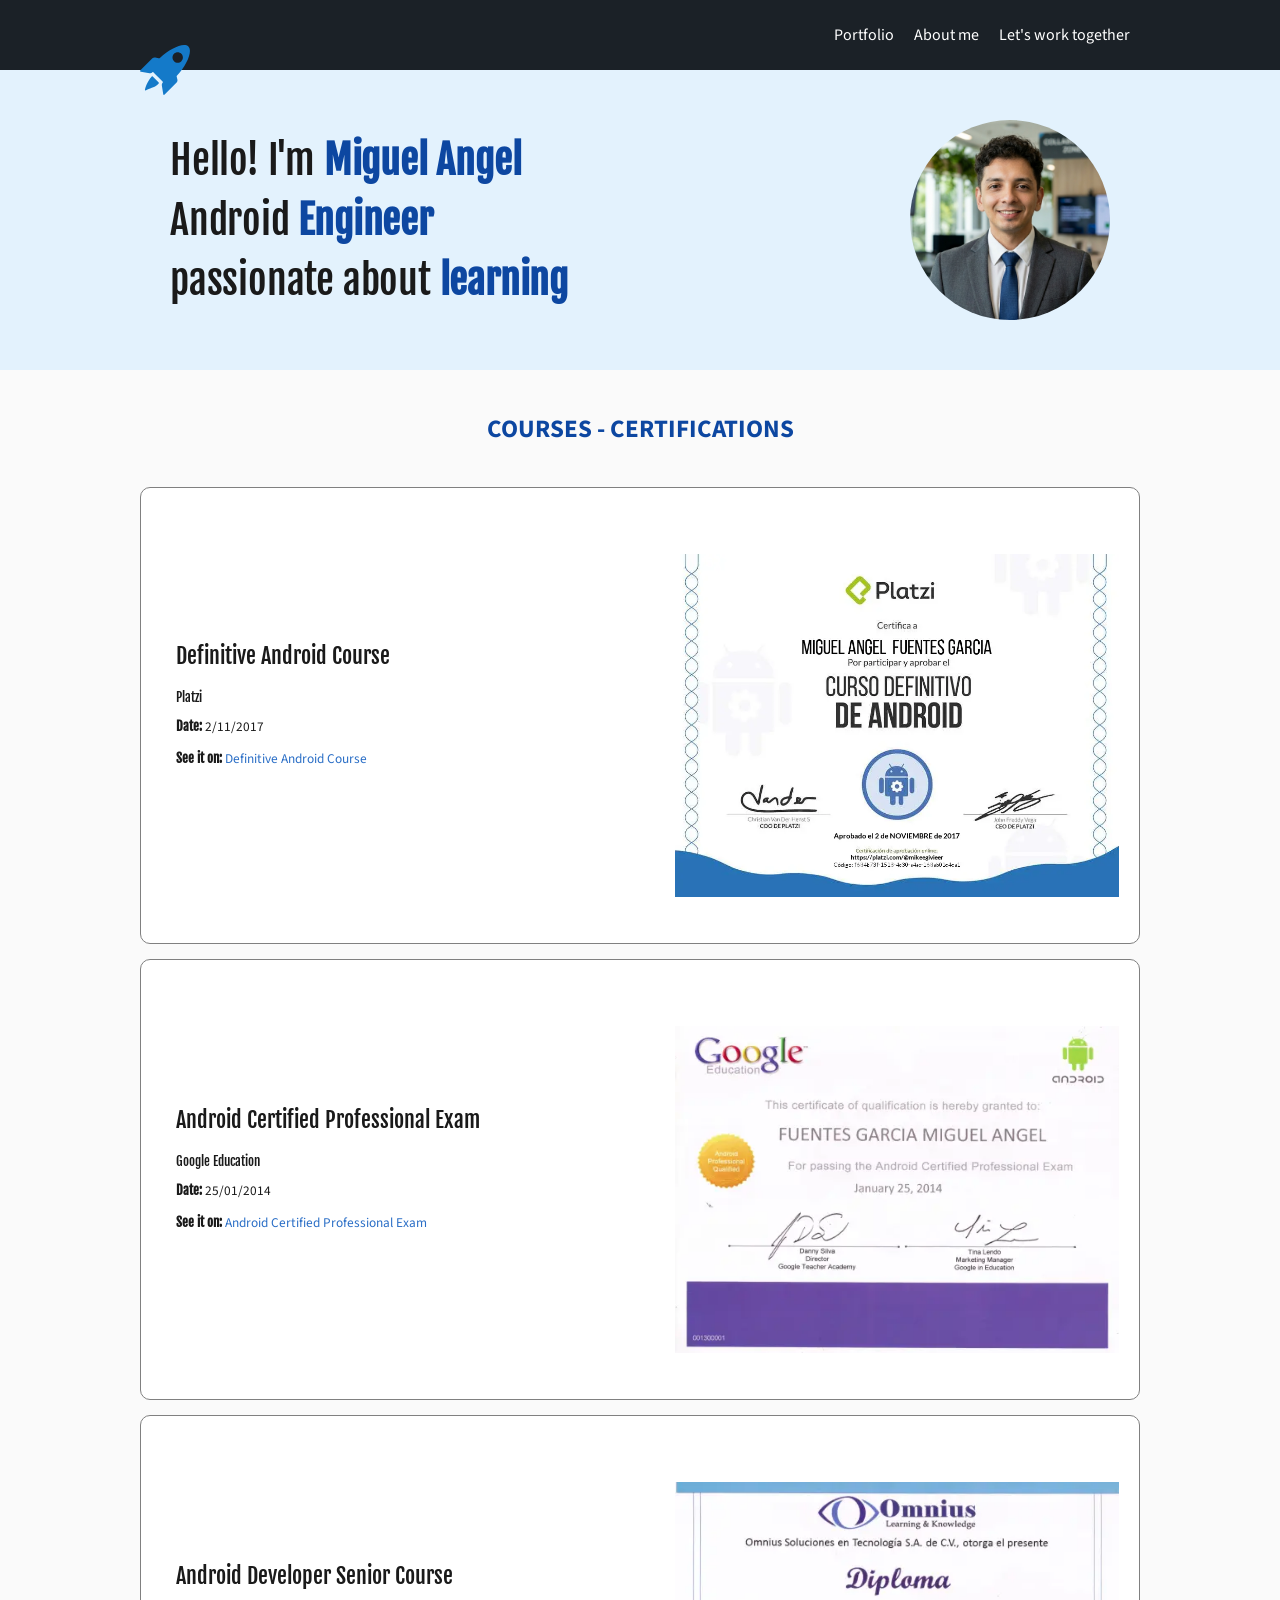
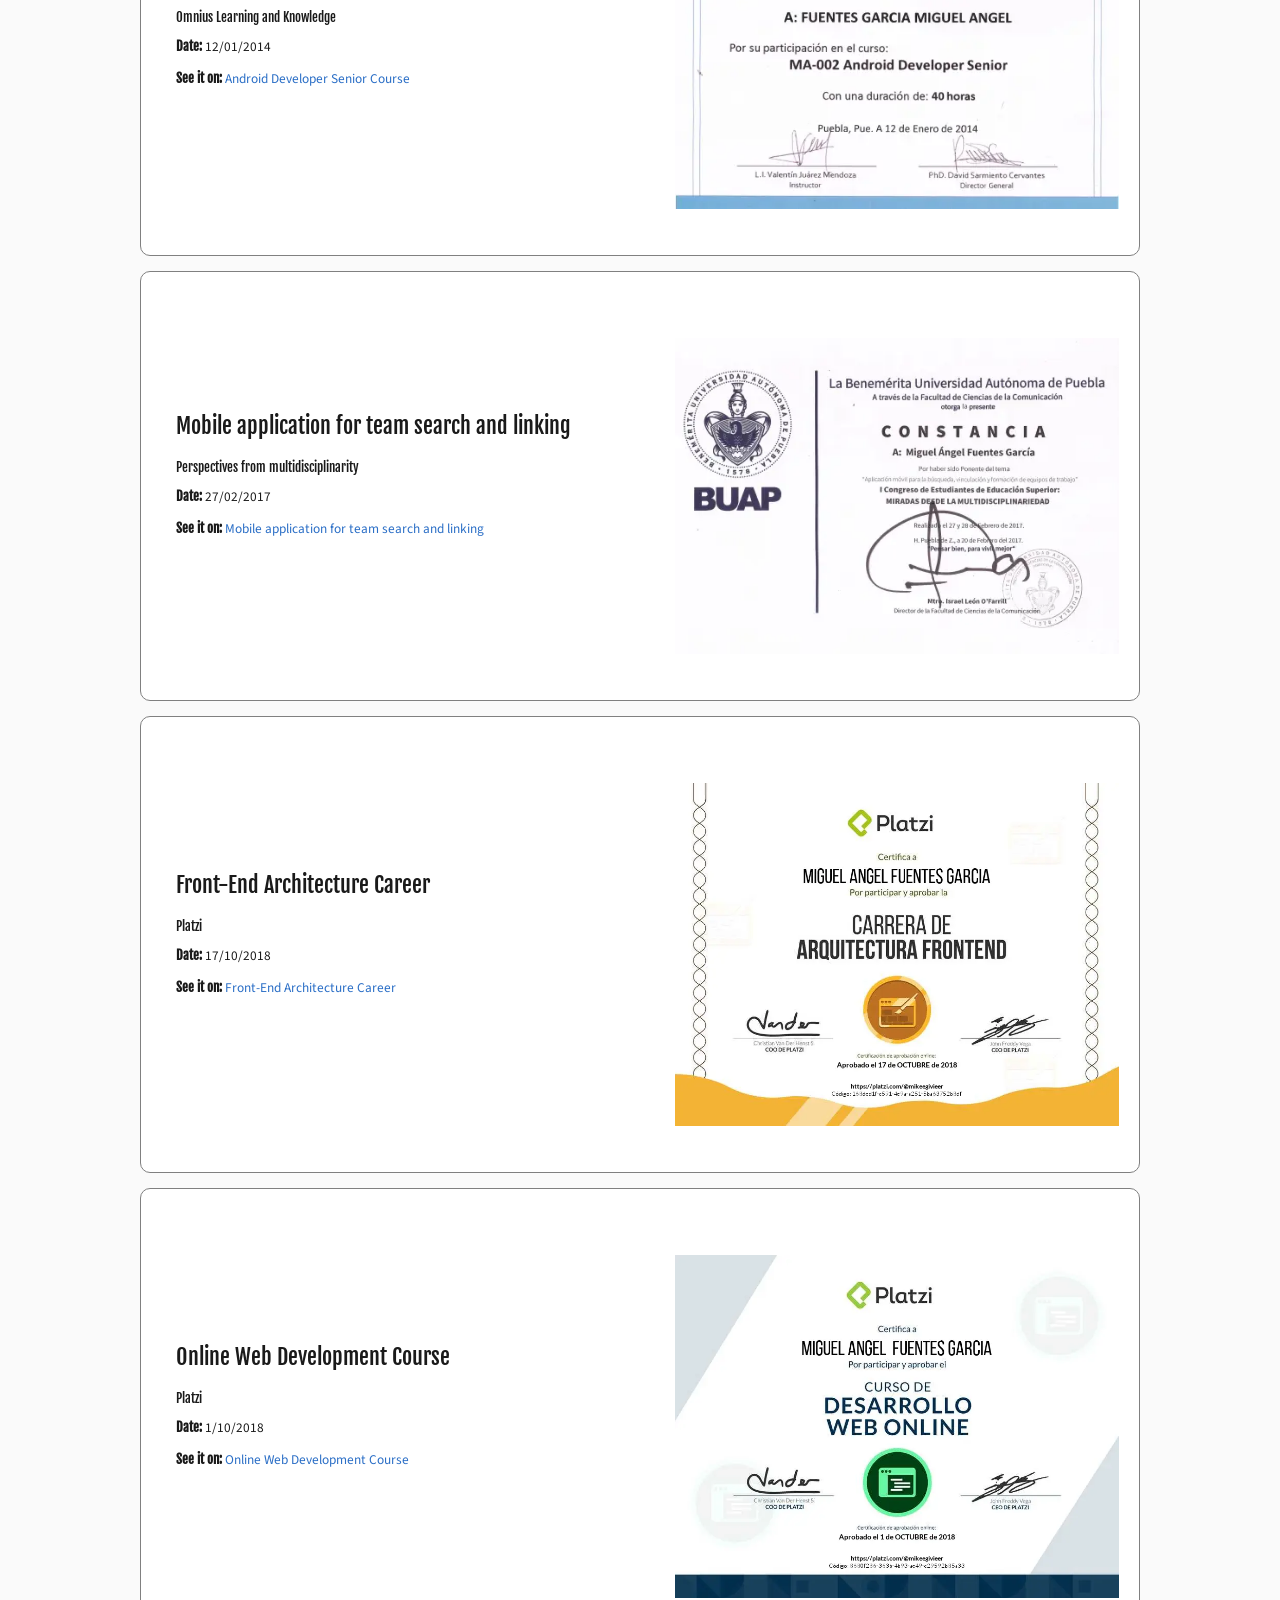
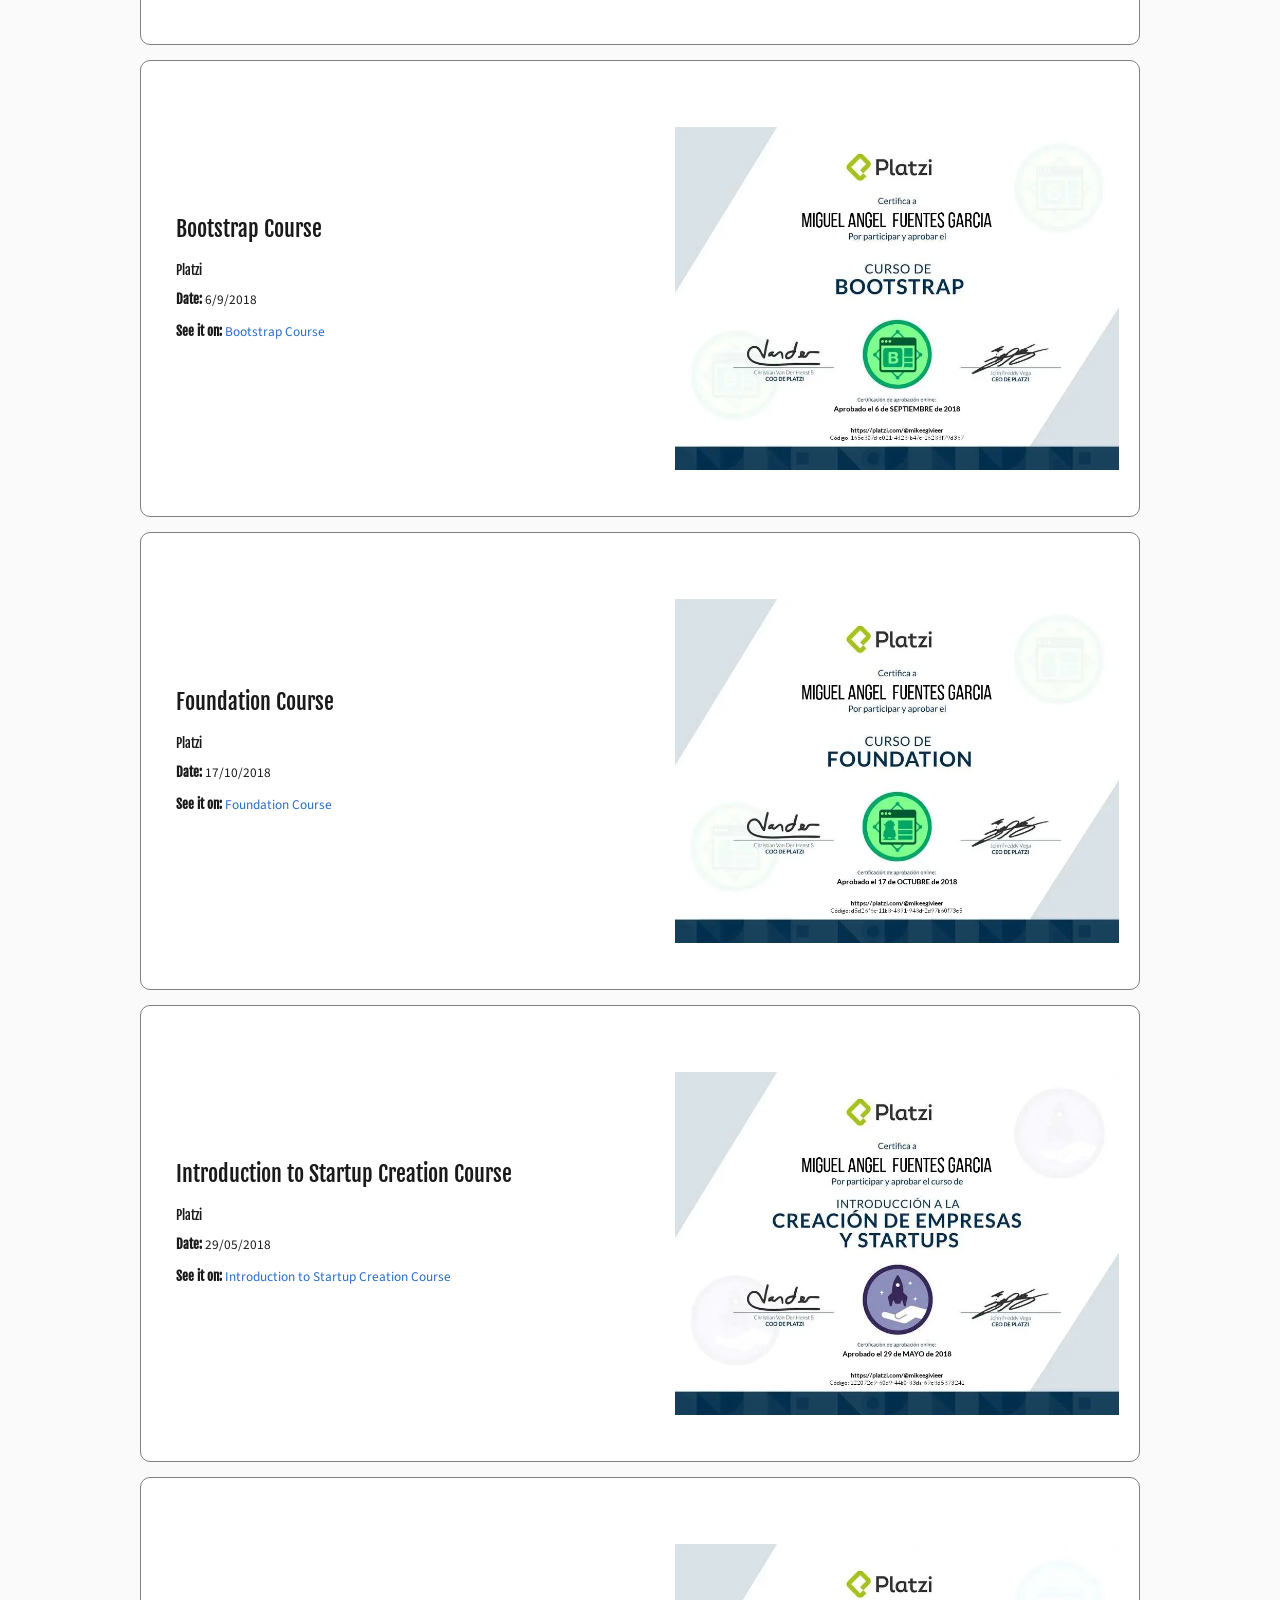
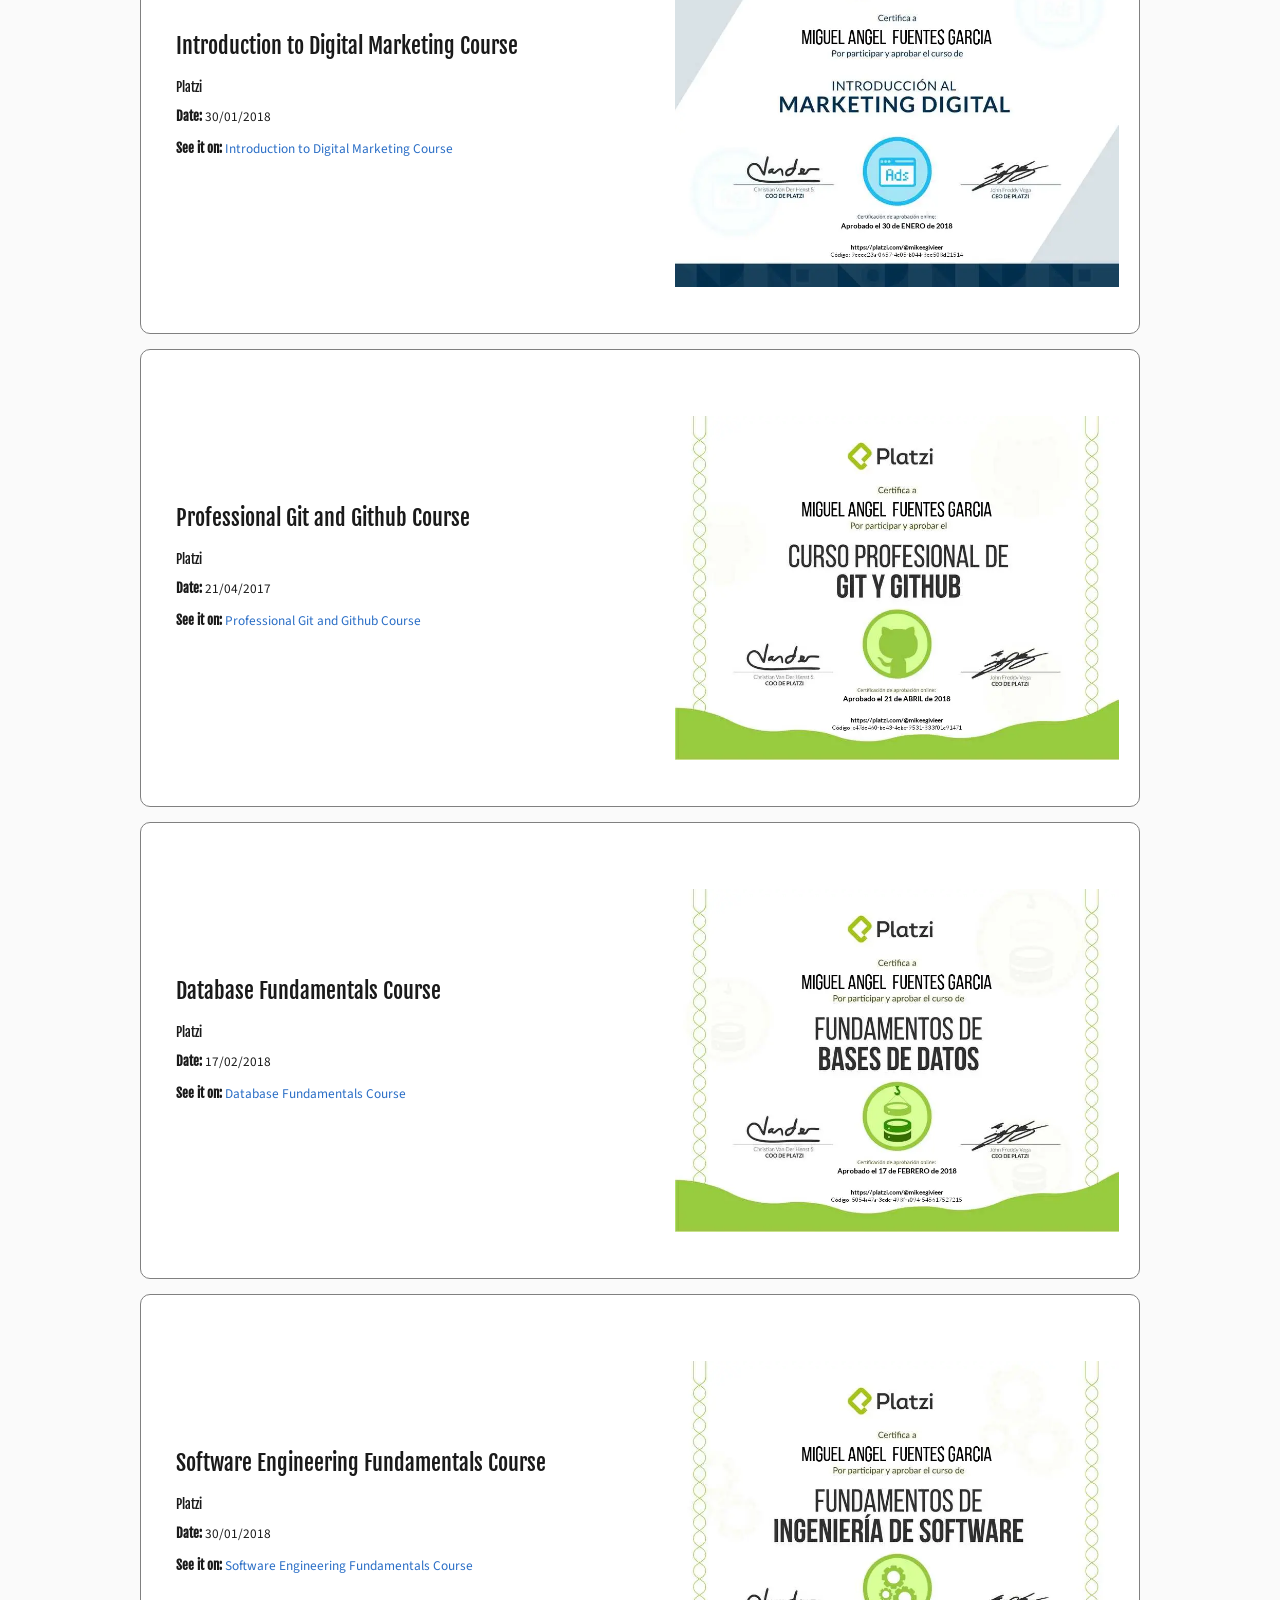
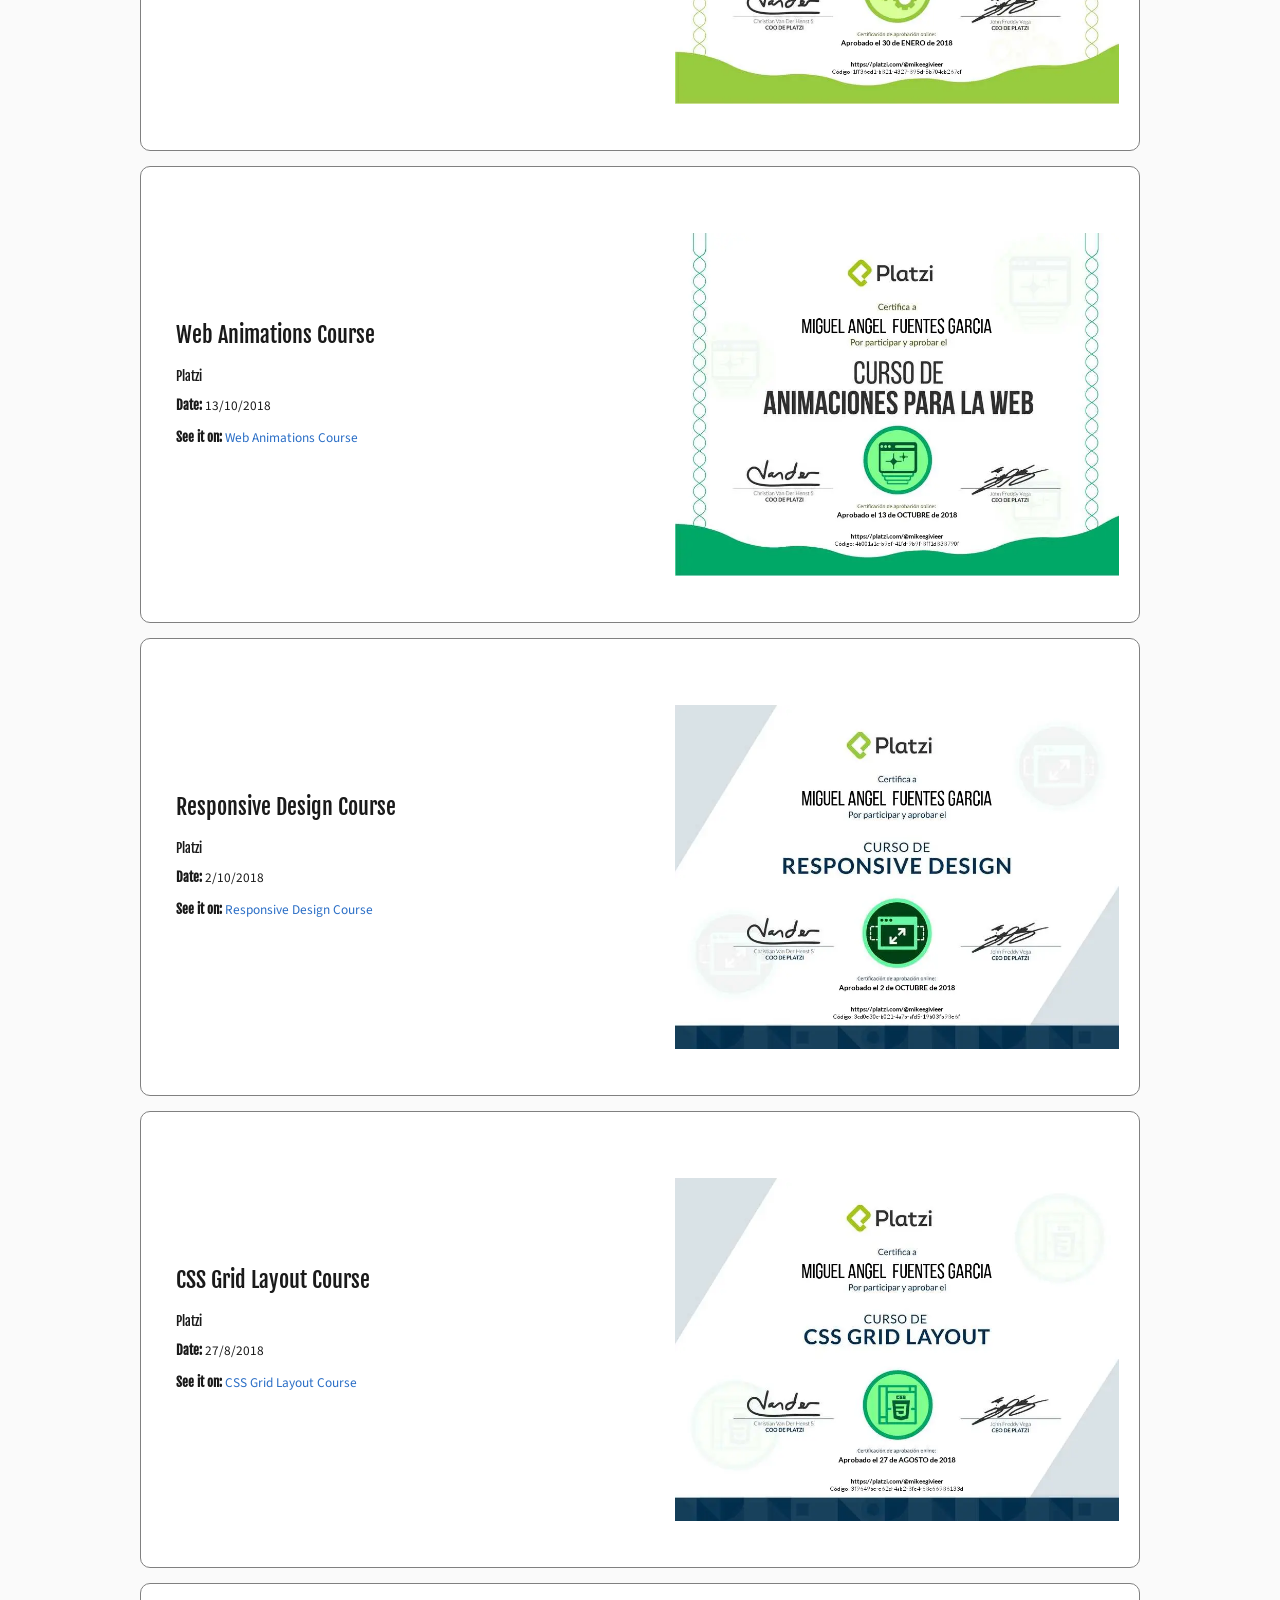
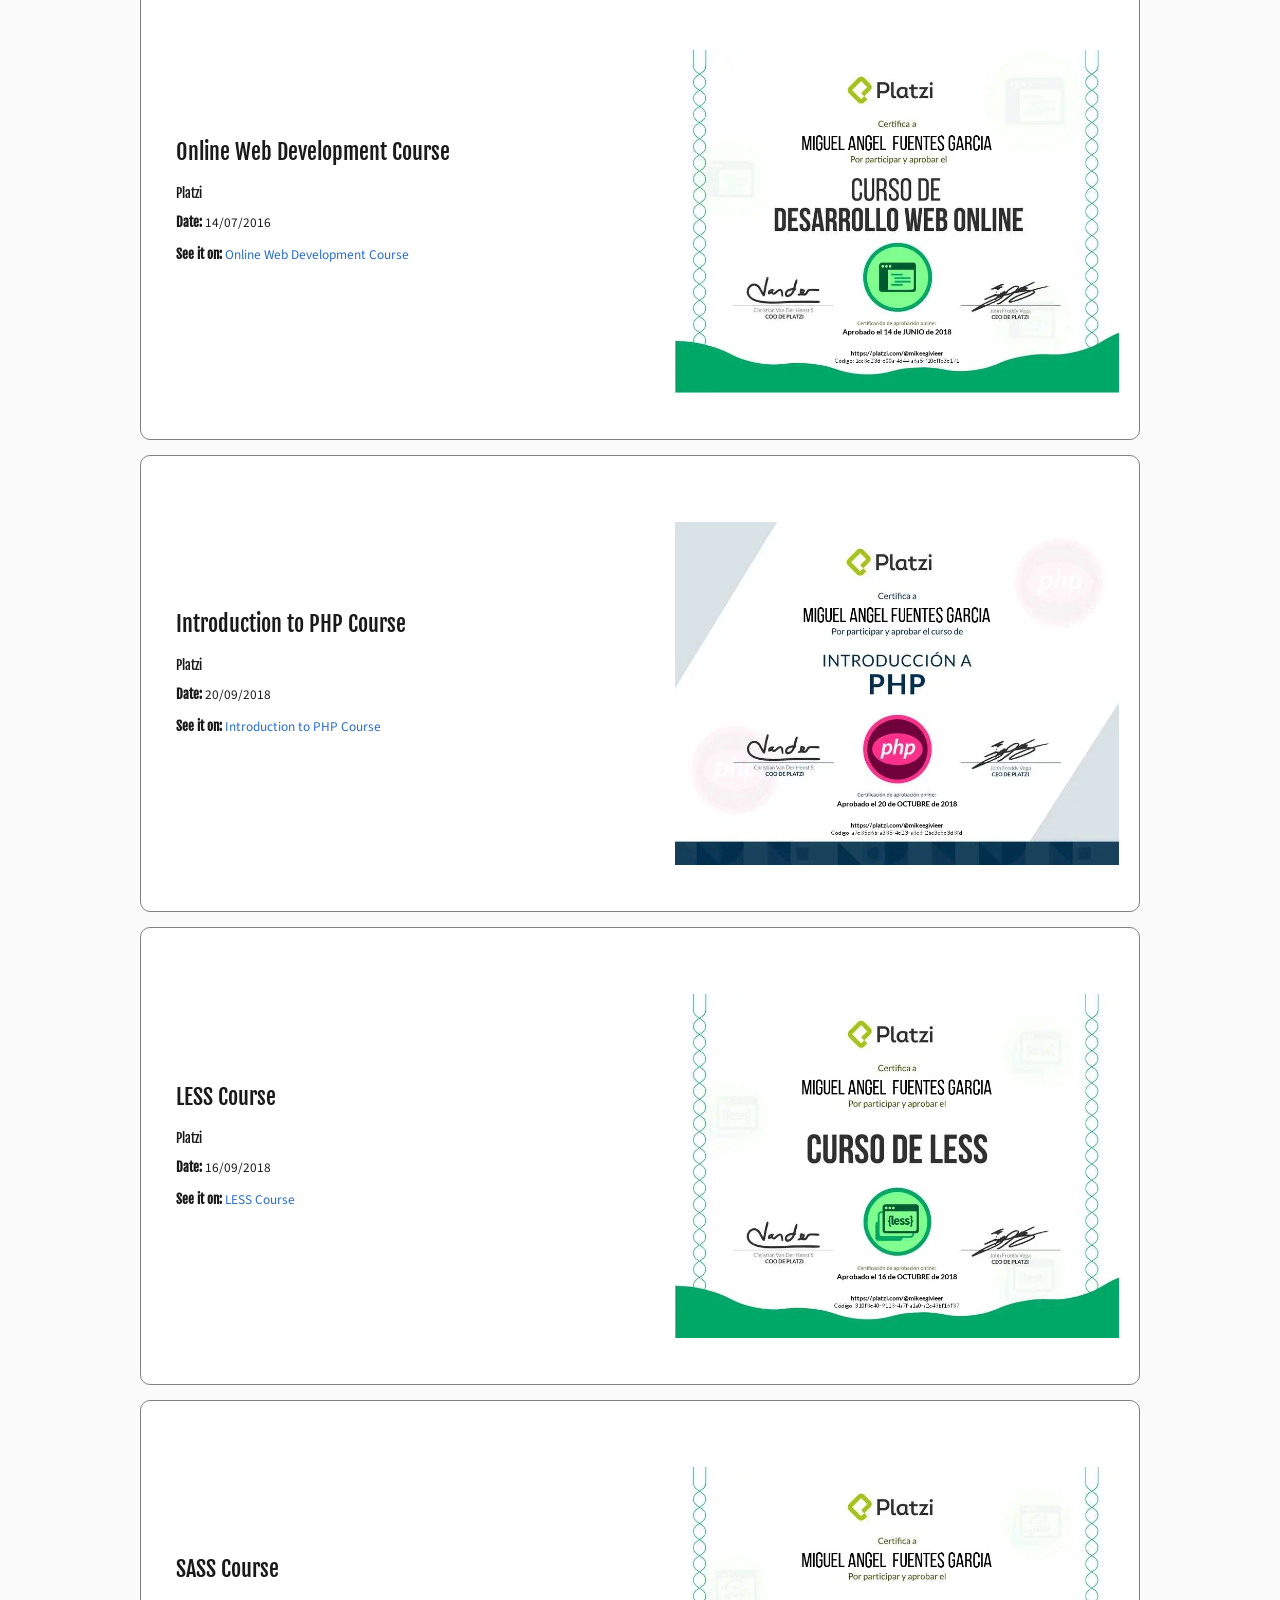
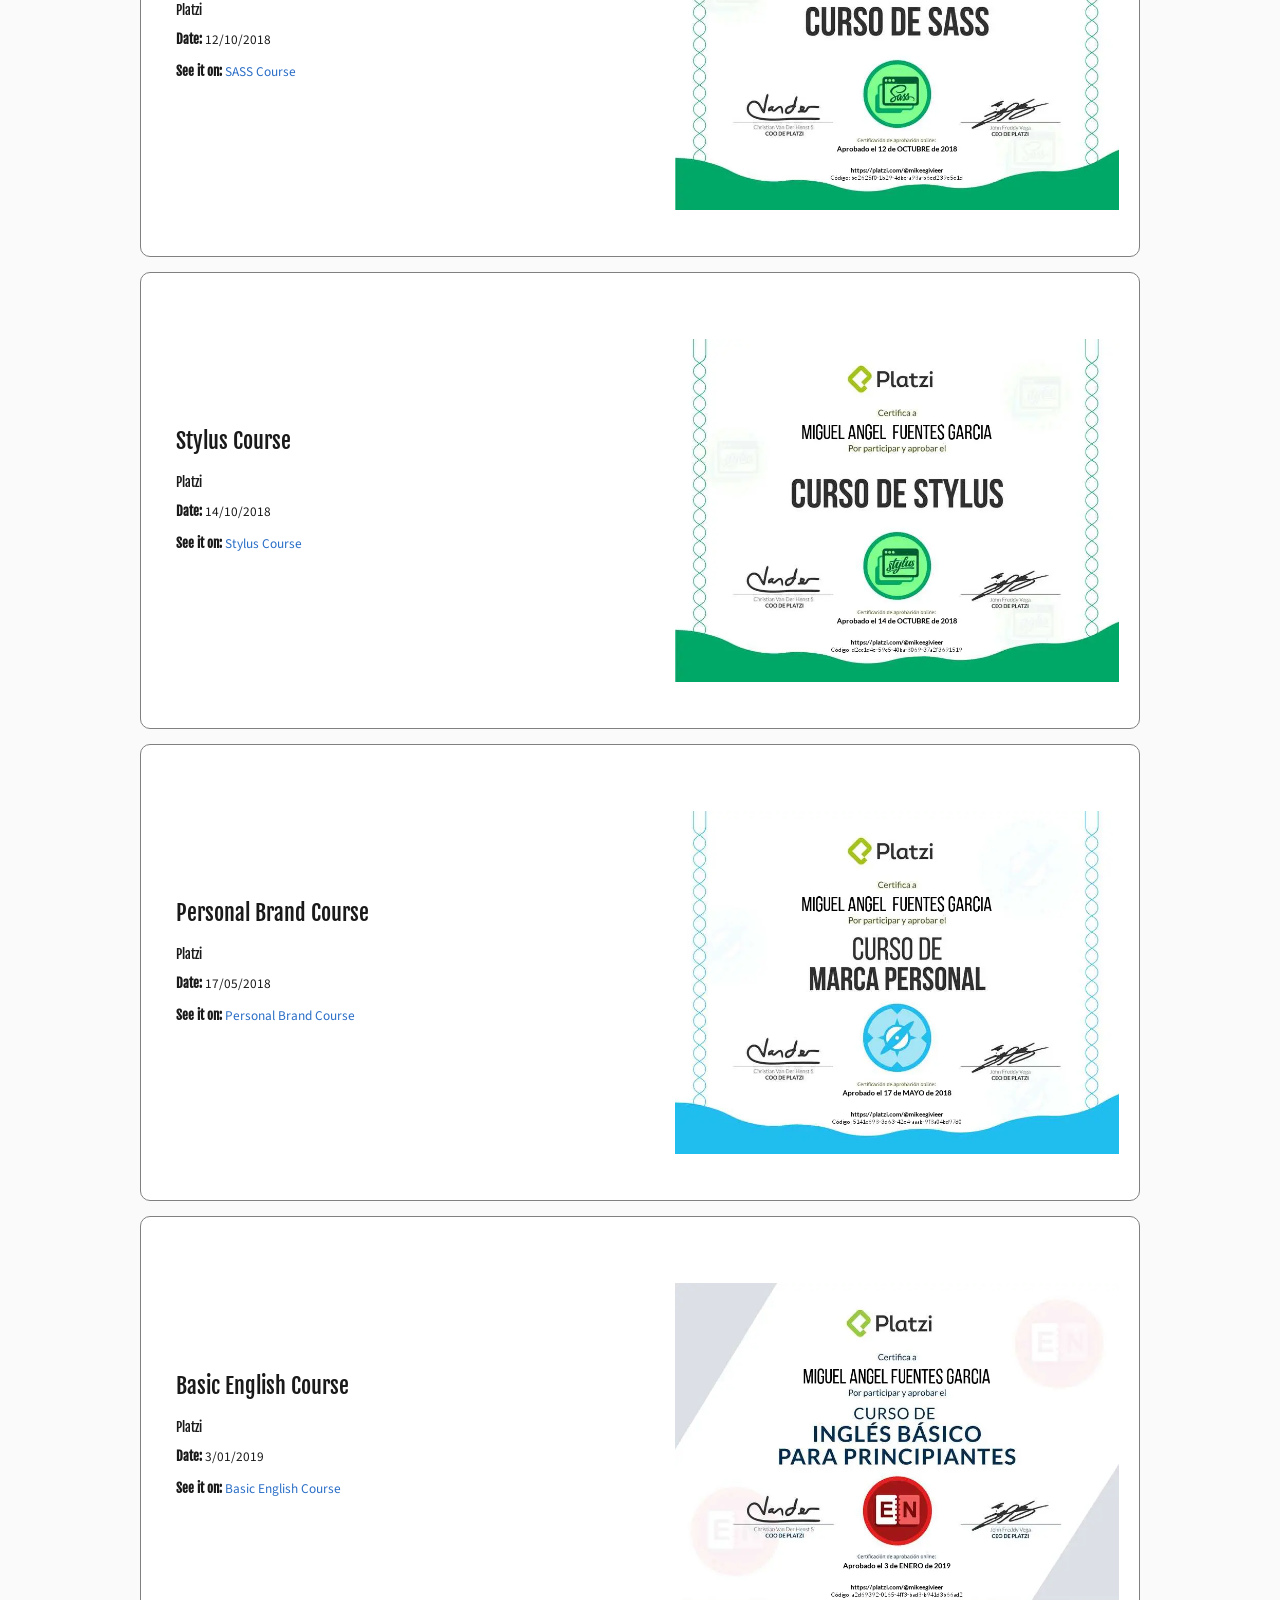
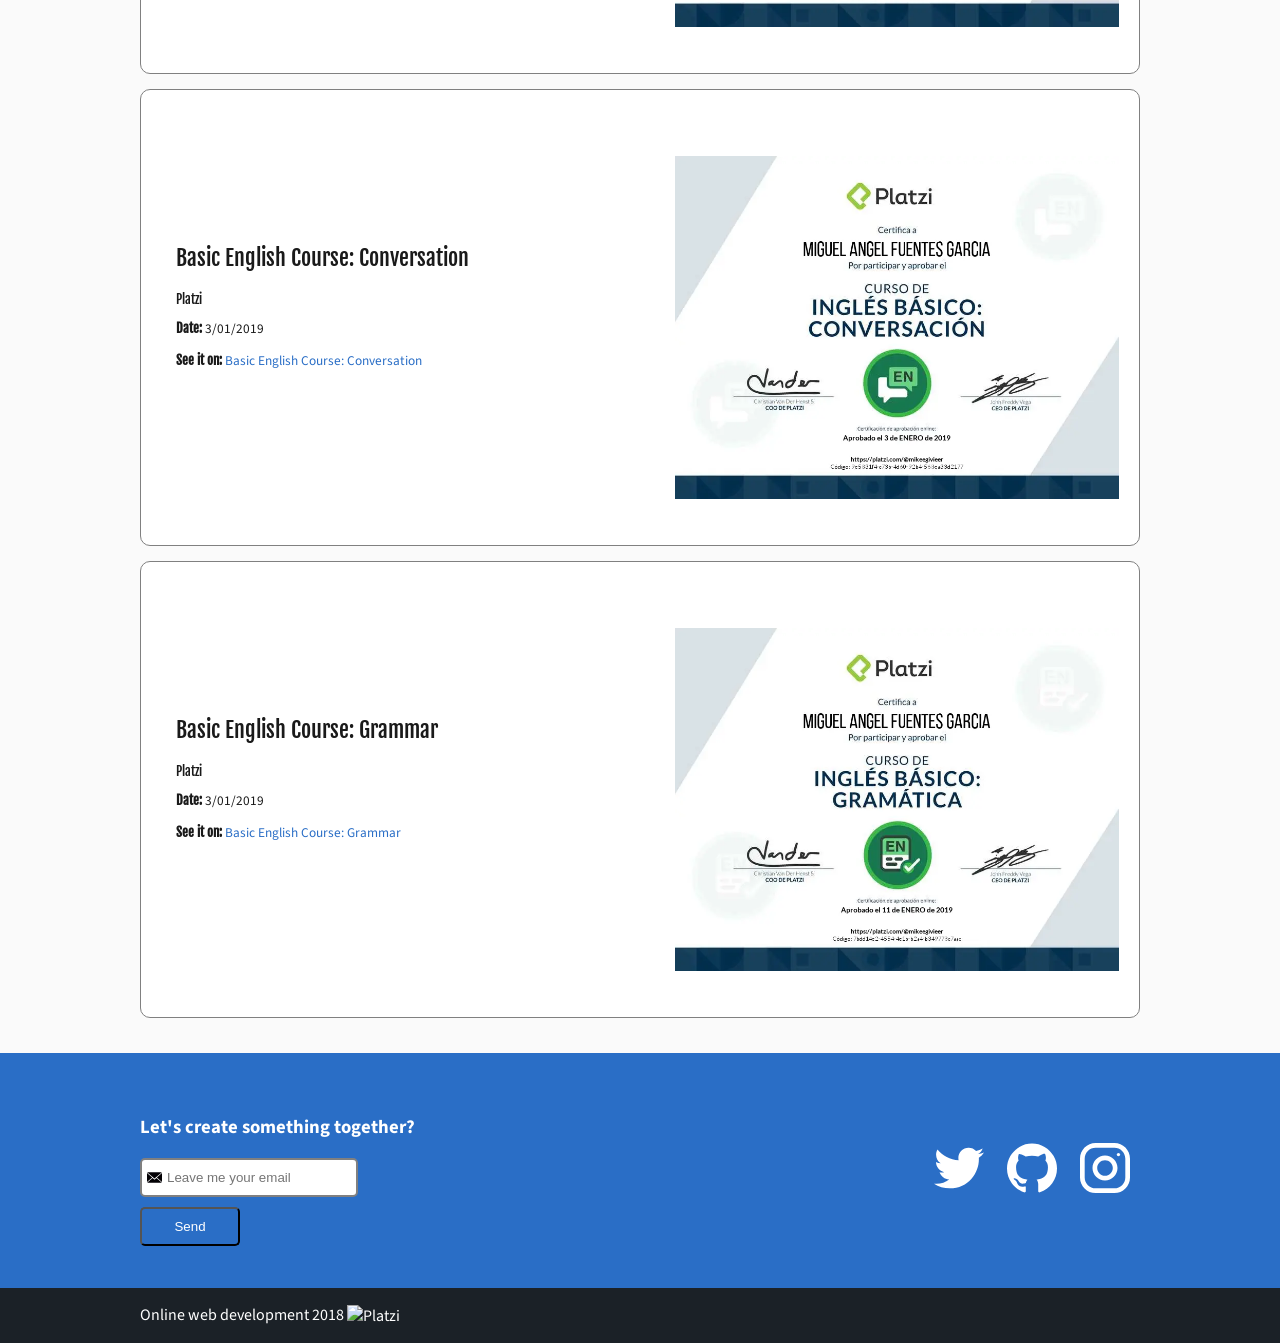
==== commit 05c53b28: "Feat: New avatar picture" ====
--- a/sobre-mi.html
+++ b/sobre-mi.html
@@ -40,7 +40,7 @@
                <h1>
                    Hello! I'm <strong> Miguel Angel</strong><br> Android<strong> Engineer</strong> <br> passionate about <strong> learning</strong>
                </h1>
-            <img class="hero-image" src="images/m1.webp" width="200" height="200" alt="Main image of the site"> 
+            <img class="hero-image" src="images/perfil-circular.png" width="200" height="200" alt="Portrait of Miguel Angel"> 
 
            </div>
        </section> 
@@ -55,9 +55,9 @@
              <article class="project">
                 <div class="project-details">
                     <h3 class="project-title">Definitive Android Course</h3>
-                    <h5 class="project-course">Platzi</h6>
+                    <h5 class="project-course">Platzi</h5>
                     <p class="project-date"><small><strong> Date:</strong> 2/11/2017 </small></p>
-                    <p class="project-url"><small><strong> See it on:</strong><a target="_blank" href="https://platzi.com/@mikeegivieer/curso/1049-android/diploma/detalle/"> Definitive Android Course</a></small></p>
+                    <p class="project-url"><small><strong> See it on:</strong><a target="_blank" rel="noopener noreferrer" href="https://platzi.com/@mikeegivieer/curso/1049-android/diploma/detalle/"> Definitive Android Course</a></small></p>
                     <p class="project-description"> </p>
                  </div>
                     <figure class="project-imageContainer">
@@ -68,9 +68,9 @@
              <article class="project">
                 <div class="project-details">
                     <h3 class="project-title">Android Certified Professional Exam</h3>
-                    <h5 class="project-course">Google Education</h6>
+                    <h5 class="project-course">Google Education</h5>
                     <p class="project-date"><small><strong> Date:</strong> 25/01/2014 </small></p>
-                    <p class="project-url"><small><strong> See it on:</strong><a target="_blank" href="#"> Android Certified Professional Exam</a></small></p>
+                    <p class="project-url"><small><strong> See it on:</strong><a target="_blank" rel="noopener noreferrer" href="#"> Android Certified Professional Exam</a></small></p>
                     <p class="project-description"> </p>
                  </div>
                     <figure class="project-imageContainer">
@@ -82,9 +82,9 @@
              <article class="project">
                 <div class="project-details">
                     <h3 class="project-title">Android Developer Senior Course</h3>
-                    <h5 class="project-course">Omnius Learning and Knowledge</h6>
+                    <h5 class="project-course">Omnius Learning and Knowledge</h5>
                     <p class="project-date"><small><strong> Date:</strong> 12/01/2014 </small></p>
-                    <p class="project-url"><small><strong> See it on:</strong><a target="_blank" href="#"> Android Developer Senior Course</a></small></p>
+                    <p class="project-url"><small><strong> See it on:</strong><a target="_blank" rel="noopener noreferrer" href="#"> Android Developer Senior Course</a></small></p>
                     <p class="project-description"> </p>
                  </div>
                     <figure class="project-imageContainer">
@@ -96,9 +96,9 @@
              <article class="project">
                 <div class="project-details">
                     <h3 class="project-title">Mobile application for team search and linking</h3>
-                    <h5 class="project-course">Perspectives from multidisciplinarity</h6>
+                    <h5 class="project-course">Perspectives from multidisciplinarity</h5>
                     <p class="project-date"><small><strong> Date:</strong> 27/02/2017 </small></p>
-                    <p class="project-url"><small><strong> See it on:</strong><a target="_blank" href="#"> Mobile application for team search and linking</a></small></p>
+                    <p class="project-url"><small><strong> See it on:</strong><a target="_blank" rel="noopener noreferrer" href="#"> Mobile application for team search and linking</a></small></p>
                     <p class="project-description"> </p>
                  </div>
                     <figure class="project-imageContainer">
@@ -109,9 +109,9 @@
              <article class="project">
                 <div class="project-details">
                     <h3 class="project-title">Front-End Architecture Career</h3>
-                    <h5 class="project-course">Platzi</h6>
+                    <h5 class="project-course">Platzi</h5>
                     <p class="project-date"><small><strong> Date:</strong> 17/10/2018 </small></p>
-                    <p class="project-url"><small><strong> See it on:</strong><a target="_blank" href="https://platzi.com/@mikeegivieer/carrera/42-arquitecto/diploma/detalle/"> Front-End Architecture Career</a></small></p>
+                    <p class="project-url"><small><strong> See it on:</strong><a target="_blank" rel="noopener noreferrer" href="https://platzi.com/@mikeegivieer/carrera/42-arquitecto/diploma/detalle/"> Front-End Architecture Career</a></small></p>
                     <p class="project-description"> </p>
                  </div>
                     <figure class="project-imageContainer">
@@ -123,9 +123,9 @@
              <article class="project">
                 <div class="project-details">
                     <h3 class="project-title">Online Web Development Course</h3>
-                    <h5 class="project-course">Platzi</h6>
+                    <h5 class="project-course">Platzi</h5>
                     <p class="project-date"><small><strong> Date:</strong> 1/10/2018 </small></p>
-                    <p class="project-url"><small><strong> See it on:</strong><a target="_blank" href="https://platzi.com/@mikeegivieer/curso/1350-html5-css3/diploma/detalle/"> Online Web Development Course</a></small></p>
+                    <p class="project-url"><small><strong> See it on:</strong><a target="_blank" rel="noopener noreferrer" href="https://platzi.com/@mikeegivieer/curso/1350-html5-css3/diploma/detalle/"> Online Web Development Course</a></small></p>
                     <p class="project-description"></p>
                  </div>
                     <figure class="project-imageContainer">
@@ -136,9 +136,9 @@
              <article class="project">
                 <div class="project-details">
                     <h3 class="project-title">Bootstrap Course</h3>
-                    <h5 class="project-course">Platzi</h6>
+                    <h5 class="project-course">Platzi</h5>
                     <p class="project-date"><small><strong> Date:</strong> 6/9/2018 </small></p>
-                    <p class="project-url"><small><strong> See it on:</strong><a target="_blank" href="https://platzi.com/@mikeegivieer/curso/1331-bootstrap/diploma/detalle/"> Bootstrap Course</a></small></p>
+                    <p class="project-url"><small><strong> See it on:</strong><a target="_blank" rel="noopener noreferrer" href="https://platzi.com/@mikeegivieer/curso/1331-bootstrap/diploma/detalle/"> Bootstrap Course</a></small></p>
                     <p class="project-description"></p>
                  </div>
                     <figure class="project-imageContainer">
@@ -150,9 +150,9 @@
              <article class="project">
                 <div class="project-details">
                     <h3 class="project-title">Foundation Course</h3>
-                    <h5 class="project-course">Platzi</h6>
+                    <h5 class="project-course">Platzi</h5>
                     <p class="project-date"><small><strong> Date:</strong> 17/10/2018 </small></p>
-                    <p class="project-url"><small><strong> See it on:</strong><a target="_blank" href="https://platzi.com/@mikeegivieer/curso/1332-foundation/diploma/detalle/"> Foundation Course</a></small></p>
+                    <p class="project-url"><small><strong> See it on:</strong><a target="_blank" rel="noopener noreferrer" href="https://platzi.com/@mikeegivieer/curso/1332-foundation/diploma/detalle/"> Foundation Course</a></small></p>
                     <p class="project-description"></p>
                  </div>
                     <figure class="project-imageContainer">
@@ -167,9 +167,9 @@
              <article class="project">
                 <div class="project-details">
                     <h3 class="project-title">Introduction to Startup Creation Course</h3>
-                    <h5 class="project-course">Platzi</h6>
+                    <h5 class="project-course">Platzi</h5>
                     <p class="project-date"><small><strong> Date:</strong> 29/05/2018 </small></p>
-                    <p class="project-url"><small><strong> See it on:</strong><a target="_blank" href="https://platzi.com/@mikeegivieer/curso/1186-creacion-de-empresas/diploma/detalle/"> Introduction to Startup Creation Course</a></small></p>
+                    <p class="project-url"><small><strong> See it on:</strong><a target="_blank" rel="noopener noreferrer" href="https://platzi.com/@mikeegivieer/curso/1186-creacion-de-empresas/diploma/detalle/"> Introduction to Startup Creation Course</a></small></p>
                     <p class="project-description"> </p>
                  </div>
                     <figure class="project-imageContainer">
@@ -180,9 +180,9 @@
              <article class="project">
                 <div class="project-details">
                     <h3 class="project-title">Introduction to Digital Marketing Course</h3>
-                    <h5 class="project-course">Platzi</h6>
+                    <h5 class="project-course">Platzi</h5>
                     <p class="project-date"><small><strong> Date:</strong> 30/01/2018 </small></p>
-                    <p class="project-url"><small><strong> See it on:</strong><a target="_blank" href="https://platzi.com/@mikeegivieer/curso/1108-introduccion-marketing-2017/diploma/detalle/"> Introduction to Digital Marketing Course</a></small></p>
+                    <p class="project-url"><small><strong> See it on:</strong><a target="_blank" rel="noopener noreferrer" href="https://platzi.com/@mikeegivieer/curso/1108-introduccion-marketing-2017/diploma/detalle/"> Introduction to Digital Marketing Course</a></small></p>
                     <p class="project-description"> </p>
                  </div>
                     <figure class="project-imageContainer">
@@ -193,9 +193,9 @@
              <article class="project">
                 <div class="project-details">
                     <h3 class="project-title">Professional Git and Github Course</h3>
-                    <h5 class="project-course">Platzi</h6>
+                    <h5 class="project-course">Platzi</h5>
                     <p class="project-date"><small><strong> Date:</strong> 21/04/2017 </small></p>
-                    <p class="project-url"><small><strong> See it on:</strong><a target="_blank" href="https://platzi.com/@mikeegivieer/curso/1170-git-github/diploma/detalle/"> Professional Git and Github Course</a></small></p>
+                    <p class="project-url"><small><strong> See it on:</strong><a target="_blank" rel="noopener noreferrer" href="https://platzi.com/@mikeegivieer/curso/1170-git-github/diploma/detalle/"> Professional Git and Github Course</a></small></p>
                     <p class="project-description"> </p>
                  </div>
                     <figure class="project-imageContainer">
@@ -206,9 +206,9 @@
              <article class="project">
                 <div class="project-details">
                     <h3 class="project-title">Database Fundamentals Course</h3>
-                    <h5 class="project-course">Platzi</h6>
+                    <h5 class="project-course">Platzi</h5>
                     <p class="project-date"><small><strong> Date:</strong> 17/02/2018 </small></p>
-                    <p class="project-url"><small><strong> See it on:</strong><a target="_blank" href="https://platzi.com/@mikeegivieer/curso/1183-bd/diploma/detalle/"> Database Fundamentals Course</a></small></p>
+                    <p class="project-url"><small><strong> See it on:</strong><a target="_blank" rel="noopener noreferrer" href="https://platzi.com/@mikeegivieer/curso/1183-bd/diploma/detalle/"> Database Fundamentals Course</a></small></p>
                     <p class="project-description"> </p>
                  </div>
                     <figure class="project-imageContainer">
@@ -219,9 +219,9 @@
              <article class="project">
                 <div class="project-details">
                     <h3 class="project-title">Software Engineering Fundamentals Course</h3>
-                    <h5 class="project-course">Platzi</h6>
+                    <h5 class="project-course">Platzi</h5>
                     <p class="project-date"><small><strong> Date:</strong> 30/01/2018 </small></p>
-                    <p class="project-url"><small><strong> See it on:</strong><a target="_blank" href="https://platzi.com/@mikeegivieer/curso/1098-ingenieria/diploma/detalle/"> Software Engineering Fundamentals Course</a></small></p>
+                    <p class="project-url"><small><strong> See it on:</strong><a target="_blank" rel="noopener noreferrer" href="https://platzi.com/@mikeegivieer/curso/1098-ingenieria/diploma/detalle/"> Software Engineering Fundamentals Course</a></small></p>
                     <p class="project-description"> </p>
                  </div>
                     <figure class="project-imageContainer">
@@ -235,9 +235,9 @@
              <article class="project">
                 <div class="project-details">
                     <h3 class="project-title">Web Animations Course</h3>
-                    <h5 class="project-course">Platzi</h6>
+                    <h5 class="project-course">Platzi</h5>
                     <p class="project-date"><small><strong> Date:</strong> 13/10/2018 </small></p>
-                    <p class="project-url"><small><strong> See it on:</strong><a target="_blank" href="https://platzi.com/@mikeegivieer/curso/1103-animaciones-web/diploma/detalle/"> Web Animations Course</a></small></p>
+                    <p class="project-url"><small><strong> See it on:</strong><a target="_blank" rel="noopener noreferrer" href="https://platzi.com/@mikeegivieer/curso/1103-animaciones-web/diploma/detalle/"> Web Animations Course</a></small></p>
                     <p class="project-description"></p>
                  </div>
                     <figure class="project-imageContainer">
@@ -250,9 +250,9 @@
              <article class="project">
                 <div class="project-details">
                     <h3 class="project-title">Responsive Design Course</h3>
-                    <h5 class="project-course">Platzi</h6>
+                    <h5 class="project-course">Platzi</h5>
                     <p class="project-date"><small><strong> Date:</strong> 2/10/2018 </small></p>
-                    <p class="project-url"><small><strong> See it on:</strong><a target="_blank" href="https://platzi.com/@mikeegivieer/curso/1362-responsive-design/diploma/detalle/"> Responsive Design Course</a></small></p>
+                    <p class="project-url"><small><strong> See it on:</strong><a target="_blank" rel="noopener noreferrer" href="https://platzi.com/@mikeegivieer/curso/1362-responsive-design/diploma/detalle/"> Responsive Design Course</a></small></p>
                     <p class="project-description"></p>
                  </div>
                     <figure class="project-imageContainer">
@@ -263,9 +263,9 @@
              <article class="project">
                 <div class="project-details">
                     <h3 class="project-title">CSS Grid Layout Course</h3>
-                    <h5 class="project-course">Platzi</h6>
+                    <h5 class="project-course">Platzi</h5>
                     <p class="project-date"><small><strong> Date:</strong> 27/8/2018 </small></p>
-                    <p class="project-url"><small><strong> See it on:</strong><a target="_blank" href="https://platzi.com/@mikeegivieer/curso/1229-css-grid-layout/diploma/detalle/"> CSS Grid Layout Course</a></small></p>
+                    <p class="project-url"><small><strong> See it on:</strong><a target="_blank" rel="noopener noreferrer" href="https://platzi.com/@mikeegivieer/curso/1229-css-grid-layout/diploma/detalle/"> CSS Grid Layout Course</a></small></p>
                     <p class="project-description"></p>
                  </div>
                     <figure class="project-imageContainer">
@@ -281,9 +281,9 @@
              <article class="project">
                 <div class="project-details">
                     <h3 class="project-title">Online Web Development Course</h3>
-                    <h5 class="project-course">Platzi</h6>
+                    <h5 class="project-course">Platzi</h5>
                     <p class="project-date"><small><strong> Date:</strong> 14/07/2016 </small></p>
-                    <p class="project-url"><small><strong> See it on:</strong><a target="_blank" href="https://platzi.com/@mikeegivieer/curso/1034-html5-css3-2016/diploma/detalle/"> Online Web Development Course</a></small></p>
+                    <p class="project-url"><small><strong> See it on:</strong><a target="_blank" rel="noopener noreferrer" href="https://platzi.com/@mikeegivieer/curso/1034-html5-css3-2016/diploma/detalle/"> Online Web Development Course</a></small></p>
                     <p class="project-description"></p>
                  </div>
                     <figure class="project-imageContainer">
@@ -296,9 +296,9 @@
              <article class="project">
                 <div class="project-details">
                     <h3 class="project-title">Introduction to PHP Course</h3>
-                    <h5 class="project-course">Platzi</h6>
+                    <h5 class="project-course">Platzi</h5>
                     <p class="project-date"><small><strong> Date:</strong> 20/09/2018 </small></p>
-                    <p class="project-url"><small><strong> See it on:</strong><a target="_blank" href="https://platzi.com/@mikeegivieer/curso/1338-php/diploma/detalle/"> Introduction to PHP Course</a></small></p>
+                    <p class="project-url"><small><strong> See it on:</strong><a target="_blank" rel="noopener noreferrer" href="https://platzi.com/@mikeegivieer/curso/1338-php/diploma/detalle/"> Introduction to PHP Course</a></small></p>
                     <p class="project-description"></p>
                  </div>
                     <figure class="project-imageContainer">
@@ -309,9 +309,9 @@
              <article class="project">
                 <div class="project-details">
                     <h3 class="project-title">LESS Course</h3>
-                    <h5 class="project-course">Platzi</h6>
+                    <h5 class="project-course">Platzi</h5>
                     <p class="project-date"><small><strong> Date:</strong> 16/09/2018 </small></p>
-                    <p class="project-url"><small><strong> See it on:</strong><a target="_blank" href="https://platzi.com/@mikeegivieer/curso/1246-less/diploma/detalle/"> LESS Course</a></small></p>
+                    <p class="project-url"><small><strong> See it on:</strong><a target="_blank" rel="noopener noreferrer" href="https://platzi.com/@mikeegivieer/curso/1246-less/diploma/detalle/"> LESS Course</a></small></p>
                     <p class="project-description"></p>
                  </div>
                     <figure class="project-imageContainer">
@@ -322,9 +322,9 @@
              <article class="project">
                 <div class="project-details">
                     <h3 class="project-title">SASS Course</h3>
-                    <h5 class="project-course">Platzi</h6>
+                    <h5 class="project-course">Platzi</h5>
                     <p class="project-date"><small><strong> Date:</strong> 12/10/2018 </small></p>
-                    <p class="project-url"><small><strong> See it on:</strong><a target="_blank" href="https://platzi.com/@mikeegivieer/curso/1244-sass/diploma/detalle/"> SASS Course</a></small></p>
+                    <p class="project-url"><small><strong> See it on:</strong><a target="_blank" rel="noopener noreferrer" href="https://platzi.com/@mikeegivieer/curso/1244-sass/diploma/detalle/"> SASS Course</a></small></p>
                     <p class="project-description"></p>
                  </div>
                     <figure class="project-imageContainer">
@@ -335,9 +335,9 @@
              <article class="project">
                 <div class="project-details">
                     <h3 class="project-title">Stylus Course</h3>
-                    <h5 class="project-course">Platzi</h6>
+                    <h5 class="project-course">Platzi</h5>
                     <p class="project-date"><small><strong> Date:</strong> 14/10/2018 </small></p>
-                    <p class="project-url"><small><strong> See it on:</strong><a target="_blank" href="https://platzi.com/@mikeegivieer/curso/1245-stylus/diploma/detalle/"> Stylus Course</a></small></p>
+                    <p class="project-url"><small><strong> See it on:</strong><a target="_blank" rel="noopener noreferrer" href="https://platzi.com/@mikeegivieer/curso/1245-stylus/diploma/detalle/"> Stylus Course</a></small></p>
                     <p class="project-description"></p>
                  </div>
                     <figure class="project-imageContainer">
@@ -348,9 +348,9 @@
              <article class="project">
                 <div class="project-details">
                     <h3 class="project-title">Personal Brand Course</h3>
-                    <h5 class="project-course">Platzi</h6>
+                    <h5 class="project-course">Platzi</h5>
                     <p class="project-date"><small><strong> Date:</strong> 17/05/2018 </small></p>
-                    <p class="project-url"><small><strong> See it on:</strong><a target="_blank" href="https://platzi.com/@mikeegivieer/curso/1220-marca-personal/diploma/detalle/"> Personal Brand Course</a></small></p>
+                    <p class="project-url"><small><strong> See it on:</strong><a target="_blank" rel="noopener noreferrer" href="https://platzi.com/@mikeegivieer/curso/1220-marca-personal/diploma/detalle/"> Personal Brand Course</a></small></p>
                     <p class="project-description"></p>
                  </div>
                     <figure class="project-imageContainer">
@@ -363,9 +363,9 @@
              <article class="project">
                 <div class="project-details">
                     <h3 class="project-title">Basic English Course</h3>
-                    <h5 class="project-course">Platzi</h6>
+                    <h5 class="project-course">Platzi</h5>
                     <p class="project-date"><small><strong> Date:</strong> 3/01/2019 </small></p>
-                    <p class="project-url"><small><strong> See it on:</strong><a target="_blank" href="https://platzi.com/@mikeegivieer/curso/1358-ingles-basico/diploma/detalle/"> Basic English Course</a></small></p>
+                    <p class="project-url"><small><strong> See it on:</strong><a target="_blank" rel="noopener noreferrer" href="https://platzi.com/@mikeegivieer/curso/1358-ingles-basico/diploma/detalle/"> Basic English Course</a></small></p>
                     <p class="project-description"></p>
                  </div>
                     <figure class="project-imageContainer">
@@ -376,9 +376,9 @@
              <article class="project">
                 <div class="project-details">
                     <h3 class="project-title">Basic English Course: Conversation</h3>
-                    <h5 class="project-course">Platzi</h6>
+                    <h5 class="project-course">Platzi</h5>
                     <p class="project-date"><small><strong> Date:</strong> 3/01/2019 </small></p>
-                    <p class="project-url"><small><strong> See it on:</strong><a target="_blank" href="https://platzi.com/@mikeegivieer/curso/1371-ingles-conversacion/diploma/detalle/"> Basic English Course: Conversation</a></small></p>
+                    <p class="project-url"><small><strong> See it on:</strong><a target="_blank" rel="noopener noreferrer" href="https://platzi.com/@mikeegivieer/curso/1371-ingles-conversacion/diploma/detalle/"> Basic English Course: Conversation</a></small></p>
                     <p class="project-description"></p>
                  </div>
                     <figure class="project-imageContainer">
@@ -389,9 +389,9 @@
              <article class="project">
                 <div class="project-details">
                     <h3 class="project-title">Basic English Course: Grammar</h3>
-                    <h5 class="project-course">Platzi</h6>
+                    <h5 class="project-course">Platzi</h5>
                     <p class="project-date"><small><strong> Date:</strong> 3/01/2019 </small></p>
-                    <p class="project-url"><small><strong> See it on:</strong><a target="_blank" href="https://platzi.com/@mikeegivieer/curso/1370-ingles-gramatica/diploma/detalle/"> Basic English Course: Grammar</a></small></p>
+                    <p class="project-url"><small><strong> See it on:</strong><a target="_blank" rel="noopener noreferrer" href="https://platzi.com/@mikeegivieer/curso/1370-ingles-gramatica/diploma/detalle/"> Basic English Course: Grammar</a></small></p>
                     <p class="project-description"></p>
                  </div>
                     <figure class="project-imageContainer">
@@ -461,16 +461,16 @@
        
        <section id="contacto" class="contact">
            <div class="container">
-               <form action="/suscripcion/" class="form-email">
+               <form action="mailto:mikeegivieer@gmail.com" method="post" enctype="text/plain" class="form-email">
                <h3><strong>  Let's create something together? </strong></h3>
-               <input type="text" placeholder="Leave me your email">
-               <button>Send</button>
+               <input type="email" name="mail" placeholder="Leave me your email" required>
+               <button type="submit">Send</button>
                </form>
                <div class="social">
-                   <a href="https://twitter.com/mikeegivieer" class="social-link twitter" target="_blank"></a>
+                   <a href="https://twitter.com/mikeegivieer" class="social-link twitter" target="_blank" rel="noopener noreferrer"></a>
                    <!-- <a href="#" class="social-link facebook"></a> -->
-                   <a href="https://github.com/mikeegivieer" class="social-link github" target="_blank"></a>
-                   <a href="https://www.instagram.com/mikeegiveer/" class="social-link instagram" target="_blank"></a>
+                   <a href="https://github.com/mikeegivieer" class="social-link github" target="_blank" rel="noopener noreferrer"></a>
+                   <a href="https://www.instagram.com/mikeegiveer/" class="social-link instagram" target="_blank" rel="noopener noreferrer"></a>
                </div>
            </div>
        </section>
--- a/css/styles.css
+++ b/css/styles.css
@@ -133,6 +133,9 @@
 .project-imageContainer{
     width: 50%;
 }
+.project-media-align{
+    text-align: right;
+}
 .project-imageContainer img{
     max-width: 100%;
 }
@@ -144,6 +147,7 @@
     align-items: center;
     justify-content: space-between;
     flex-wrap: nowrap;
+    overflow: visible;
 }
 ol,
 ul{
@@ -161,6 +165,21 @@
 figure img{
     margin-top: 30px;
     margin-bottom: 20px;
+}
+
+.header .logo{
+    display: flex;
+    align-items: center;
+    height: 100%;
+    margin: 0;
+}
+
+.header .logo img{
+    display: block;
+    margin: 0;
+    transform: translateY(35px);
+    position: relative;
+    z-index: 2;
 }
 
 .menu{
@@ -432,6 +451,9 @@
          padding: 0 10px;
          margin: 0;
      }
+     .header .logo img{
+         transform: none;
+     }
      
 
      .menu{
@@ -459,6 +481,14 @@
          width: auto;
          text-align: center;
      }
+     .mobile-center-media{
+         text-align: center !important;
+     }
+     .mobile-center-media img{
+         display: block;
+         margin-left: auto;
+         margin-right: auto;
+     }
      .project-details{
          width: auto;
          /* font-size: 16px; */
@@ -512,7 +542,6 @@
         object-fit: cover;
         border-radius: 50% 50%;
         margin: 20px;
-        border: 5px solid #2a6ec6;
         display: block;
         /* text-align: center; */
         margin-left: auto;
@@ -530,6 +559,9 @@
         text-align: center;
         margin: 0;
     }
+    .project-media-align {
+        text-align: center;
+    }
     .event-detail{
         margin: -2em .5em .5em;
         padding: 1em;
@@ -605,4 +637,4 @@
         width: 250px;
     }
 
-    }+}
